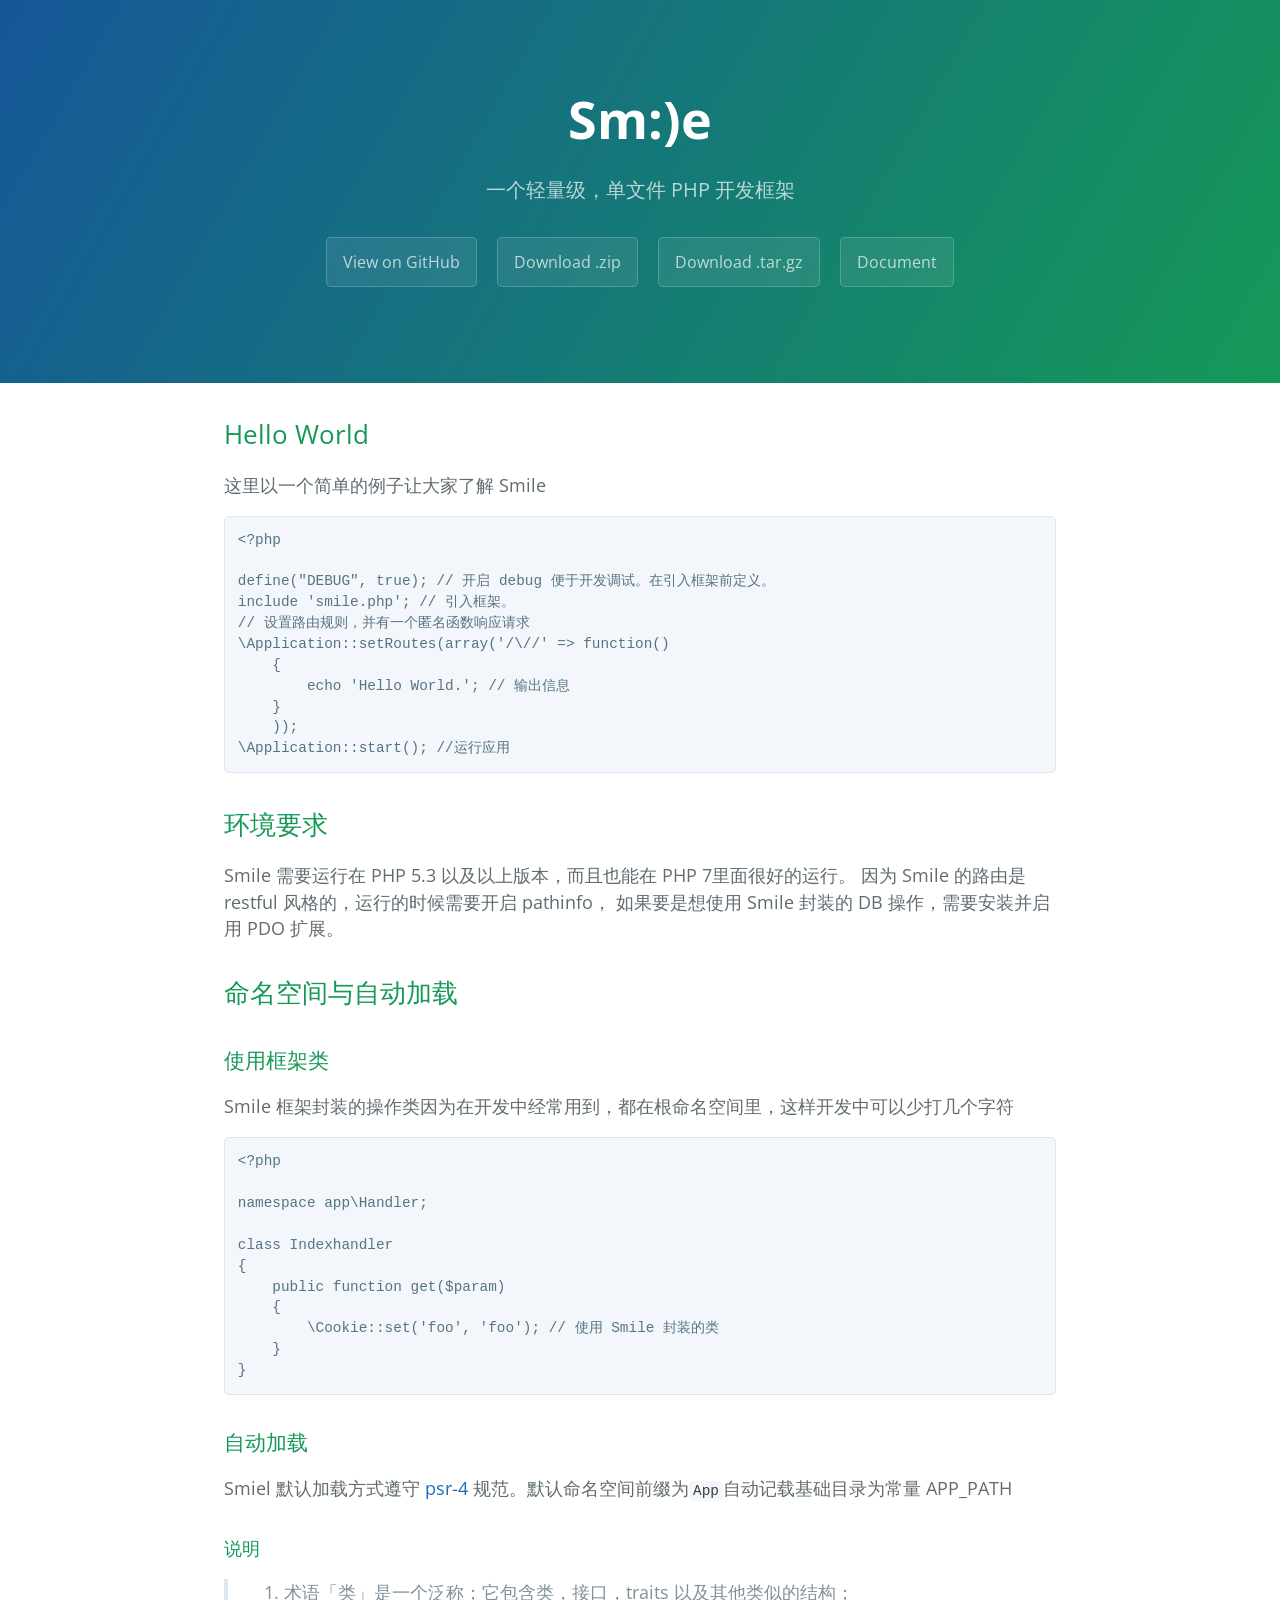
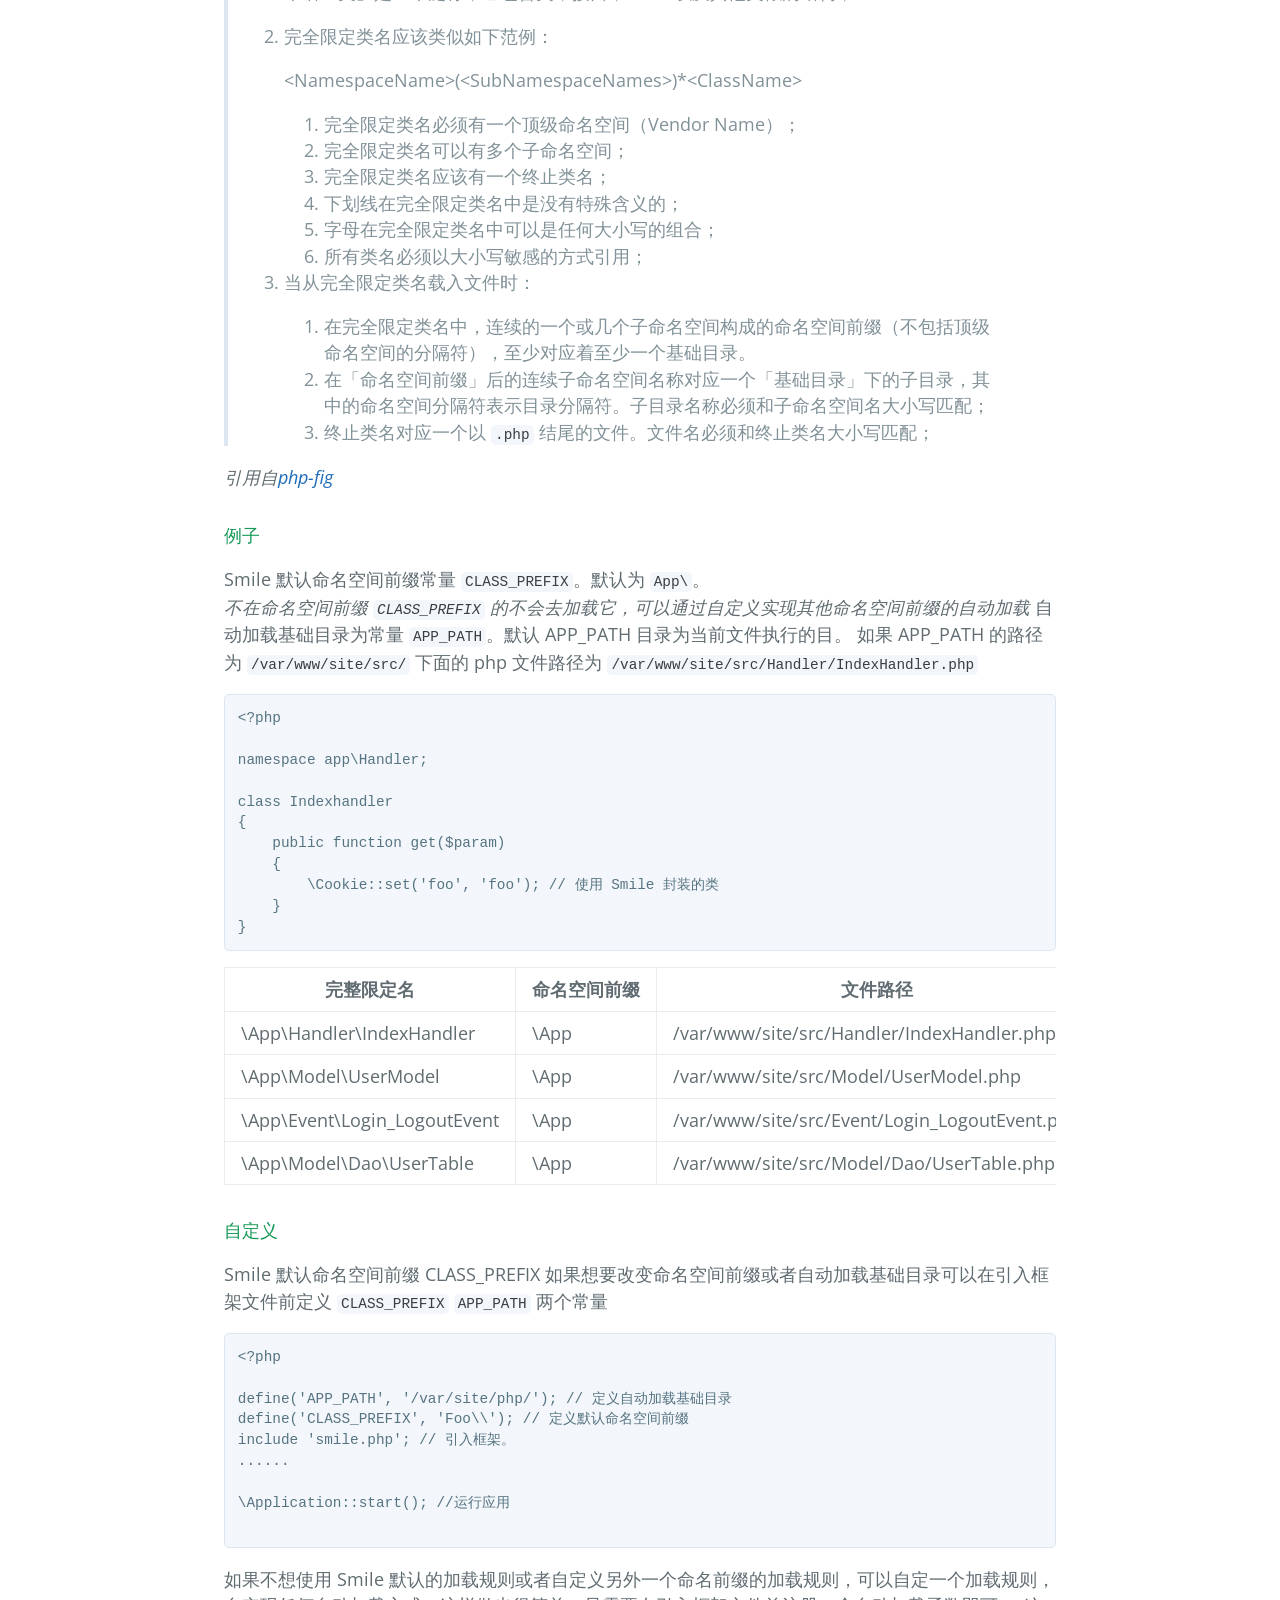
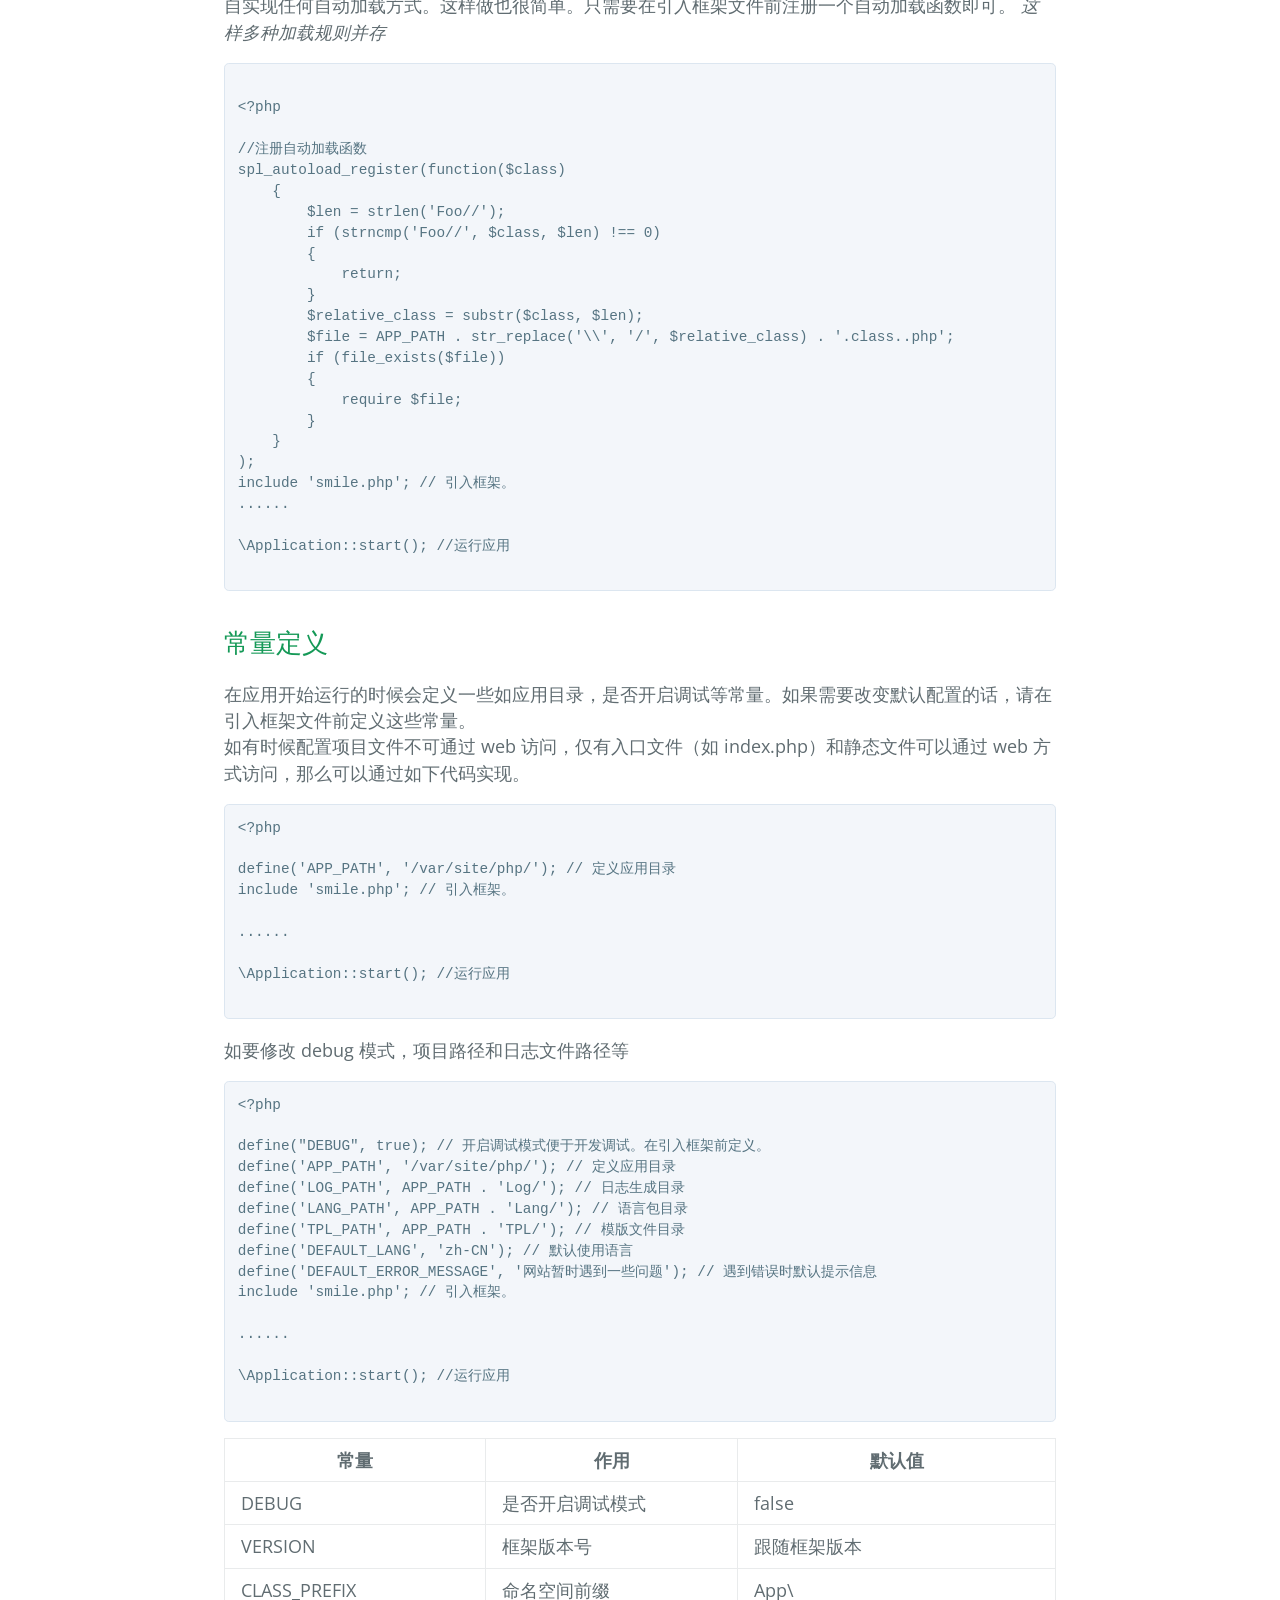
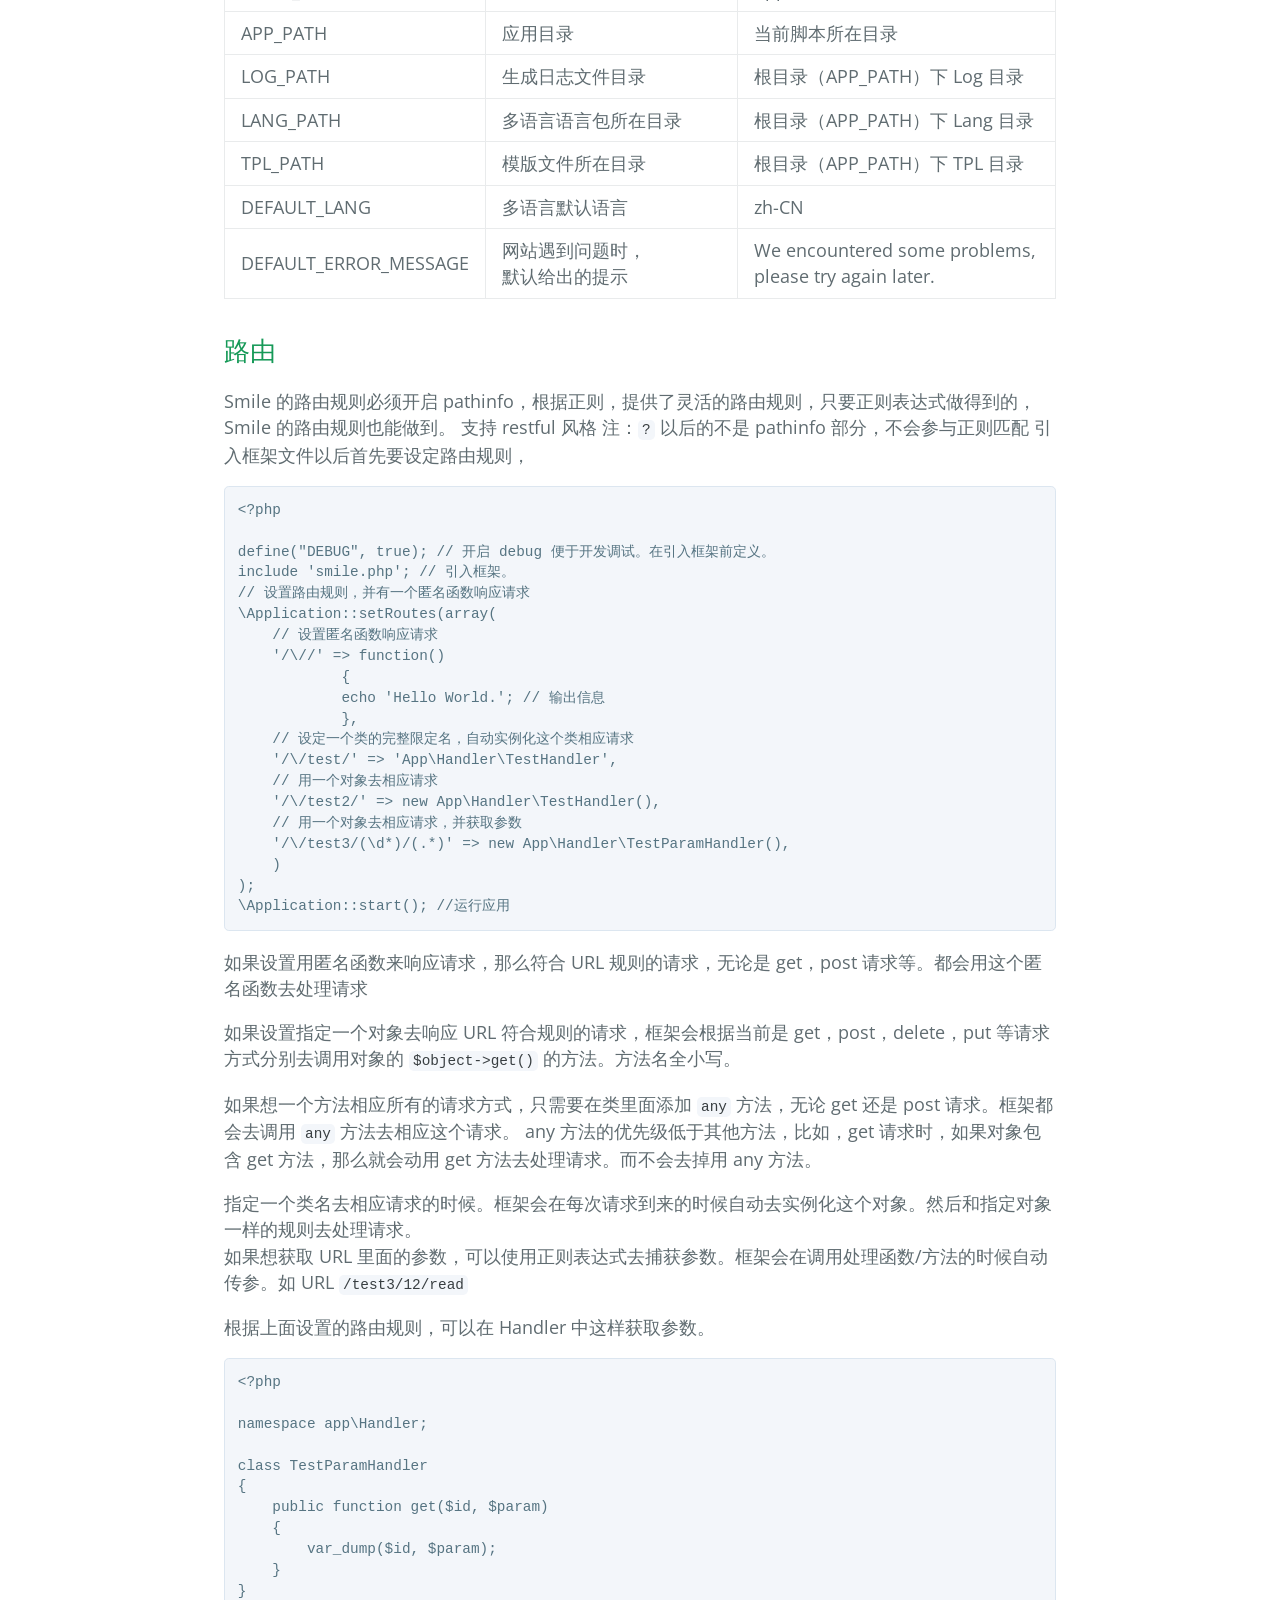
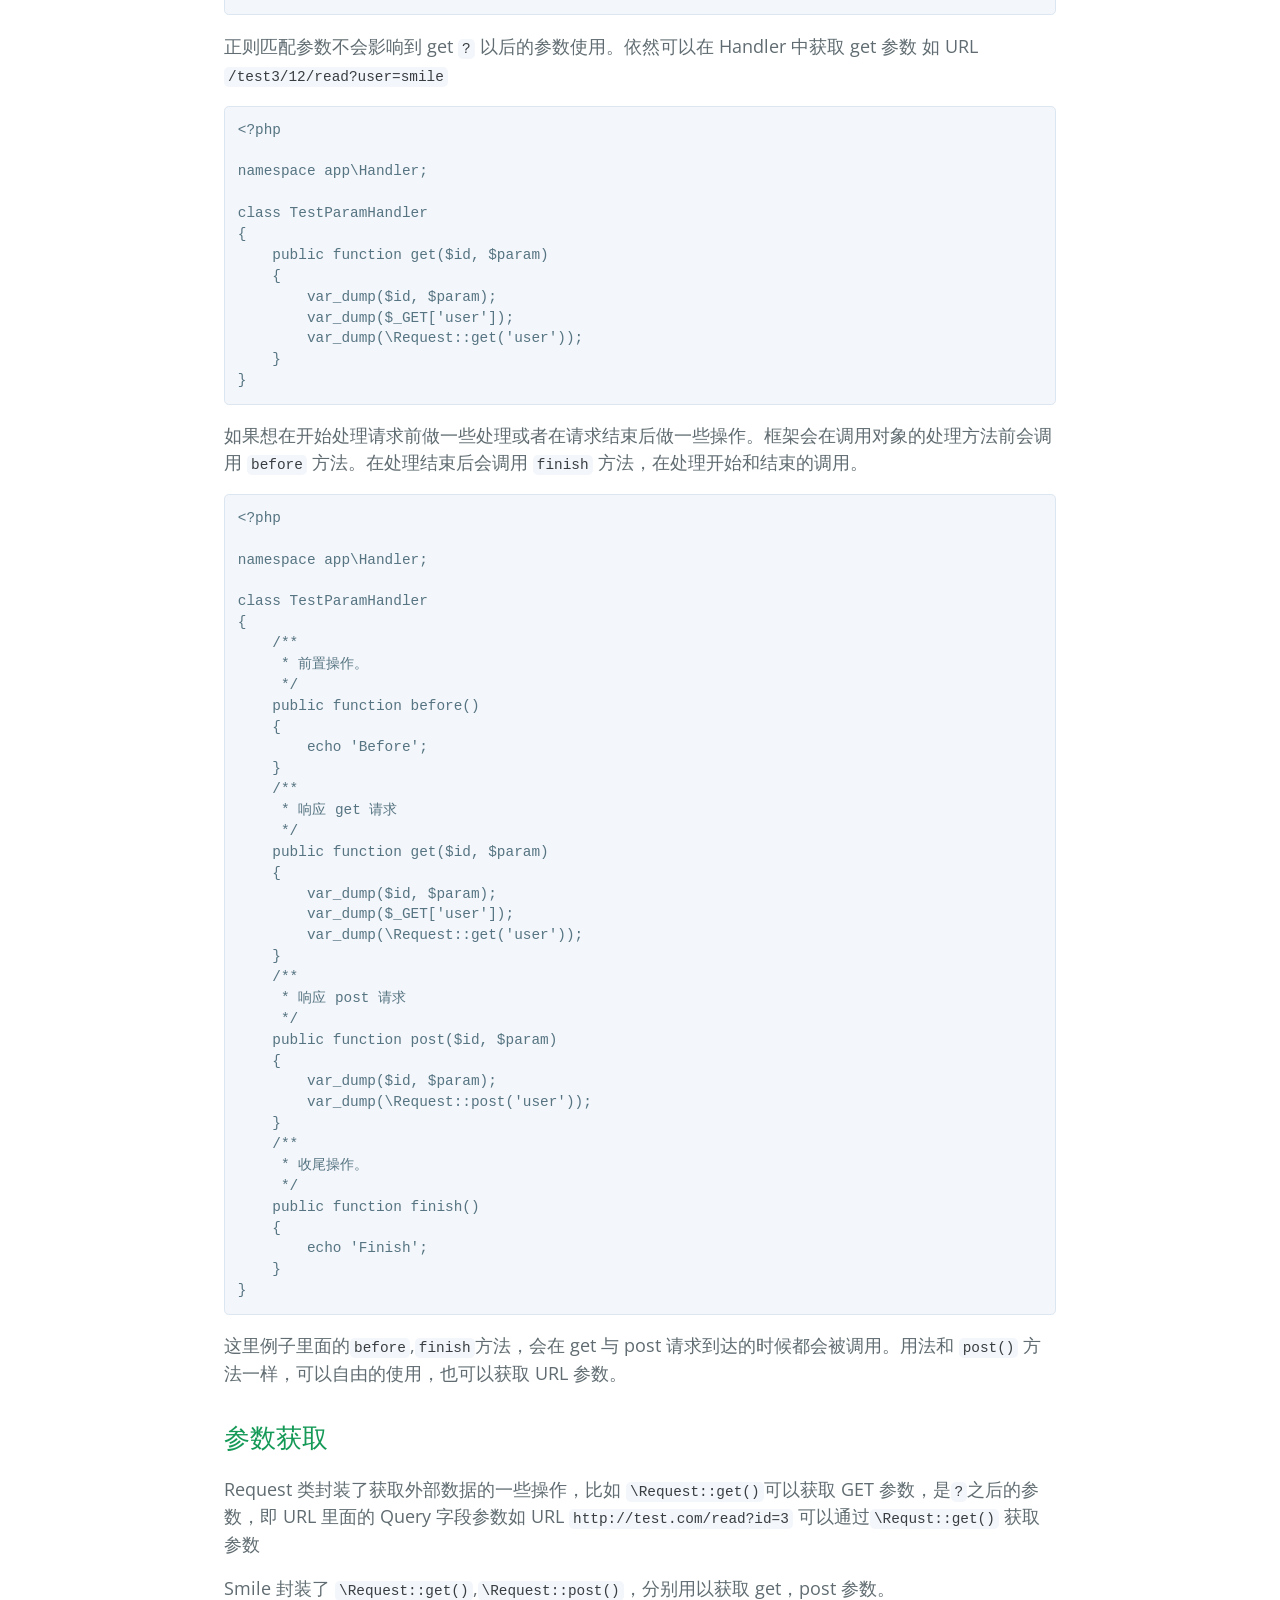
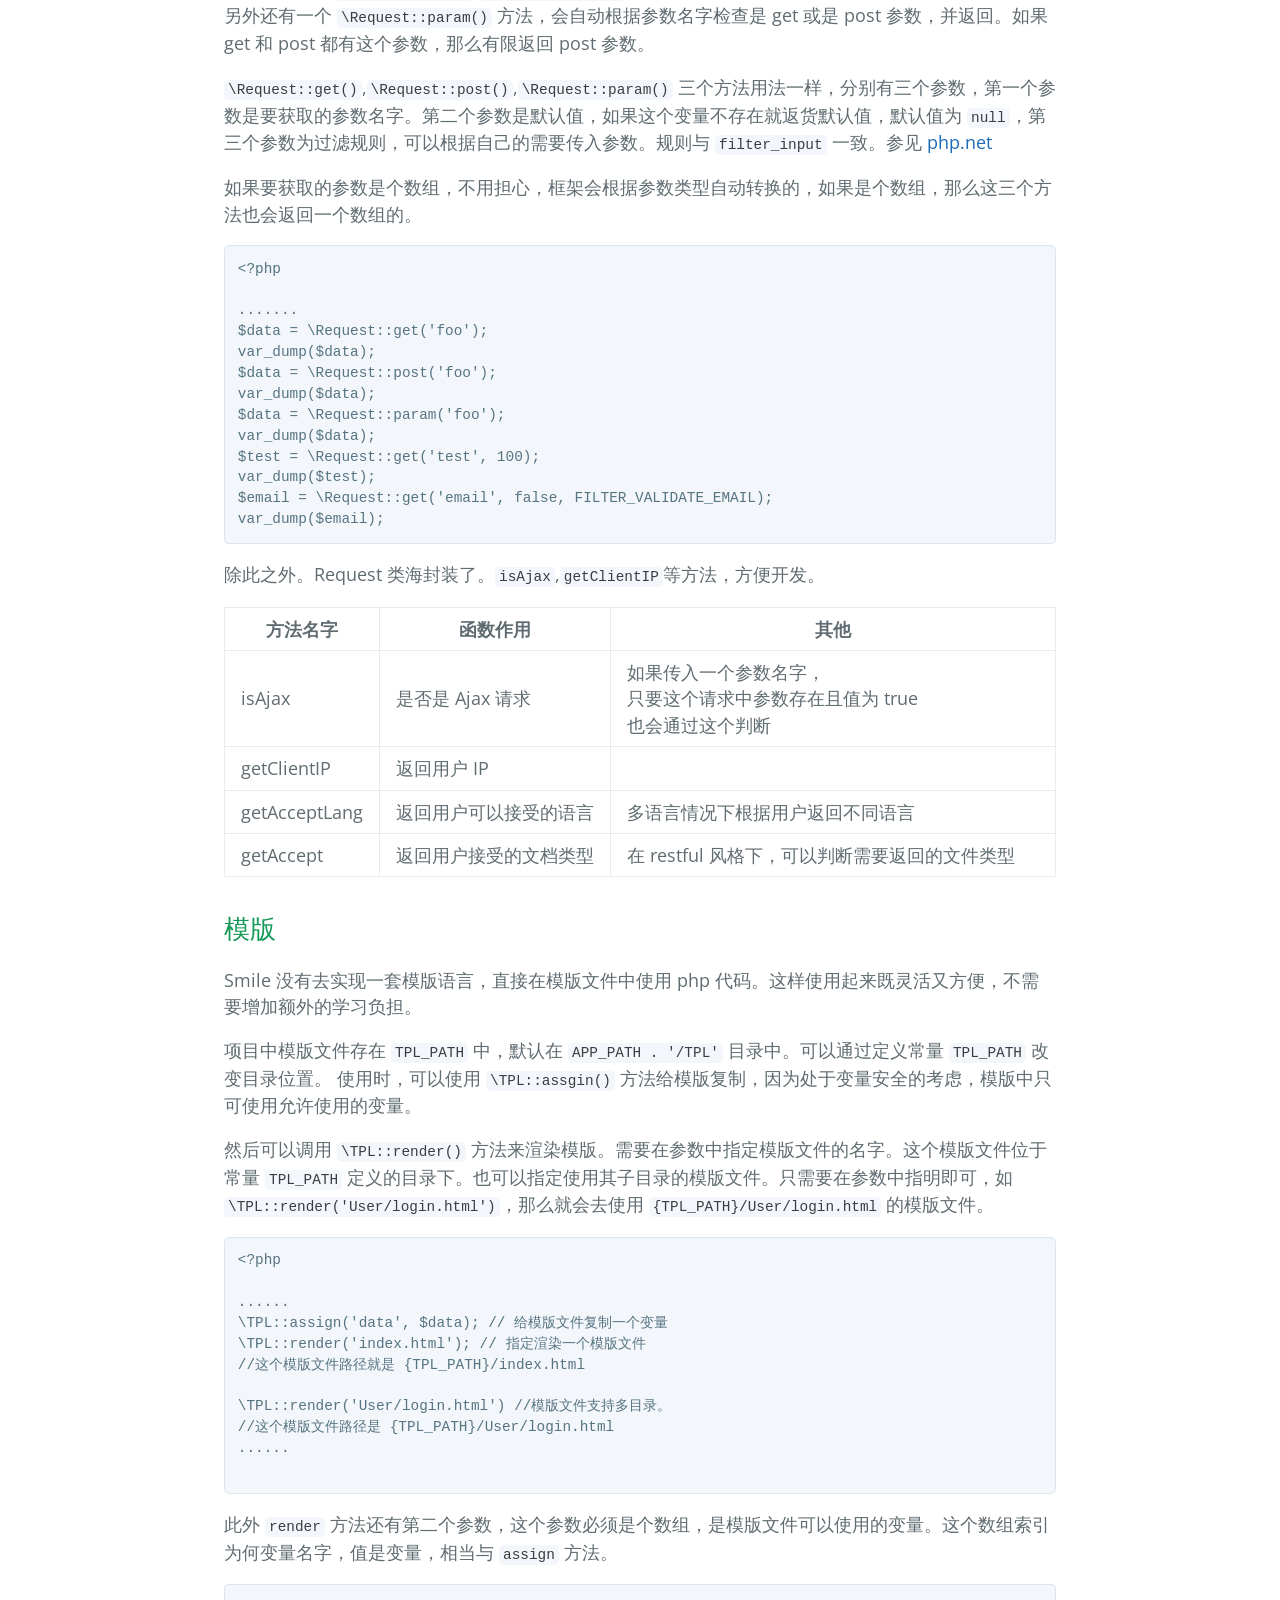
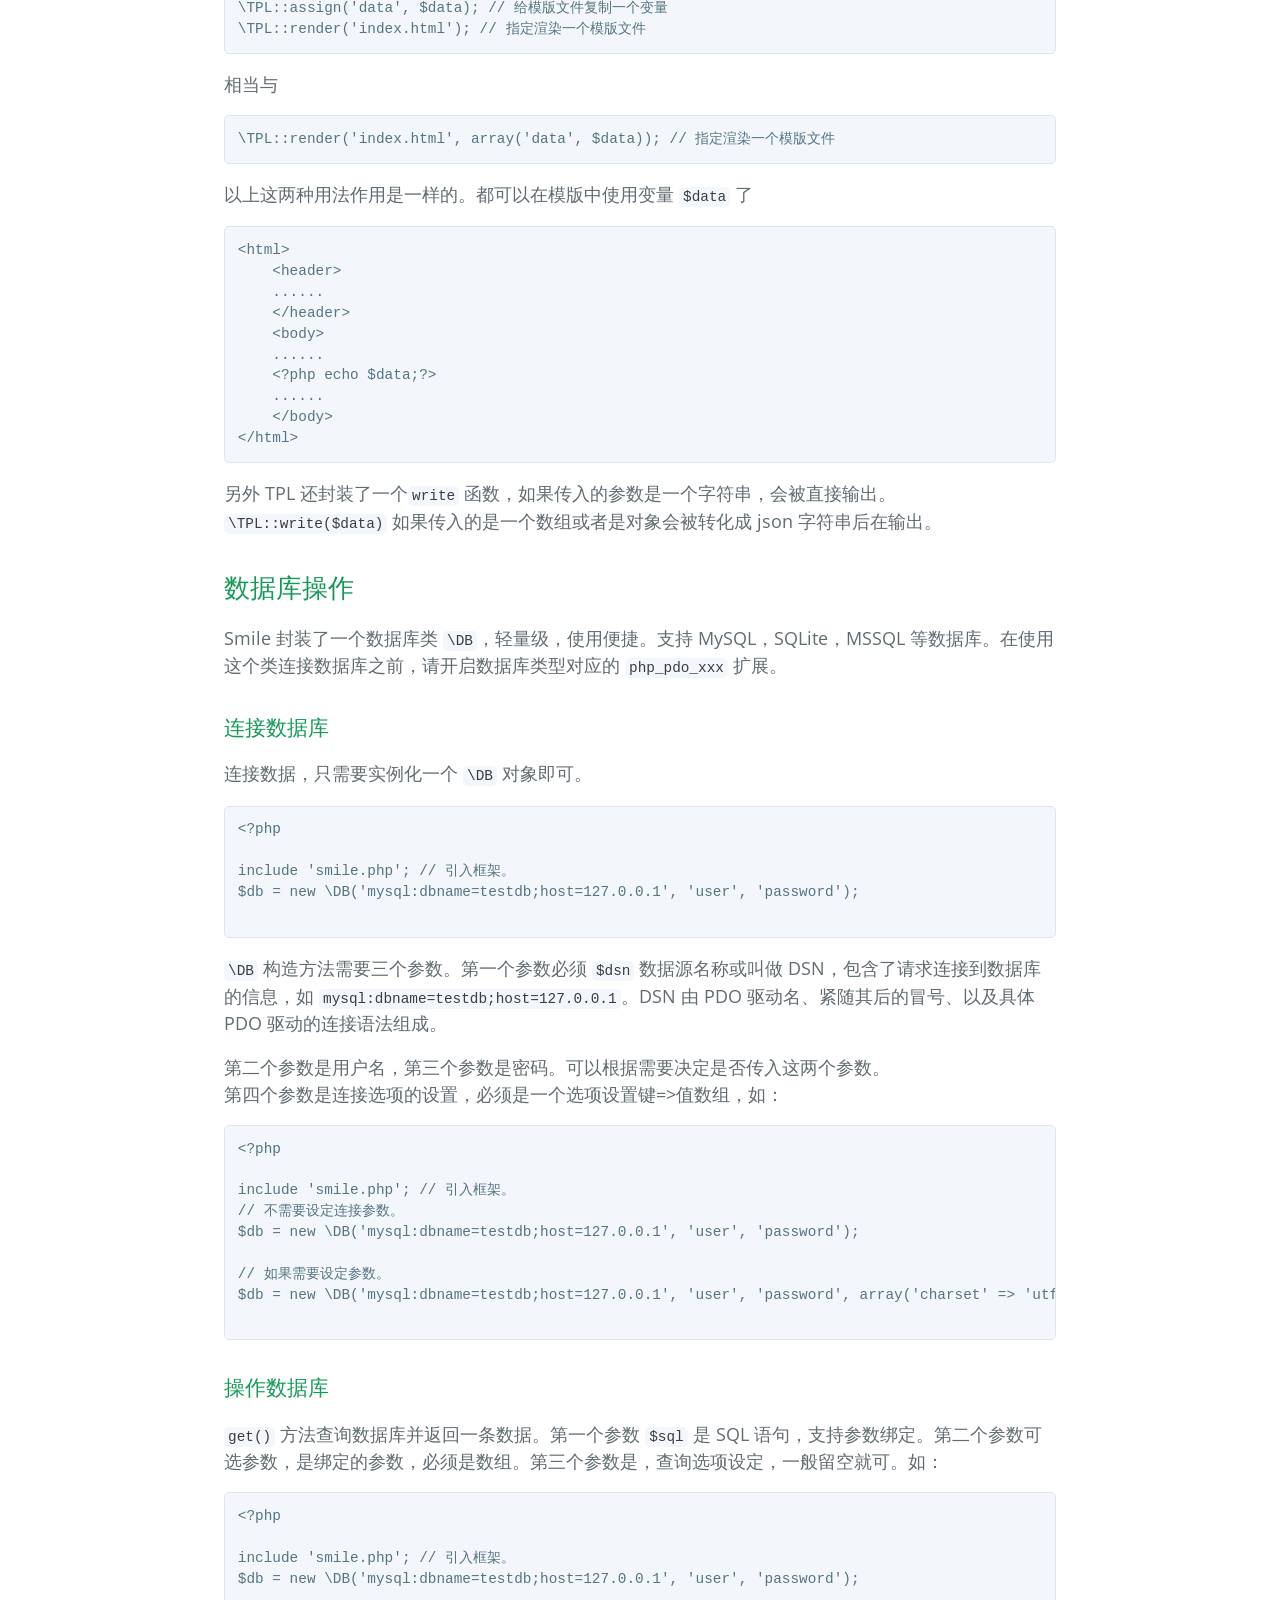
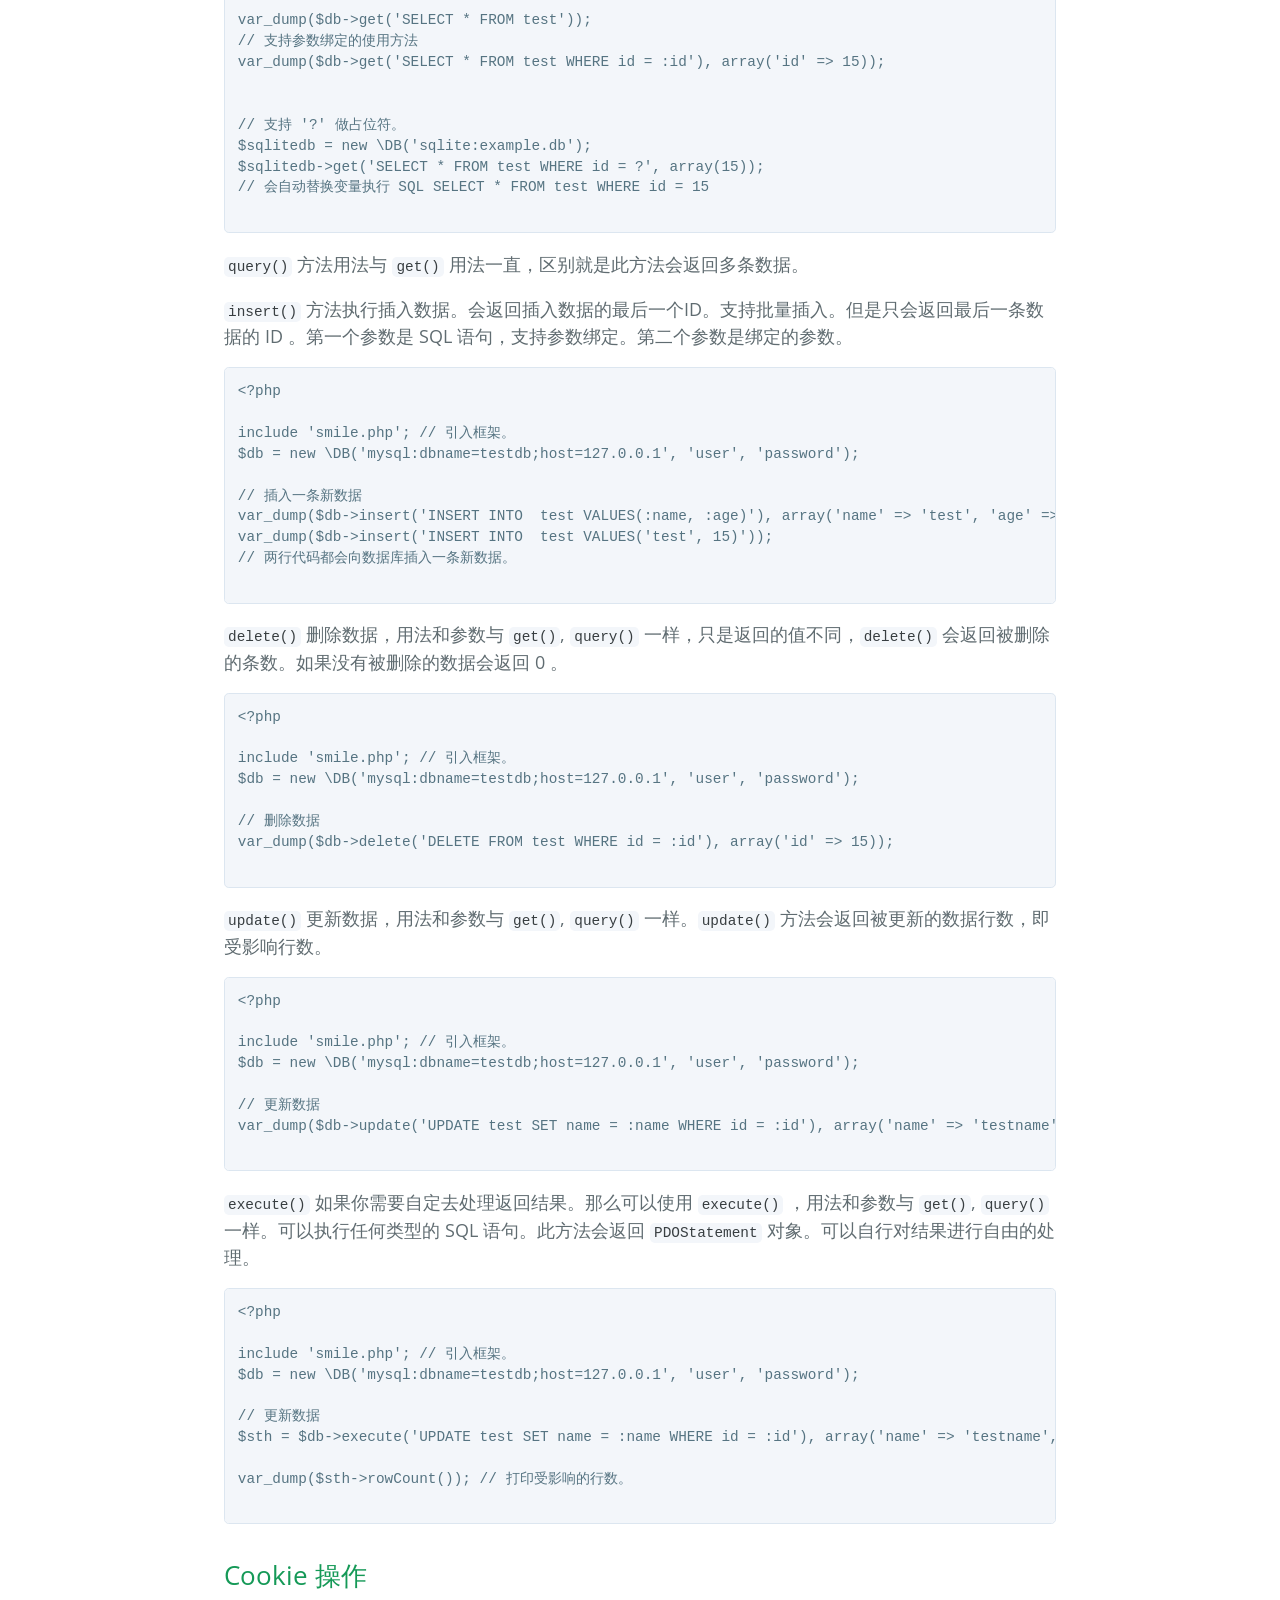
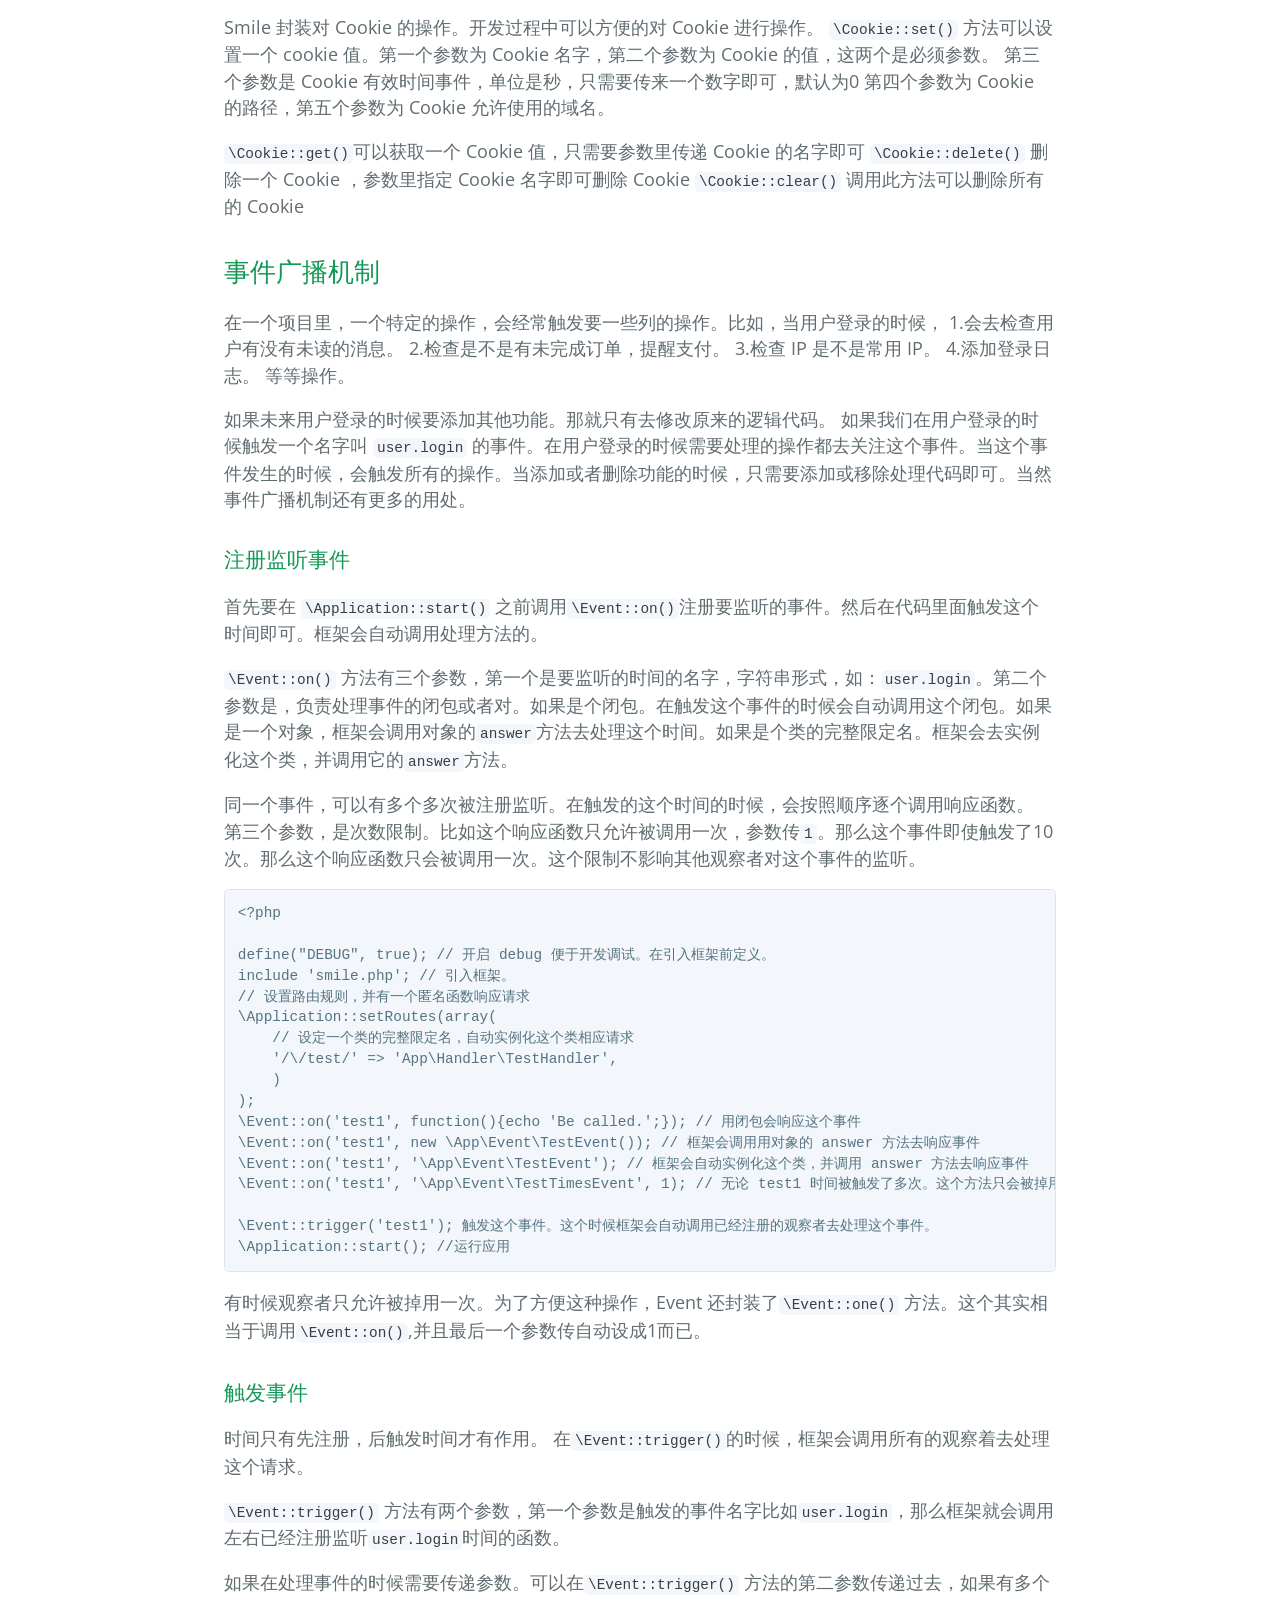
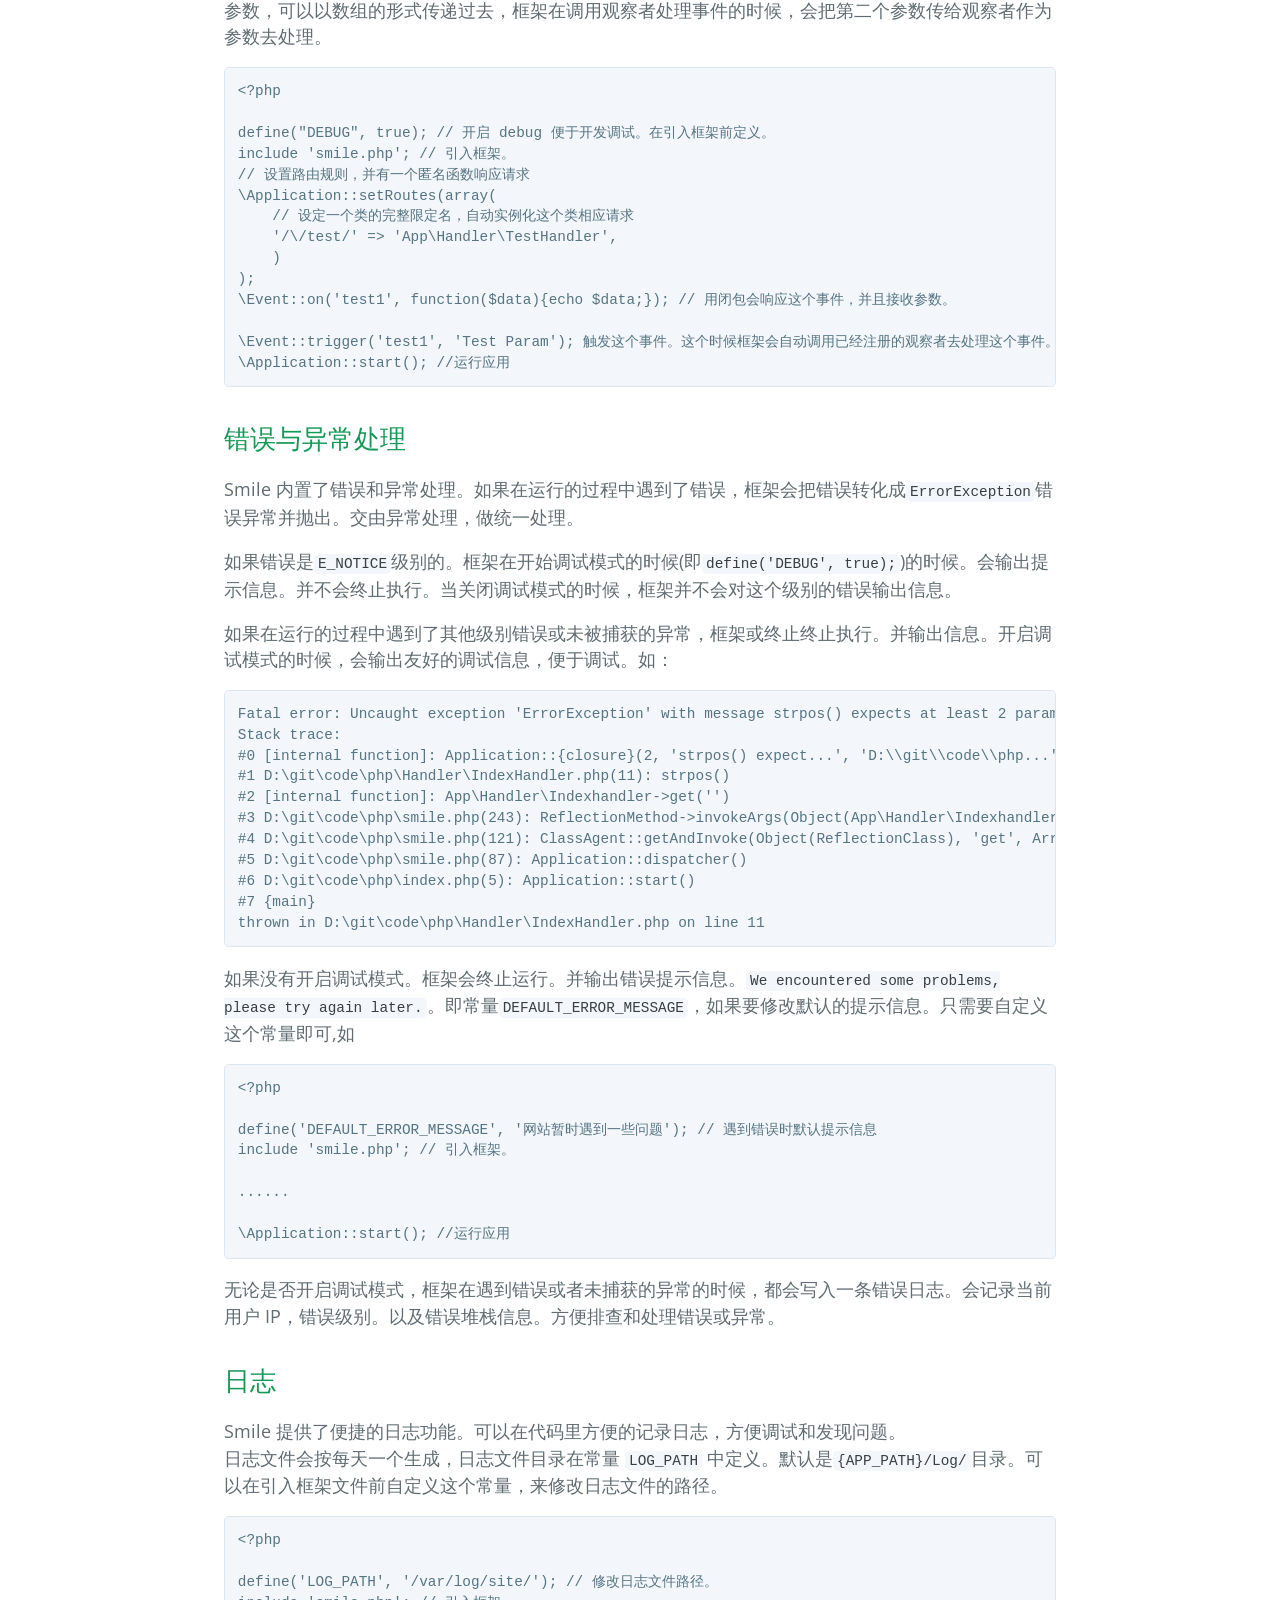
==== doc.html @ 6afcc53a "Update doc.html" ====
<!DOCTYPE html>
<html lang="zh">
  <head>
    <meta charset="UTF-8">
    <title>Smile 帮助手册</title>
    <meta name="viewport" content="width=device-width, initial-scale=1">
    <link rel="stylesheet" type="text/css" href="stylesheets/normalize.css" media="screen">
    <link href='https://fonts.googleapis.com/css?family=Open+Sans:400,700' rel='stylesheet' type='text/css'>
    <link rel="stylesheet" type="text/css" href="stylesheets/stylesheet.css" media="screen">
    <link rel="stylesheet" type="text/css" href="stylesheets/github-light.css" media="screen">
  </head>
  <body>
    <section class="page-header">
      <h1 class="project-name">Sm:)e</h1>
      <h2 class="project-tagline">一个轻量级，单文件 PHP 开发框架</h2>
      <a href="https://github.com/laomafeima/smile" class="btn" target="_blank">View on GitHub</a>
      <a href="https://github.com/laomafeima/smile/zipball/master" class="btn">Download .zip</a>
      <a href="https://github.com/laomafeima/smile/tarball/master" class="btn">Download .tar.gz</a>
      <a href="doc.html" class="btn">Document</a>
    </section>

    <section class="main-content">
<h2>
<a id="hello-world" class="anchor" href="#hello-world" aria-hidden="true"><span class="octicon octicon-link"></span></a>Hello World</h2>

<p>这里以一个简单的例子让大家了解 Smile</p>

<pre><code>&lt;?php

define("DEBUG", true); // 开启 debug 便于开发调试。在引入框架前定义。
include 'smile.php'; // 引入框架。
// 设置路由规则，并有一个匿名函数响应请求
\Application::setRoutes(array('/\//' =&gt; function()
    {
        echo 'Hello World.'; // 输出信息
    }
    ));
\Application::start(); //运行应用
</code></pre>

<h2>
<a id="环境要求" class="anchor" href="#%E7%8E%AF%E5%A2%83%E8%A6%81%E6%B1%82" aria-hidden="true"><span class="octicon octicon-link"></span></a>环境要求</h2>

<p>Smile 需要运行在 PHP 5.3 以及以上版本，而且也能在 PHP 7里面很好的运行。
因为 Smile 的路由是 restful 风格的，运行的时候需要开启 pathinfo，
如果要是想使用 Smile 封装的 DB 操作，需要安装并启用 PDO 扩展。</p>

<h2>
<a id="命名空间与自动加载" class="anchor" href="#%E5%91%BD%E5%90%8D%E7%A9%BA%E9%97%B4%E4%B8%8E%E8%87%AA%E5%8A%A8%E5%8A%A0%E8%BD%BD" aria-hidden="true"><span class="octicon octicon-link"></span></a>命名空间与自动加载</h2>

<h3>
<a id="使用框架类" class="anchor" href="#%E4%BD%BF%E7%94%A8%E6%A1%86%E6%9E%B6%E7%B1%BB" aria-hidden="true"><span class="octicon octicon-link"></span></a>使用框架类</h3>

<p>Smile 框架封装的操作类因为在开发中经常用到，都在根命名空间里，这样开发中可以少打几个字符</p>

<pre><code>&lt;?php

namespace app\Handler;

class Indexhandler
{
    public function get($param)
    {
        \Cookie::set('foo', 'foo'); // 使用 Smile 封装的类
    }
}
</code></pre>

<h3>
<a id="自动加载" class="anchor" href="#%E8%87%AA%E5%8A%A8%E5%8A%A0%E8%BD%BD" aria-hidden="true"><span class="octicon octicon-link"></span></a>自动加载</h3>

<p>Smiel 默认加载方式遵守 <a href="http://www.php-fig.org/psr/psr-4/">psr-4</a> 规范。默认命名空间前缀为<code>App</code>自动记载基础目录为常量 APP_PATH   </p>

<h4>
<a id="说明" class="anchor" href="#%E8%AF%B4%E6%98%8E" aria-hidden="true"><span class="octicon octicon-link"></span></a>说明</h4>

<blockquote>
<ol>
<li><p>术语「类」是一个泛称；它包含类，接口，traits 以及其他类似的结构；</p></li>
<li>
<p>完全限定类名应该类似如下范例：</p>

<p>&lt;NamespaceName&gt;(&lt;SubNamespaceNames&gt;)*&lt;ClassName&gt;</p>

<ol>
<li>完全限定类名必须有一个顶级命名空间（Vendor Name）；</li>
<li>完全限定类名可以有多个子命名空间；</li>
<li>完全限定类名应该有一个终止类名；</li>
<li>下划线在完全限定类名中是没有特殊含义的；</li>
<li>字母在完全限定类名中可以是任何大小写的组合；</li>
<li>所有类名必须以大小写敏感的方式引用；</li>
</ol>
</li>
<li>
<p>当从完全限定类名载入文件时：</p>

<ol>
<li>在完全限定类名中，连续的一个或几个子命名空间构成的命名空间前缀（不包括顶级命名空间的分隔符），至少对应着至少一个基础目录。</li>
<li>在「命名空间前缀」后的连续子命名空间名称对应一个「基础目录」下的子目录，其中的命名空间分隔符表示目录分隔符。子目录名称必须和子命名空间名大小写匹配；</li>
<li>终止类名对应一个以 <code>.php</code> 结尾的文件。文件名必须和终止类名大小写匹配；</li>
</ol>
</li>
</ol>
</blockquote>

<p><em>引用自<a href="https://github.com/php-fig/fig-standards/blob/master/accepted/zh_CN/PSR-4-autoloader.md#2-%E8%AF%B4%E6%98%8Especification" target="_blank">php-fig</a></em></p>

<h4>
<a id="例子" class="anchor" href="#%E4%BE%8B%E5%AD%90" aria-hidden="true"><span class="octicon octicon-link"></span></a>例子</h4>

<p>Smile 默认命名空间前缀常量 <code>CLASS_PREFIX</code>。默认为 <code>App\</code>。<br>
<em>不在命名空间前缀 <code>CLASS_PREFIX</code> 的不会去加载它，可以通过自定义实现其他命名空间前缀的自动加载</em>
自动加载基础目录为常量 <code>APP_PATH</code>。默认 APP_PATH 目录为当前文件执行的目。
如果 APP_PATH 的路径为 <code>/var/www/site/src/</code> 
下面的 php 文件路径为 <code>/var/www/site/src/Handler/IndexHandler.php</code></p>

<pre><code>&lt;?php

namespace app\Handler;

class Indexhandler
{
    public function get($param)
    {
        \Cookie::set('foo', 'foo'); // 使用 Smile 封装的类
    }
}
</code></pre>

<table>
<thead>
<tr>
<th>完整限定名</th>
<th>命名空间前缀</th>
<th>文件路径</th>
</tr>
</thead>
<tbody>
<tr>
<td>\App\Handler\IndexHandler</td>
<td>\App</td>
<td>/var/www/site/src/Handler/IndexHandler.php</td>
</tr>
<tr>
<td>\App\Model\UserModel</td>
<td>\App</td>
<td>/var/www/site/src/Model/UserModel.php</td>
</tr>
<tr>
<td>\App\Event\Login_LogoutEvent</td>
<td>\App</td>
<td>/var/www/site/src/Event/Login_LogoutEvent.php</td>
</tr>
<tr>
<td>\App\Model\Dao\UserTable</td>
<td>\App</td>
<td>/var/www/site/src/Model/Dao/UserTable.php</td>
</tr>
</tbody>
</table>

<h4>
<a id="自定义" class="anchor" href="#%E8%87%AA%E5%AE%9A%E4%B9%89" aria-hidden="true"><span class="octicon octicon-link"></span></a>自定义</h4>

<p>Smile 默认命名空间前缀 CLASS_PREFIX
如果想要改变命名空间前缀或者自动加载基础目录可以在引入框架文件前定义 <code>CLASS_PREFIX</code> <code>APP_PATH</code> 两个常量</p>

<pre><code>&lt;?php

define('APP_PATH', '/var/site/php/'); // 定义自动加载基础目录
define('CLASS_PREFIX', 'Foo\\'); // 定义默认命名空间前缀
include 'smile.php'; // 引入框架。
......

\Application::start(); //运行应用

</code></pre>

<p>如果不想使用 Smile 默认的加载规则或者自定义另外一个命名前缀的加载规则，可以自定一个加载规则，自实现任何自动加载方式。这样做也很简单。只需要在引入框架文件前注册一个自动加载函数即可。
<em>这样多种加载规则并存</em></p>

<pre><code>
&lt;?php

//注册自动加载函数
spl_autoload_register(function($class)
    {
        $len = strlen('Foo//');
        if (strncmp('Foo//', $class, $len) !== 0)
        {
            return;
        }
        $relative_class = substr($class, $len);
        $file = APP_PATH . str_replace('\\', '/', $relative_class) . '.class..php';
        if (file_exists($file))
        {
            require $file;
        }   
    }
);
include 'smile.php'; // 引入框架。
......

\Application::start(); //运行应用

</code></pre>

<h2>
<a id="常量定义" class="anchor" href="#%E5%B8%B8%E9%87%8F%E5%AE%9A%E4%B9%89" aria-hidden="true"><span class="octicon octicon-link"></span></a>常量定义</h2>

<p>在应用开始运行的时候会定义一些如应用目录，是否开启调试等常量。如果需要改变默认配置的话，请在引入框架文件前定义这些常量。<br>
如有时候配置项目文件不可通过 web 访问，仅有入口文件（如 index.php）和静态文件可以通过 web 方式访问，那么可以通过如下代码实现。  </p>

<pre><code>&lt;?php

define('APP_PATH', '/var/site/php/'); // 定义应用目录
include 'smile.php'; // 引入框架。

......

\Application::start(); //运行应用

</code></pre>

<p>如要修改 debug 模式，项目路径和日志文件路径等</p>

<pre><code>&lt;?php

define("DEBUG", true); // 开启调试模式便于开发调试。在引入框架前定义。
define('APP_PATH', '/var/site/php/'); // 定义应用目录
define('LOG_PATH', APP_PATH . 'Log/'); // 日志生成目录
define('LANG_PATH', APP_PATH . 'Lang/'); // 语言包目录
define('TPL_PATH', APP_PATH . 'TPL/'); // 模版文件目录
define('DEFAULT_LANG', 'zh-CN'); // 默认使用语言
define('DEFAULT_ERROR_MESSAGE', '网站暂时遇到一些问题'); // 遇到错误时默认提示信息
include 'smile.php'; // 引入框架。

......

\Application::start(); //运行应用

</code></pre>

<table>
<thead>
<tr>
<th>常量</th>
<th>作用</th>
<th>默认值</th>
</tr>
</thead>
<tbody>
<tr>
<td>DEBUG</td>
<td>是否开启调试模式</td>
<td>false</td>
</tr>
<tr>
<td>VERSION</td>
<td>框架版本号</td>
<td>跟随框架版本</td>
</tr>
<tr>
<td>CLASS_PREFIX</td>
<td>命名空间前缀</td>
<td>App\</td>
</tr>
<tr>
<td>APP_PATH</td>
<td>应用目录</td>
<td>当前脚本所在目录</td>
</tr>
<tr>
<td>LOG_PATH</td>
<td>生成日志文件目录</td>
<td>根目录（APP_PATH）下 Log 目录</td>
</tr>
<tr>
<td>LANG_PATH</td>
<td>多语言语言包所在目录</td>
<td>根目录（APP_PATH）下 Lang 目录</td>
</tr>
<tr>
<td>TPL_PATH</td>
<td>模版文件所在目录</td>
<td>根目录（APP_PATH）下 TPL 目录</td>
</tr>
<tr>
<td>DEFAULT_LANG</td>
<td>多语言默认语言</td>
<td>zh-CN</td>
</tr>
<tr>
<td>DEFAULT_ERROR_MESSAGE</td>
<td>网站遇到问题时，默认给出的提示</td>
<td>We encountered some problems, please try again later.</td>
</tr>
</tbody>
</table>

<h2>
<a id="路由" class="anchor" href="#%E8%B7%AF%E7%94%B1" aria-hidden="true"><span class="octicon octicon-link"></span></a>路由</h2>

<p>Smile 的路由规则必须开启 pathinfo，根据正则，提供了灵活的路由规则，只要正则表达式做得到的，Smile 的路由规则也能做到。
支持 restful 风格
注：<code>?</code> 以后的不是 pathinfo 部分，不会参与正则匹配
引入框架文件以后首先要设定路由规则，</p>

<pre><code>&lt;?php

define("DEBUG", true); // 开启 debug 便于开发调试。在引入框架前定义。
include 'smile.php'; // 引入框架。
// 设置路由规则，并有一个匿名函数响应请求
\Application::setRoutes(array(
    // 设置匿名函数响应请求
    '/\//' =&gt; function()
            {
            echo 'Hello World.'; // 输出信息
            },
    // 设定一个类的完整限定名，自动实例化这个类相应请求
    '/\/test/' =&gt; 'App\Handler\TestHandler',
    // 用一个对象去相应请求
    '/\/test2/' =&gt; new App\Handler\TestHandler(),
    // 用一个对象去相应请求，并获取参数
    '/\/test3/(\d*)/(.*)' =&gt; new App\Handler\TestParamHandler(),
    )
);
\Application::start(); //运行应用
</code></pre>

<p>如果设置用匿名函数来响应请求，那么符合 URL 规则的请求，无论是 get，post 请求等。都会用这个匿名函数去处理请求  </p>

<p>如果设置指定一个对象去响应 URL 符合规则的请求，框架会根据当前是 get，post，delete，put 等请求方式分别去调用对象的 <code>$object-&gt;get()</code> 的方法。方法名全小写。  </p>

<p>如果想一个方法相应所有的请求方式，只需要在类里面添加 <code>any</code> 方法，无论 get 还是 post 请求。框架都会去调用 <code>any</code> 方法去相应这个请求。 any 方法的优先级低于其他方法，比如，get 请求时，如果对象包含 get 方法，那么就会动用 get 方法去处理请求。而不会去掉用 any 方法。  </p>

<p>指定一个类名去相应请求的时候。框架会在每次请求到来的时候自动去实例化这个对象。然后和指定对象一样的规则去处理请求。<br>
如果想获取 URL 里面的参数，可以使用正则表达式去捕获参数。框架会在调用处理函数/方法的时候自动传参。如 URL <code>/test3/12/read</code>  </p>

<p>根据上面设置的路由规则，可以在 Handler 中这样获取参数。  </p>

<pre><code>&lt;?php

namespace app\Handler;

class TestParamHandler
{
    public function get($id, $param)
    {
        var_dump($id, $param);
    }
}
</code></pre>

<p>正则匹配参数不会影响到 get <code>?</code> 以后的参数使用。依然可以在 Handler 中获取 get 参数 如 URL <code>/test3/12/read?user=smile</code></p>

<pre><code>&lt;?php

namespace app\Handler;

class TestParamHandler
{
    public function get($id, $param)
    {
        var_dump($id, $param);
        var_dump($_GET['user']);
        var_dump(\Request::get('user'));
    }
}
</code></pre>

<p>如果想在开始处理请求前做一些处理或者在请求结束后做一些操作。框架会在调用对象的处理方法前会调用 <code>before</code> 方法。在处理结束后会调用 <code>finish</code> 方法，在处理开始和结束的调用。</p>

<pre><code>&lt;?php

namespace app\Handler;

class TestParamHandler
{
    /**
     * 前置操作。
     */ 
    public function before()
    {
        echo 'Before';
    }
    /**
     * 响应 get 请求
     */ 
    public function get($id, $param)
    {
        var_dump($id, $param);
        var_dump($_GET['user']);
        var_dump(\Request::get('user'));
    }
    /**
     * 响应 post 请求
     */ 
    public function post($id, $param)
    {
        var_dump($id, $param);
        var_dump(\Request::post('user'));
    }
    /**
     * 收尾操作。
     */ 
    public function finish()
    {
        echo 'Finish';
    }
}
</code></pre>

<p>这里例子里面的<code>before</code>,<code>finish</code>方法，会在 get 与 post 请求到达的时候都会被调用。用法和 <code>post()</code> 方法一样，可以自由的使用，也可以获取 URL 参数。</p>

<h2>
<a id="参数获取" class="anchor" href="#%E5%8F%82%E6%95%B0%E8%8E%B7%E5%8F%96" aria-hidden="true"><span class="octicon octicon-link"></span></a>参数获取</h2>

<p>Request 类封装了获取外部数据的一些操作，比如 <code>\Request::get()</code>可以获取 GET 参数，是<code>?</code>之后的参数，即 URL 里面的 Query 字段参数如 URL <code>http://test.com/read?id=3</code>  可以通过<code>\Requst::get()</code> 获取参数  </p>

<p>Smile 封装了 <code>\Request::get()</code>,<code>\Request::post()</code>，分别用以获取 get，post 参数。<br>
另外还有一个 <code>\Request::param()</code> 方法，会自动根据参数名字检查是 get 或是 post 参数，并返回。如果 get 和 post 都有这个参数，那么有限返回 post 参数。  </p>

<p><code>\Request::get()</code>,<code>\Request::post()</code>,<code>\Request::param()</code> 三个方法用法一样，分别有三个参数，第一个参数是要获取的参数名字。第二个参数是默认值，如果这个变量不存在就返货默认值，默认值为 <code>null</code>，第三个参数为过滤规则，可以根据自己的需要传入参数。规则与 <code>filter_input</code> 一致。参见 <a href="http://php.net/manual/zh/filter.constants.php">php.net</a>  </p>

<p>如果要获取的参数是个数组，不用担心，框架会根据参数类型自动转换的，如果是个数组，那么这三个方法也会返回一个数组的。  </p>

<pre><code>&lt;?php

.......
$data = \Request::get('foo');
var_dump($data);
$data = \Request::post('foo');
var_dump($data);
$data = \Request::param('foo');
var_dump($data);
$test = \Request::get('test', 100);
var_dump($test);
$email = \Request::get('email', false, FILTER_VALIDATE_EMAIL);
var_dump($email);
</code></pre>

<p>除此之外。Request 类海封装了。<code>isAjax</code>,<code>getClientIP</code>等方法，方便开发。</p>

<table>
<thead>
<tr>
<th>方法名字</th>
<th>函数作用</th>
<th>其他</th>
</tr>
</thead>
<tbody>
<tr>
<td>isAjax</td>
<td>是否是 Ajax 请求</td>
<td>如果传入一个参数名字，只要这个请求中参数存在且值为 true 也会通过这个判断</td>
</tr>
<tr>
<td>getClientIP</td>
<td>返回用户 IP</td>
<td></td>
</tr>
<tr>
<td>getAcceptLang</td>
<td>返回用户可以接受的语言</td>
<td>多语言情况下根据用户返回不同语言</td>
</tr>
<tr>
<td>getAccept</td>
<td>返回用户接受的文档类型</td>
<td>在 restful 风格下，可以判断需要返回的文件类型</td>
</tr>
</tbody>
</table>

<h2>
<a id="模版" class="anchor" href="#%E6%A8%A1%E7%89%88" aria-hidden="true"><span class="octicon octicon-link"></span></a>模版</h2>

<p>Smile 没有去实现一套模版语言，直接在模版文件中使用 php 代码。这样使用起来既灵活又方便，不需要增加额外的学习负担。</p>

<p>项目中模版文件存在 <code>TPL_PATH</code> 中，默认在 <code>APP_PATH . '/TPL'</code> 目录中。可以通过定义常量 <code>TPL_PATH</code> 改变目录位置。
使用时，可以使用 <code>\TPL::assgin()</code> 方法给模版复制，因为处于变量安全的考虑，模版中只可使用允许使用的变量。</p>

<p>然后可以调用 <code>\TPL::render()</code> 方法来渲染模版。需要在参数中指定模版文件的名字。这个模版文件位于常量 <code>TPL_PATH</code> 定义的目录下。也可以指定使用其子目录的模版文件。只需要在参数中指明即可，如 <code>\TPL::render('User/login.html')</code>，那么就会去使用 <code>{TPL_PATH}/User/login.html</code> 的模版文件。</p>

<pre><code>&lt;?php

......
\TPL::assign('data', $data); // 给模版文件复制一个变量
\TPL::render('index.html'); // 指定渲染一个模版文件
//这个模版文件路径就是 {TPL_PATH}/index.html

\TPL::render('User/login.html') //模版文件支持多目录。
//这个模版文件路径是 {TPL_PATH}/User/login.html 
......

</code></pre>

<p>此外 <code>render</code> 方法还有第二个参数，这个参数必须是个数组，是模版文件可以使用的变量。这个数组索引为何变量名字，值是变量，相当与 <code>assign</code> 方法。</p>

<pre><code>\TPL::assign('data', $data); // 给模版文件复制一个变量
\TPL::render('index.html'); // 指定渲染一个模版文件
</code></pre>

<p>相当与</p>

<pre><code>\TPL::render('index.html', array('data', $data)); // 指定渲染一个模版文件
</code></pre>

<p>以上这两种用法作用是一样的。都可以在模版中使用变量 <code>$data</code> 了</p>

<pre><code>&lt;html&gt;
    &lt;header&gt;
    ......
    &lt;/header&gt;
    &lt;body&gt;
    ......
    &lt;?php echo $data;?&gt;
    ......
    &lt;/body&gt;
&lt;/html&gt;
</code></pre>

<p>另外 TPL 还封装了一个<code>write</code> 函数，如果传入的参数是一个字符串，会被直接输出。<code>\TPL::write($data)</code> 如果传入的是一个数组或者是对象会被转化成 json 字符串后在输出。  </p>

<h2>
<a id="数据库操作" class="anchor" href="#%E6%95%B0%E6%8D%AE%E5%BA%93%E6%93%8D%E4%BD%9C" aria-hidden="true"><span class="octicon octicon-link"></span></a>数据库操作</h2>

<p>Smile 封装了一个数据库类 <code>\DB</code>，轻量级，使用便捷。支持 MySQL，SQLite，MSSQL 等数据库。在使用这个类连接数据库之前，请开启数据库类型对应的 <code>php_pdo_xxx</code> 扩展。</p>

<h3>
<a id="连接数据库" class="anchor" href="#%E8%BF%9E%E6%8E%A5%E6%95%B0%E6%8D%AE%E5%BA%93" aria-hidden="true"><span class="octicon octicon-link"></span></a>连接数据库</h3>

<p>连接数据，只需要实例化一个 <code>\DB</code> 对象即可。</p>

<pre><code>&lt;?php

include 'smile.php'; // 引入框架。
$db = new \DB('mysql:dbname=testdb;host=127.0.0.1', 'user', 'password');

</code></pre>

<p><code>\DB</code> 构造方法需要三个参数。第一个参数必须 <code>$dsn</code> 数据源名称或叫做 DSN，包含了请求连接到数据库的信息，如 <code>mysql:dbname=testdb;host=127.0.0.1</code>。DSN 由 PDO 驱动名、紧随其后的冒号、以及具体 PDO 驱动的连接语法组成。  </p>

<p>第二个参数是用户名，第三个参数是密码。可以根据需要决定是否传入这两个参数。<br>
第四个参数是连接选项的设置，必须是一个选项设置键=&gt;值数组，如：</p>

<pre><code>&lt;?php

include 'smile.php'; // 引入框架。
// 不需要设定连接参数。
$db = new \DB('mysql:dbname=testdb;host=127.0.0.1', 'user', 'password');

// 如果需要设定参数。
$db = new \DB('mysql:dbname=testdb;host=127.0.0.1', 'user', 'password', array('charset' =&gt; 'utf-8'));

</code></pre>

<h3>
<a id="操作数据库" class="anchor" href="#%E6%93%8D%E4%BD%9C%E6%95%B0%E6%8D%AE%E5%BA%93" aria-hidden="true"><span class="octicon octicon-link"></span></a>操作数据库</h3>

<p><code>get()</code> 方法查询数据库并返回一条数据。第一个参数 <code>$sql</code> 是 SQL 语句，支持参数绑定。第二个参数可选参数，是绑定的参数，必须是数组。第三个参数是，查询选项设定，一般留空就可。如：</p>

<pre><code>&lt;?php

include 'smile.php'; // 引入框架。
$db = new \DB('mysql:dbname=testdb;host=127.0.0.1', 'user', 'password');

var_dump($db-&gt;get('SELECT * FROM test'));
// 支持参数绑定的使用方法
var_dump($db-&gt;get('SELECT * FROM test WHERE id = :id'), array('id' =&gt; 15));


// 支持 '?' 做占位符。
$sqlitedb = new \DB('sqlite:example.db');
$sqlitedb-&gt;get('SELECT * FROM test WHERE id = ?', array(15));
// 会自动替换变量执行 SQL SELECT * FROM test WHERE id = 15

</code></pre>

<p><code>query()</code> 方法用法与 <code>get()</code> 用法一直，区别就是此方法会返回多条数据。</p>

<p><code>insert()</code> 方法执行插入数据。会返回插入数据的最后一个ID。支持批量插入。但是只会返回最后一条数据的 ID 。第一个参数是 SQL 语句，支持参数绑定。第二个参数是绑定的参数。</p>

<pre><code>&lt;?php

include 'smile.php'; // 引入框架。
$db = new \DB('mysql:dbname=testdb;host=127.0.0.1', 'user', 'password');

// 插入一条新数据
var_dump($db-&gt;insert('INSERT INTO  test VALUES(:name, :age)'), array('name' =&gt; 'test', 'age' =&gt; 15));
var_dump($db-&gt;insert('INSERT INTO  test VALUES('test', 15)'));
// 两行代码都会向数据库插入一条新数据。

</code></pre>

<p><code>delete()</code> 删除数据，用法和参数与 <code>get()</code>, <code>query()</code> 一样，只是返回的值不同，<code>delete()</code> 会返回被删除的条数。如果没有被删除的数据会返回 0 。</p>

<pre><code>&lt;?php

include 'smile.php'; // 引入框架。
$db = new \DB('mysql:dbname=testdb;host=127.0.0.1', 'user', 'password');

// 删除数据
var_dump($db-&gt;delete('DELETE FROM test WHERE id = :id'), array('id' =&gt; 15));

</code></pre>

<p><code>update()</code> 更新数据，用法和参数与 <code>get()</code>, <code>query()</code> 一样。<code>update()</code> 方法会返回被更新的数据行数，即受影响行数。</p>

<pre><code>&lt;?php

include 'smile.php'; // 引入框架。
$db = new \DB('mysql:dbname=testdb;host=127.0.0.1', 'user', 'password');

// 更新数据
var_dump($db-&gt;update('UPDATE test SET name = :name WHERE id = :id'), array('name' =&gt; 'testname', 'id' =&gt; 15));

</code></pre>

<p><code>execute()</code> 如果你需要自定去处理返回结果。那么可以使用 <code>execute()</code> ，用法和参数与 <code>get()</code>, <code>query()</code> 一样。可以执行任何类型的 SQL 语句。此方法会返回 <code>PDOStatement</code> 对象。可以自行对结果进行自由的处理。</p>

<pre><code>&lt;?php

include 'smile.php'; // 引入框架。
$db = new \DB('mysql:dbname=testdb;host=127.0.0.1', 'user', 'password');

// 更新数据
$sth = $db-&gt;execute('UPDATE test SET name = :name WHERE id = :id'), array('name' =&gt; 'testname', 'id' =&gt; 15);

var_dump($sth-&gt;rowCount()); // 打印受影响的行数。

</code></pre>

<h2>
<a id="cookie-操作" class="anchor" href="#cookie-%E6%93%8D%E4%BD%9C" aria-hidden="true"><span class="octicon octicon-link"></span></a>Cookie 操作</h2>

<p>Smile 封装对 Cookie 的操作。开发过程中可以方便的对 Cookie 进行操作。
<code>\Cookie::set()</code> 方法可以设置一个 cookie 值。第一个参数为 Cookie 名字，第二个参数为 Cookie 的值，这两个是必须参数。
第三个参数是 Cookie 有效时间事件，单位是秒，只需要传来一个数字即可，默认为0
第四个参数为 Cookie 的路径，第五个参数为 Cookie 允许使用的域名。  </p>

<p><code>\Cookie::get()</code>可以获取一个 Cookie 值，只需要参数里传递 Cookie 的名字即可
<code>\Cookie::delete()</code> 删除一个 Cookie ，参数里指定 Cookie 名字即可删除 Cookie
<code>\Cookie::clear()</code> 调用此方法可以删除所有的 Cookie</p>

<h2>
<a id="事件广播机制" class="anchor" href="#%E4%BA%8B%E4%BB%B6%E5%B9%BF%E6%92%AD%E6%9C%BA%E5%88%B6" aria-hidden="true"><span class="octicon octicon-link"></span></a>事件广播机制</h2>

<p>在一个项目里，一个特定的操作，会经常触发要一些列的操作。比如，当用户登录的时候，
1.会去检查用户有没有未读的消息。
2.检查是不是有未完成订单，提醒支付。
3.检查 IP 是不是常用 IP。
4.添加登录日志。
等等操作。</p>

<p>如果未来用户登录的时候要添加其他功能。那就只有去修改原来的逻辑代码。
如果我们在用户登录的时候触发一个名字叫 <code>user.login</code> 的事件。在用户登录的时候需要处理的操作都去关注这个事件。当这个事件发生的时候，会触发所有的操作。当添加或者删除功能的时候，只需要添加或移除处理代码即可。当然事件广播机制还有更多的用处。</p>

<h3>
<a id="注册监听事件" class="anchor" href="#%E6%B3%A8%E5%86%8C%E7%9B%91%E5%90%AC%E4%BA%8B%E4%BB%B6" aria-hidden="true"><span class="octicon octicon-link"></span></a>注册监听事件</h3>

<p>首先要在 <code>\Application::start()</code> 之前调用<code>\Event::on()</code>注册要监听的事件。然后在代码里面触发这个时间即可。框架会自动调用处理方法的。</p>

<p><code>\Event::on()</code> 方法有三个参数，第一个是要监听的时间的名字，字符串形式，如：<code>user.login</code>。第二个参数是，负责处理事件的闭包或者对。如果是个闭包。在触发这个事件的时候会自动调用这个闭包。如果是一个对象，框架会调用对象的<code>answer</code>方法去处理这个时间。如果是个类的完整限定名。框架会去实例化这个类，并调用它的<code>answer</code>方法。  </p>

<p>同一个事件，可以有多个多次被注册监听。在触发的这个时间的时候，会按照顺序逐个调用响应函数。
第三个参数，是次数限制。比如这个响应函数只允许被调用一次，参数传<code>1</code>。那么这个事件即使触发了10次。那么这个响应函数只会被调用一次。这个限制不影响其他观察者对这个事件的监听。</p>

<pre><code>&lt;?php

define("DEBUG", true); // 开启 debug 便于开发调试。在引入框架前定义。
include 'smile.php'; // 引入框架。
// 设置路由规则，并有一个匿名函数响应请求
\Application::setRoutes(array(
    // 设定一个类的完整限定名，自动实例化这个类相应请求
    '/\/test/' =&gt; 'App\Handler\TestHandler',
    )
);
\Event::on('test1', function(){echo 'Be called.';}); // 用闭包会响应这个事件
\Event::on('test1', new \App\Event\TestEvent()); // 框架会调用用对象的 answer 方法去响应事件
\Event::on('test1', '\App\Event\TestEvent'); // 框架会自动实例化这个类，并调用 answer 方法去响应事件
\Event::on('test1', '\App\Event\TestTimesEvent', 1); // 无论 test1 时间被触发了多次。这个方法只会被掉用一次。并不影响上面三个观察者的调用。仍会被多次调用。

\Event::trigger('test1'); 触发这个事件。这个时候框架会自动调用已经注册的观察者去处理这个事件。
\Application::start(); //运行应用
</code></pre>

<p>有时候观察者只允许被掉用一次。为了方便这种操作，Event 还封装了<code>\Event::one()</code> 方法。这个其实相当于调用<code>\Event::on()</code>,并且最后一个参数传自动设成1而已。</p>

<h3>
<a id="触发事件" class="anchor" href="#%E8%A7%A6%E5%8F%91%E4%BA%8B%E4%BB%B6" aria-hidden="true"><span class="octicon octicon-link"></span></a>触发事件</h3>

<p>时间只有先注册，后触发时间才有作用。
在<code>\Event::trigger()</code>的时候，框架会调用所有的观察着去处理这个请求。  </p>

<p><code>\Event::trigger()</code> 方法有两个参数，第一个参数是触发的事件名字比如<code>user.login</code>，那么框架就会调用左右已经注册监听<code>user.login</code>时间的函数。  </p>

<p>如果在处理事件的时候需要传递参数。可以在<code>\Event::trigger()</code> 方法的第二参数传递过去，如果有多个参数，可以以数组的形式传递过去，框架在调用观察者处理事件的时候，会把第二个参数传给观察者作为参数去处理。</p>

<pre><code>&lt;?php

define("DEBUG", true); // 开启 debug 便于开发调试。在引入框架前定义。
include 'smile.php'; // 引入框架。
// 设置路由规则，并有一个匿名函数响应请求
\Application::setRoutes(array(
    // 设定一个类的完整限定名，自动实例化这个类相应请求
    '/\/test/' =&gt; 'App\Handler\TestHandler',
    )
);
\Event::on('test1', function($data){echo $data;}); // 用闭包会响应这个事件，并且接收参数。

\Event::trigger('test1', 'Test Param'); 触发这个事件。这个时候框架会自动调用已经注册的观察者去处理这个事件。并把参数传奇过去。
\Application::start(); //运行应用
</code></pre>

<h2>
<a id="错误与异常处理" class="anchor" href="#%E9%94%99%E8%AF%AF%E4%B8%8E%E5%BC%82%E5%B8%B8%E5%A4%84%E7%90%86" aria-hidden="true"><span class="octicon octicon-link"></span></a>错误与异常处理</h2>

<p>Smile 内置了错误和异常处理。如果在运行的过程中遇到了错误，框架会把错误转化成<code>ErrorException</code>错误异常并抛出。交由异常处理，做统一处理。  </p>

<p>如果错误是<code>E_NOTICE</code>级别的。框架在开始调试模式的时候(即<code>define('DEBUG', true);</code>)的时候。会输出提示信息。并不会终止执行。当关闭调试模式的时候，框架并不会对这个级别的错误输出信息。</p>

<p>如果在运行的过程中遇到了其他级别错误或未被捕获的异常，框架或终止终止执行。并输出信息。开启调试模式的时候，会输出友好的调试信息，便于调试。如：</p>

<pre><code>Fatal error: Uncaught exception 'ErrorException' with message strpos() expects at least 2 parameters, 0 given
Stack trace:
#0 [internal function]: Application::{closure}(2, 'strpos() expect...', 'D:\\git\\code\\php...', 11, Array)
#1 D:\git\code\php\Handler\IndexHandler.php(11): strpos()
#2 [internal function]: App\Handler\Indexhandler-&gt;get('')
#3 D:\git\code\php\smile.php(243): ReflectionMethod-&gt;invokeArgs(Object(App\Handler\Indexhandler), Array)
#4 D:\git\code\php\smile.php(121): ClassAgent::getAndInvoke(Object(ReflectionClass), 'get', Array, 'any')
#5 D:\git\code\php\smile.php(87): Application::dispatcher()
#6 D:\git\code\php\index.php(5): Application::start()
#7 {main}
thrown in D:\git\code\php\Handler\IndexHandler.php on line 11
</code></pre>

<p>如果没有开启调试模式。框架会终止运行。并输出错误提示信息。<code>We encountered some problems, please try again later.</code>。即常量<code>DEFAULT_ERROR_MESSAGE</code>，如果要修改默认的提示信息。只需要自定义这个常量即可,如</p>

<pre><code>&lt;?php

define('DEFAULT_ERROR_MESSAGE', '网站暂时遇到一些问题'); // 遇到错误时默认提示信息
include 'smile.php'; // 引入框架。

......

\Application::start(); //运行应用
</code></pre>

<p>无论是否开启调试模式，框架在遇到错误或者未捕获的异常的时候，都会写入一条错误日志。会记录当前用户 IP，错误级别。以及错误堆栈信息。方便排查和处理错误或异常。</p>

<h2>
<a id="日志" class="anchor" href="#%E6%97%A5%E5%BF%97" aria-hidden="true"><span class="octicon octicon-link"></span></a>日志</h2>

<p>Smile 提供了便捷的日志功能。可以在代码里方便的记录日志，方便调试和发现问题。<br>
日志文件会按每天一个生成，日志文件目录在常量 <code>LOG_PATH</code> 中定义。默认是<code>{APP_PATH}/Log/</code>目录。可以在引入框架文件前自定义这个常量，来修改日志文件的路径。</p>

<pre><code>&lt;?php

define('LOG_PATH', '/var/log/site/'); // 修改日志文件路径。
include 'smile.php'; // 引入框架。

......

\Application::start(); //运行应用

</code></pre>

<h3>
<a id="日志使用" class="anchor" href="#%E6%97%A5%E5%BF%97%E4%BD%BF%E7%94%A8" aria-hidden="true"><span class="octicon octicon-link"></span></a>日志使用</h3>

<p>Smile 的日志默认分为 <code>ERROR</code>,<code>WARNING</code>,<code>NOTICE</code>,<code>INFO</code>,<code>DEBUG</code> 五种日志级别，方便对日志进行筛选和分类。其中 <code>DEBUG</code> 级别的日志只有在调试模式下才会被写入到文件。<br>
为了方便调用的，框架已经封装了，这五种级别操作。<code>\Log::error()</code> 对应 <code>ERROR</code> 级别错误，<code>\Log::info()</code> 对应<code>INFO</code> 级别错误。</p>

<pre><code>&lt;?php

define('DEBUG', true); // 开启调试模式。
include 'smile.php'; // 引入框架。
\Log::error('Error Logs'); // 记录一条 error 级别的错误
\Log::warning('Warning Logs'); // 记录一条 warning 级别的错误
\Log::notice('Notice Logs'); // 记录一条 notice 级别的错误
\Log::info('Info Logs'); // 记录一条 info 级别的错误
\Log::debug('Debug Logs'); // 记录一条 debug 级别的错误

</code></pre>

<p>如果以上五中日志级别不能满足使用，框架有封装<code>\Log::write()</code> 方法，这个方法有两个参数，第一个参数是日志的内容。第二个参数是日志的分类或者级别标识。<code>\Log::error()</code>方法其实就是<code>\Log::write($msg, 'ERROE')</code>这样去实现的。要添加一个日志级别，在第二个参数里添加即可。</p>

<pre><code>&lt;?php

define('DEBUG', true); // 开启调试模式。
include 'smile.php'; // 引入框架。
\Log::error('Error Logs'); // 记录一条 error 级别的错误
\Log::write('Error Logs', 'ERROE'); // 和\Log::error('Error Logs');的作用是一样的。
\Log::write('Error Logs', ''); // 和\Log::error('Error Logs');的作用是一样的。
\Log::write('Admin login','Admin'); // 添加一个新的日志，日志类型为 Admin

</code></pre>

<h3>
<a id="日志内容" class="anchor" href="#%E6%97%A5%E5%BF%97%E5%86%85%E5%AE%B9" aria-hidden="true"><span class="octicon octicon-link"></span></a>日志内容</h3>

<p>日志会按天生成一个文件，会自动在当天的日志文件里追歼日志。每条日志是一行。格式类似  </p>

<pre><code>[2015-12-09 09:46:01][127.0.0.1][DEBUG] debug message
[2015-12-09 09:46:51][127.0.0.1][ERROR] error message
</code></pre>

<p>日志的每一条都是由<code>[写入时间][客户端 IP ][日志级别或分类] 日志内容</code> 四个元素组成。可以按照这个规则去解析或者批处理日志文件。</p>

<h2>
<a id="多语言" class="anchor" href="#%E5%A4%9A%E8%AF%AD%E8%A8%80" aria-hidden="true"><span class="octicon octicon-link"></span></a>多语言</h2>

<p>如果你的产品是面向国际用户的。Smile 也提供了多语言的支持。当使用不同语言的用户访问的时候，框架会自动选择适合的语言给用用户。只需要你给对应的语言提供翻译包就可。<br>
在 http 协议中，每种语言都有自己的代号，表示自己是哪种语言。比如<code>zh-CN</code>代表中文，<code>en-US</code>代表英文。可以通过<code>Request::getAcceptLang()</code> 方法查看用户使用的语言。只需要在配置好多语言包，框架会自动帮你做这些工作。  </p>

<h3>
<a id="目录结构" class="anchor" href="#%E7%9B%AE%E5%BD%95%E7%BB%93%E6%9E%84" aria-hidden="true"><span class="octicon octicon-link"></span></a>目录结构</h3>

<p>语言包都在常量<code>LANG_PATH</code> 目录下，默认是<code>{APP_PATH}/Lang</code>目录。可以在引入框架文件前，定义<code>LANG_PATH</code> 这个常量来改变语言包的路径。<br>
语言包的名字必须和语言代码完全一致，大小写敏感。目录结构如</p>

<pre><code>── Lang/
    ├── zh-CN.php
    ├── zh-TW.php
    └── en-US.php
</code></pre>

<h3>
<a id="文件内容格式" class="anchor" href="#%E6%96%87%E4%BB%B6%E5%86%85%E5%AE%B9%E6%A0%BC%E5%BC%8F" aria-hidden="true"><span class="octicon octicon-link"></span></a>文件内容格式</h3>

<p>语言包文件内容必须是 return 一个数组给 include 如：</p>

<pre><code>&lt;?php
return array(
    'hello'=&gt;'你好'
);
</code></pre>

<p>这个数组索引 (key) 是个字符串，就是语言的标记。如：在 <code>zh-CN.php</code> 中 <code>'hello' =&gt; '你好'</code>。在 <code>en-US.php</code> 中可以是 <code>'hello'=&gt;'Hello'</code>，这样在输出的时候框架会自动选择语言包里 <code>hello</code> 标识对应的输出。
如果，要输出的内容不确定，需要根据情况发生变化。可以在设置的时候做好占位符。在输出的时候框架会用变量替换掉这个占位符如：</p>

<pre><code>&lt;?php
return array(
    'hello.man' =&gt; '你好，name'
);
</code></pre>

<p>在使用的时候这样调用</p>

<pre><code>&lt;?php

......
echo \Lang::get('hello.man', array('name' =&gt; '张三'));
......
</code></pre>

<p>这样打印出来的内容就是<code>你好，张三</code>。如果设置了占位符，在调用的时候没有给复制。那么就会直接输出占位符，如：<code>你好，name</code>。<br>
这个占位符可以是任何字符串标识，可以自行选择适当的字符串做占位符，可以充当默认输出。</p>

<h3>
<a id="使用多语言" class="anchor" href="#%E4%BD%BF%E7%94%A8%E5%A4%9A%E8%AF%AD%E8%A8%80" aria-hidden="true"><span class="octicon octicon-link"></span></a>使用多语言</h3>

<p>框架封装了两个方法<code>\Lang::get()</code>，<code>\Lang::say()</code>。第一个方法的作用是把翻译后的内容返回给调用者，并不会主动输出。<code>\Lang::say()</code> 不会返回信息给调用者。会把翻译后的内容直接输出。相当于<code>echo \Lang::get('hello.man')</code>；这样在开发过程中可以根据情况，使用两个方法。两个方法的调用和参数是一致的。  </p>

<p>两个方法都有两个参数。第一个参数是要调用的标识，即语言包数组里面的索引(key)，第二个参数是可选参数，如果想把索引对应的值提替换掉。只需要传第一个数组，且这个数组的索引就是要替换掉的关键字，数组的值是用来替换的字符。支持同时替换多个关键字。</p>

<pre><code>&lt;?php

......
echo \Lang::get('hello.man', array('name' =&gt; '张三', 'face' =&gt; '^_^'));
......
</code></pre>

<h2>
<a id="性能分析" class="anchor" href="#%E6%80%A7%E8%83%BD%E5%88%86%E6%9E%90" aria-hidden="true"><span class="octicon octicon-link"></span></a>性能分析</h2>

<p>在开启调试模式的时候，Smile 会把请求运行消耗时间和消耗的内存，写入 header 返回给客户端。<code>X-Time-Usage</code> 记录此次请求耗时，单位是秒。<code>X-Memory-Usage</code> 记录此次请求服务器消耗内存峰值。
Smile 没有把这些信息直接展示在页面里，这样对页面入侵太大。而且在 restful 风格下大多是数据的交互。把这些信息写在 header 里面，可以在各种场景下记录这个时间。也可以在用压力测试工具的时候方便的展示这些信息。</p>

      <footer class="site-footer">
      </footer>

    </section>

  
  </body>
</html>
---- stylesheets/stylesheet.css ----
* {
  box-sizing: border-box; }

body {
  padding: 0;
  margin: 0;
  font-family: "Open Sans", "Helvetica Neue", Helvetica, Arial, sans-serif;
  font-size: 16px;
  line-height: 1.5;
  color: #606c71; }

a {
  color: #1e6bb8;
  text-decoration: none; }
  a:hover {
    text-decoration: underline; }

.btn {
  display: inline-block;
  margin-bottom: 1rem;
  color: rgba(255, 255, 255, 0.7);
  background-color: rgba(255, 255, 255, 0.08);
  border-color: rgba(255, 255, 255, 0.2);
  border-style: solid;
  border-width: 1px;
  border-radius: 0.3rem;
  transition: color 0.2s, background-color 0.2s, border-color 0.2s; }
  .btn + .btn {
    margin-left: 1rem; }

.btn:hover {
  color: rgba(255, 255, 255, 0.8);
  text-decoration: none;
  background-color: rgba(255, 255, 255, 0.2);
  border-color: rgba(255, 255, 255, 0.3); }

@media screen and (min-width: 64em) {
  .btn {
    padding: 0.75rem 1rem; } }

@media screen and (min-width: 42em) and (max-width: 64em) {
  .btn {
    padding: 0.6rem 0.9rem;
    font-size: 0.9rem; } }

@media screen and (max-width: 42em) {
  .btn {
    display: block;
    width: 100%;
    padding: 0.75rem;
    font-size: 0.9rem; }
    .btn + .btn {
      margin-top: 1rem;
      margin-left: 0; } }

.page-header {
  color: #fff;
  text-align: center;
  background-color: #159957;
  background-image: linear-gradient(120deg, #155799, #159957); }

@media screen and (min-width: 64em) {
  .page-header {
    padding: 5rem 6rem; } }

@media screen and (min-width: 42em) and (max-width: 64em) {
  .page-header {
    padding: 3rem 4rem; } }

@media screen and (max-width: 42em) {
  .page-header {
    padding: 2rem 1rem; } }

.project-name {
  margin-top: 0;
  margin-bottom: 0.1rem; }

@media screen and (min-width: 64em) {
  .project-name {
    font-size: 3.25rem; } }

@media screen and (min-width: 42em) and (max-width: 64em) {
  .project-name {
    font-size: 2.25rem; } }

@media screen and (max-width: 42em) {
  .project-name {
    font-size: 1.75rem; } }

.project-tagline {
  margin-bottom: 2rem;
  font-weight: normal;
  opacity: 0.7; }

@media screen and (min-width: 64em) {
  .project-tagline {
    font-size: 1.25rem; } }

@media screen and (min-width: 42em) and (max-width: 64em) {
  .project-tagline {
    font-size: 1.15rem; } }

@media screen and (max-width: 42em) {
  .project-tagline {
    font-size: 1rem; } }

.main-content :first-child {
  margin-top: 0; }
.main-content img {
  max-width: 100%; }
.main-content h1, .main-content h2, .main-content h3, .main-content h4, .main-content h5, .main-content h6 {
  margin-top: 2rem;
  margin-bottom: 1rem;
  font-weight: normal;
  color: #159957; }
.main-content p {
  margin-bottom: 1em; }
.main-content code {
  padding: 2px 4px;
  font-family: Consolas, "Liberation Mono", Menlo, Courier, monospace;
  font-size: 0.9rem;
  color: #383e41;
  background-color: #f3f6fa;
  border-radius: 0.3rem; }
.main-content pre {
  padding: 0.8rem;
  margin-top: 0;
  margin-bottom: 1rem;
  font: 1rem Consolas, "Liberation Mono", Menlo, Courier, monospace;
  color: #567482;
  word-wrap: normal;
  background-color: #f3f6fa;
  border: solid 1px #dce6f0;
  border-radius: 0.3rem; }
  .main-content pre > code {
    padding: 0;
    margin: 0;
    font-size: 0.9rem;
    color: #567482;
    word-break: normal;
    white-space: pre;
    background: transparent;
    border: 0; }
.main-content .highlight {
  margin-bottom: 1rem; }
  .main-content .highlight pre {
    margin-bottom: 0;
    word-break: normal; }
.main-content .highlight pre, .main-content pre {
  padding: 0.8rem;
  overflow: auto;
  font-size: 0.9rem;
  line-height: 1.45;
  border-radius: 0.3rem; }
.main-content pre code, .main-content pre tt {
  display: inline;
  max-width: initial;
  padding: 0;
  margin: 0;
  overflow: initial;
  line-height: inherit;
  word-wrap: normal;
  background-color: transparent;
  border: 0; }
  .main-content pre code:before, .main-content pre code:after, .main-content pre tt:before, .main-content pre tt:after {
    content: normal; }
.main-content ul, .main-content ol {
  margin-top: 0; }
.main-content blockquote {
  padding: 0 1rem;
  margin-left: 0;
  color: #819198;
  border-left: 0.3rem solid #dce6f0; }
  .main-content blockquote > :first-child {
    margin-top: 0; }
  .main-content blockquote > :last-child {
    margin-bottom: 0; }
.main-content table {
  display: block;
  width: 100%;
  overflow: auto;
  word-break: normal;
  word-break: keep-all; }
  .main-content table th {
    font-weight: bold; }
  .main-content table th, .main-content table td {
    padding: 0.5rem 1rem;
    border: 1px solid #e9ebec; }
.main-content dl {
  padding: 0; }
  .main-content dl dt {
    padding: 0;
    margin-top: 1rem;
    font-size: 1rem;
    font-weight: bold; }
  .main-content dl dd {
    padding: 0;
    margin-bottom: 1rem; }
.main-content hr {
  height: 2px;
  padding: 0;
  margin: 1rem 0;
  background-color: #eff0f1;
  border: 0; }

@media screen and (min-width: 64em) {
  .main-content {
    max-width: 64rem;
    padding: 2rem 6rem;
    margin: 0 auto;
    font-size: 1.1rem; } }

@media screen and (min-width: 42em) and (max-width: 64em) {
  .main-content {
    padding: 2rem 4rem;
    font-size: 1.1rem; } }

@media screen and (max-width: 42em) {
  .main-content {
    padding: 2rem 1rem;
    font-size: 1rem; } }

.site-footer {
  padding-top: 2rem;
  margin-top: 2rem;
  border-top: solid 1px #eff0f1; }

.site-footer-owner {
  display: block;
  font-weight: bold; }

.site-footer-credits {
  color: #819198; }

@media screen and (min-width: 64em) {
  .site-footer {
    font-size: 1rem; } }

@media screen and (min-width: 42em) and (max-width: 64em) {
  .site-footer {
    font-size: 1rem; } }

@media screen and (max-width: 42em) {
  .site-footer {
    font-size: 0.9rem; } }
---- stylesheets/github-light.css ----
/*
   Copyright 2014 GitHub Inc.

   Licensed under the Apache License, Version 2.0 (the "License");
   you may not use this file except in compliance with the License.
   You may obtain a copy of the License at

       http://www.apache.org/licenses/LICENSE-2.0

   Unless required by applicable law or agreed to in writing, software
   distributed under the License is distributed on an "AS IS" BASIS,
   WITHOUT WARRANTIES OR CONDITIONS OF ANY KIND, either express or implied.
   See the License for the specific language governing permissions and
   limitations under the License.

*/

.pl-c /* comment */ {
  color: #969896;
}

.pl-c1      /* constant, markup.raw, meta.diff.header, meta.module-reference, meta.property-name, support, support.constant, support.variable, variable.other.constant */,
.pl-s .pl-v /* string variable */ {
  color: #0086b3;
}

.pl-e  /* entity */,
.pl-en /* entity.name */ {
  color: #795da3;
}

.pl-s .pl-s1 /* string source */,
.pl-smi      /* storage.modifier.import, storage.modifier.package, storage.type.java, variable.other, variable.parameter.function */ {
  color: #333;
}

.pl-ent /* entity.name.tag */ {
  color: #63a35c;
}

.pl-k /* keyword, storage, storage.type */ {
  color: #a71d5d;
}

.pl-pds              /* punctuation.definition.string, string.regexp.character-class */,
.pl-s                /* string */,
.pl-s .pl-pse .pl-s1 /* string punctuation.section.embedded source */,
.pl-sr               /* string.regexp */,
.pl-sr .pl-cce       /* string.regexp constant.character.escape */,
.pl-sr .pl-sra       /* string.regexp string.regexp.arbitrary-repitition */,
.pl-sr .pl-sre       /* string.regexp source.ruby.embedded */ {
  color: #183691;
}

.pl-v /* variable */ {
  color: #ed6a43;
}

.pl-id /* invalid.deprecated */ {
  color: #b52a1d;
}

.pl-ii /* invalid.illegal */ {
  background-color: #b52a1d;
  color: #f8f8f8;
}

.pl-sr .pl-cce /* string.regexp constant.character.escape */ {
  color: #63a35c;
  font-weight: bold;
}

.pl-ml /* markup.list */ {
  color: #693a17;
}

.pl-mh        /* markup.heading */,
.pl-mh .pl-en /* markup.heading entity.name */,
.pl-ms        /* meta.separator */ {
  color: #1d3e81;
  font-weight: bold;
}

.pl-mq /* markup.quote */ {
  color: #008080;
}

.pl-mi /* markup.italic */ {
  color: #333;
  font-style: italic;
}

.pl-mb /* markup.bold */ {
  color: #333;
  font-weight: bold;
}

.pl-md /* markup.deleted, meta.diff.header.from-file */ {
  background-color: #ffecec;
  color: #bd2c00;
}

.pl-mi1 /* markup.inserted, meta.diff.header.to-file */ {
  background-color: #eaffea;
  color: #55a532;
}

.pl-mdr /* meta.diff.range */ {
  color: #795da3;
  font-weight: bold;
}

.pl-mo /* meta.output */ {
  color: #1d3e81;
}
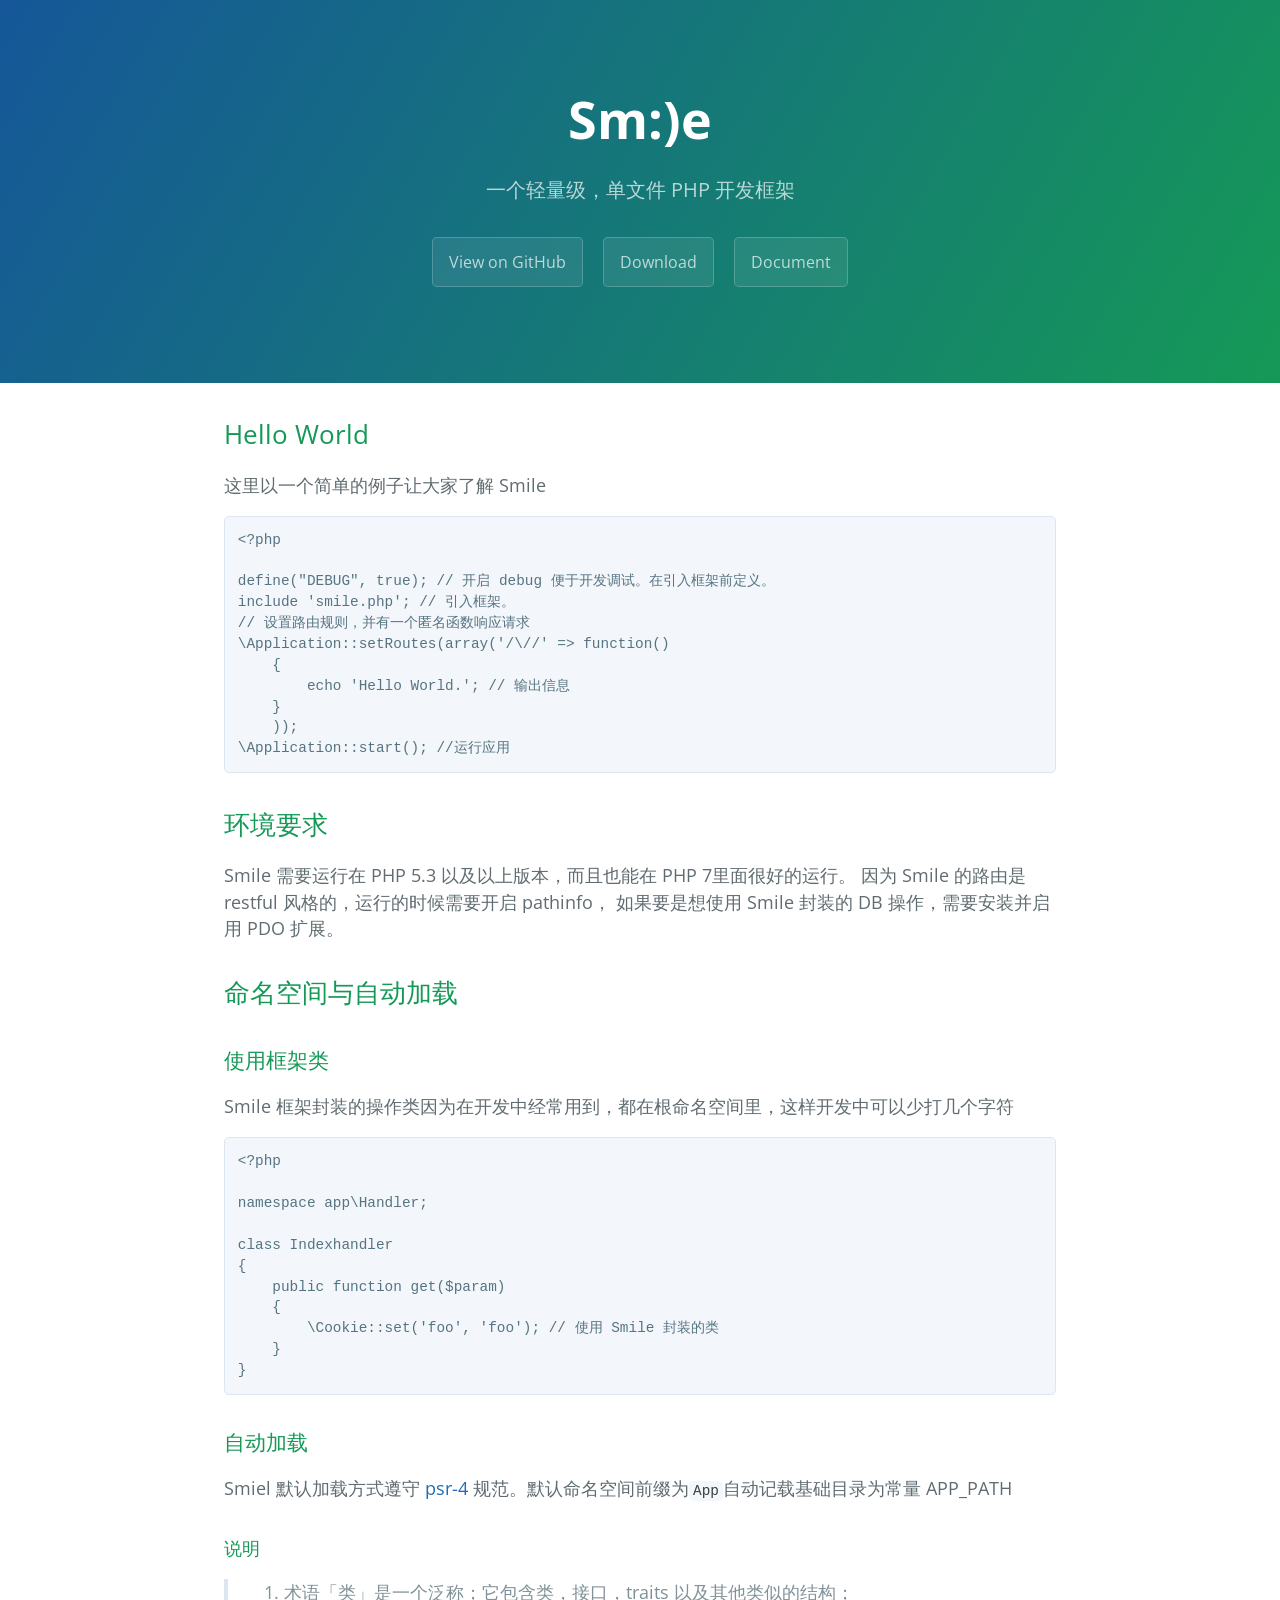
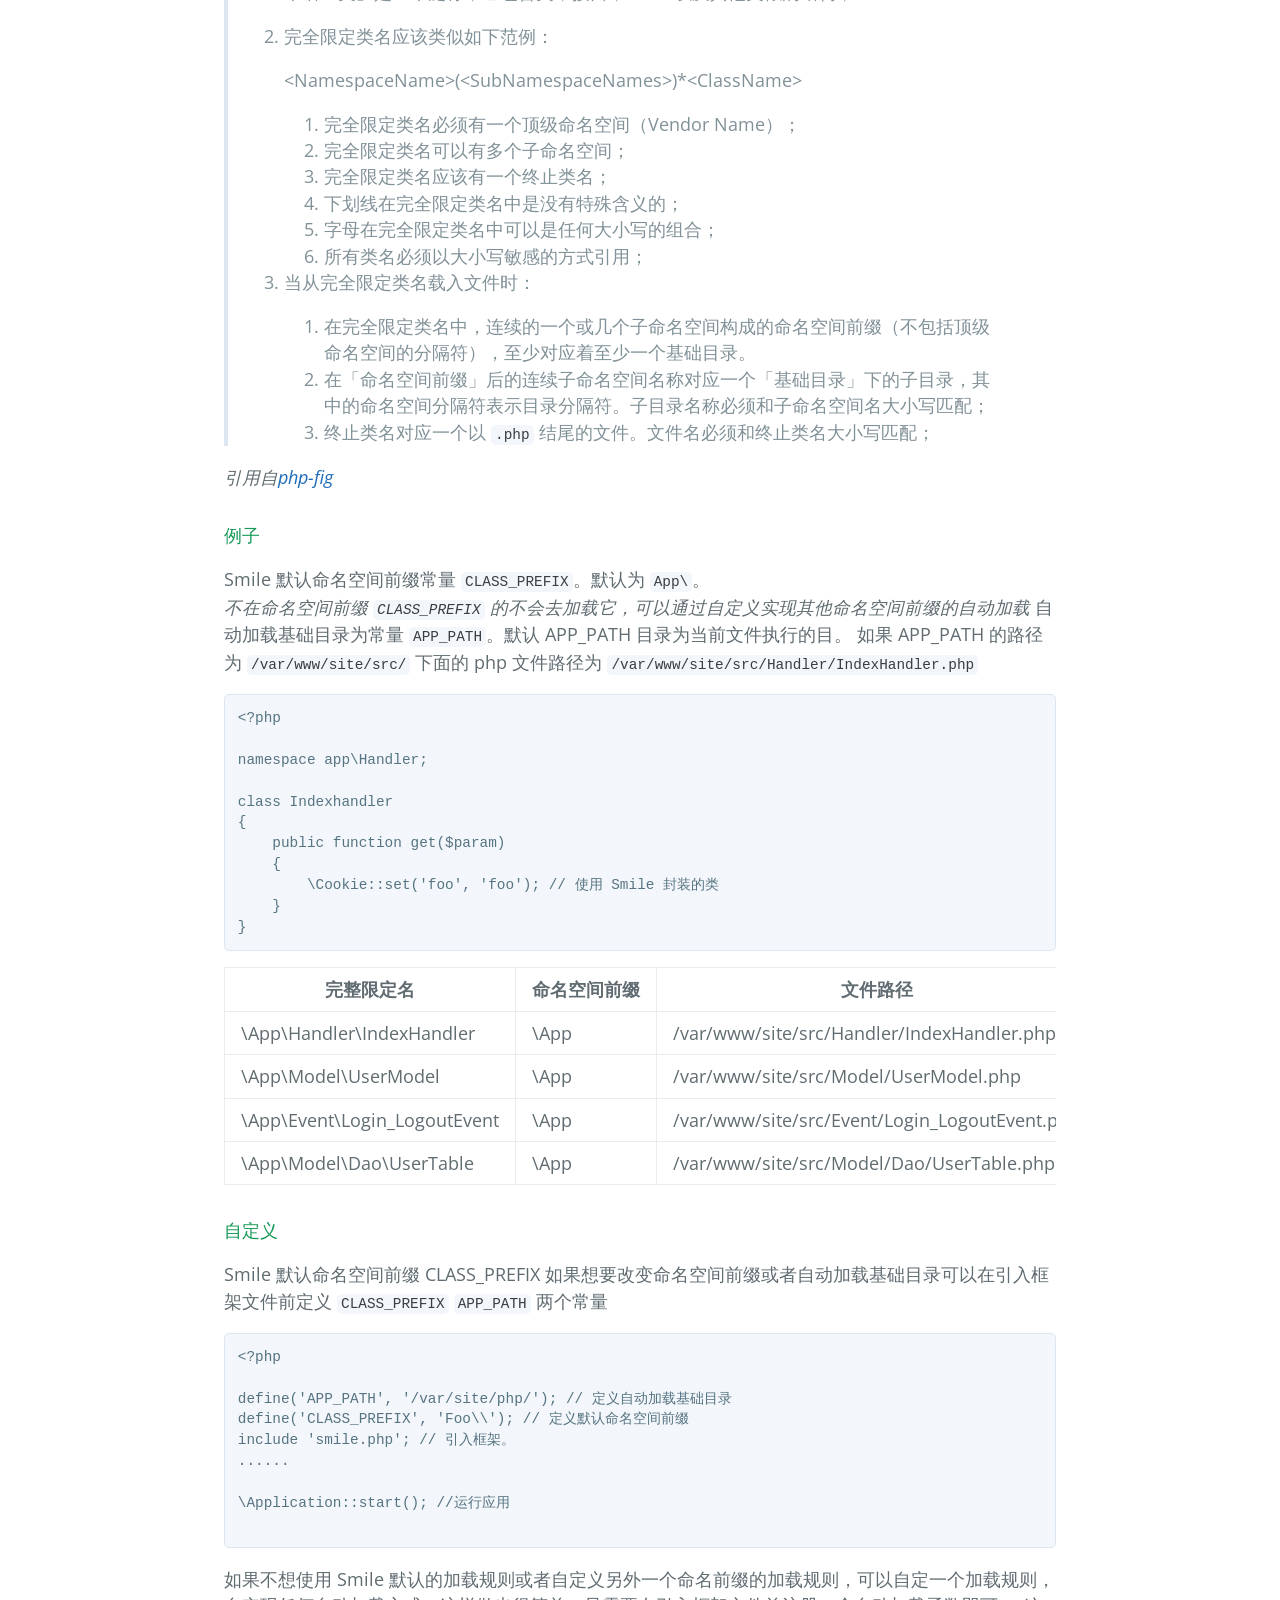
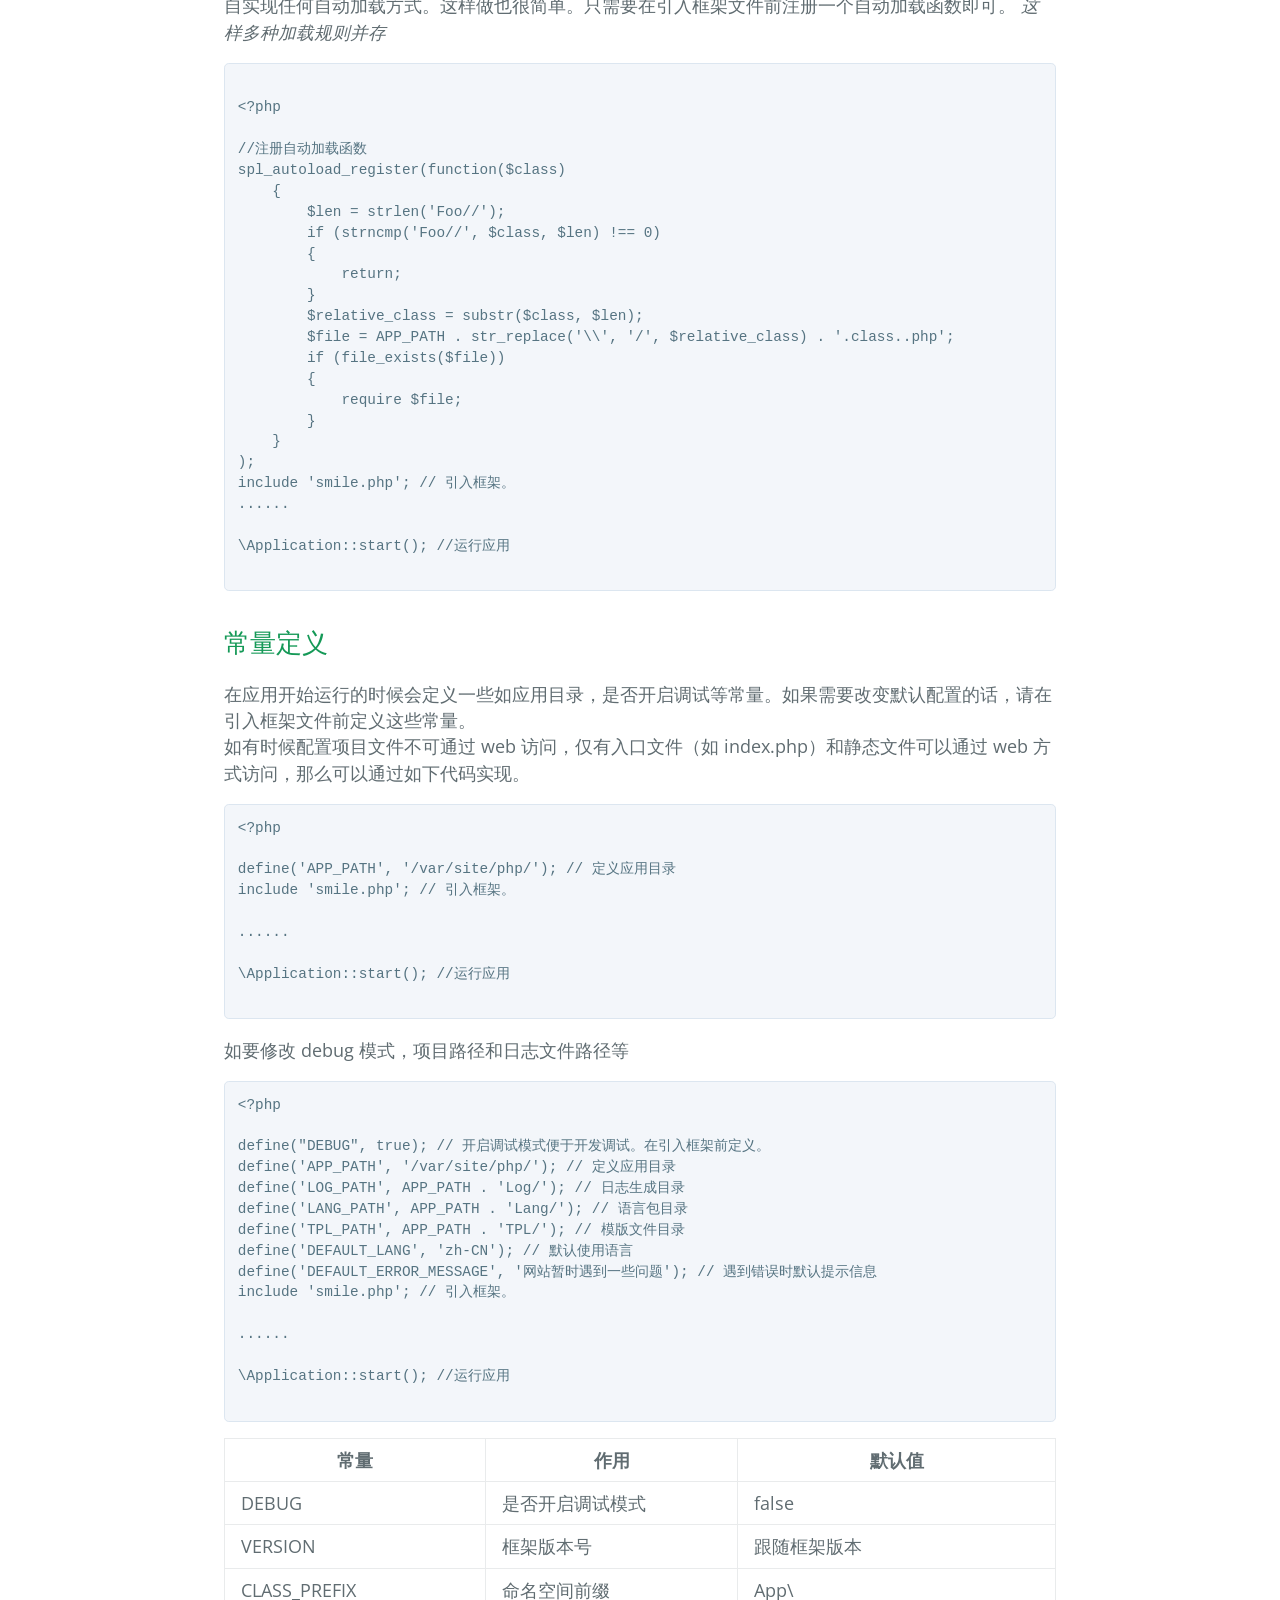
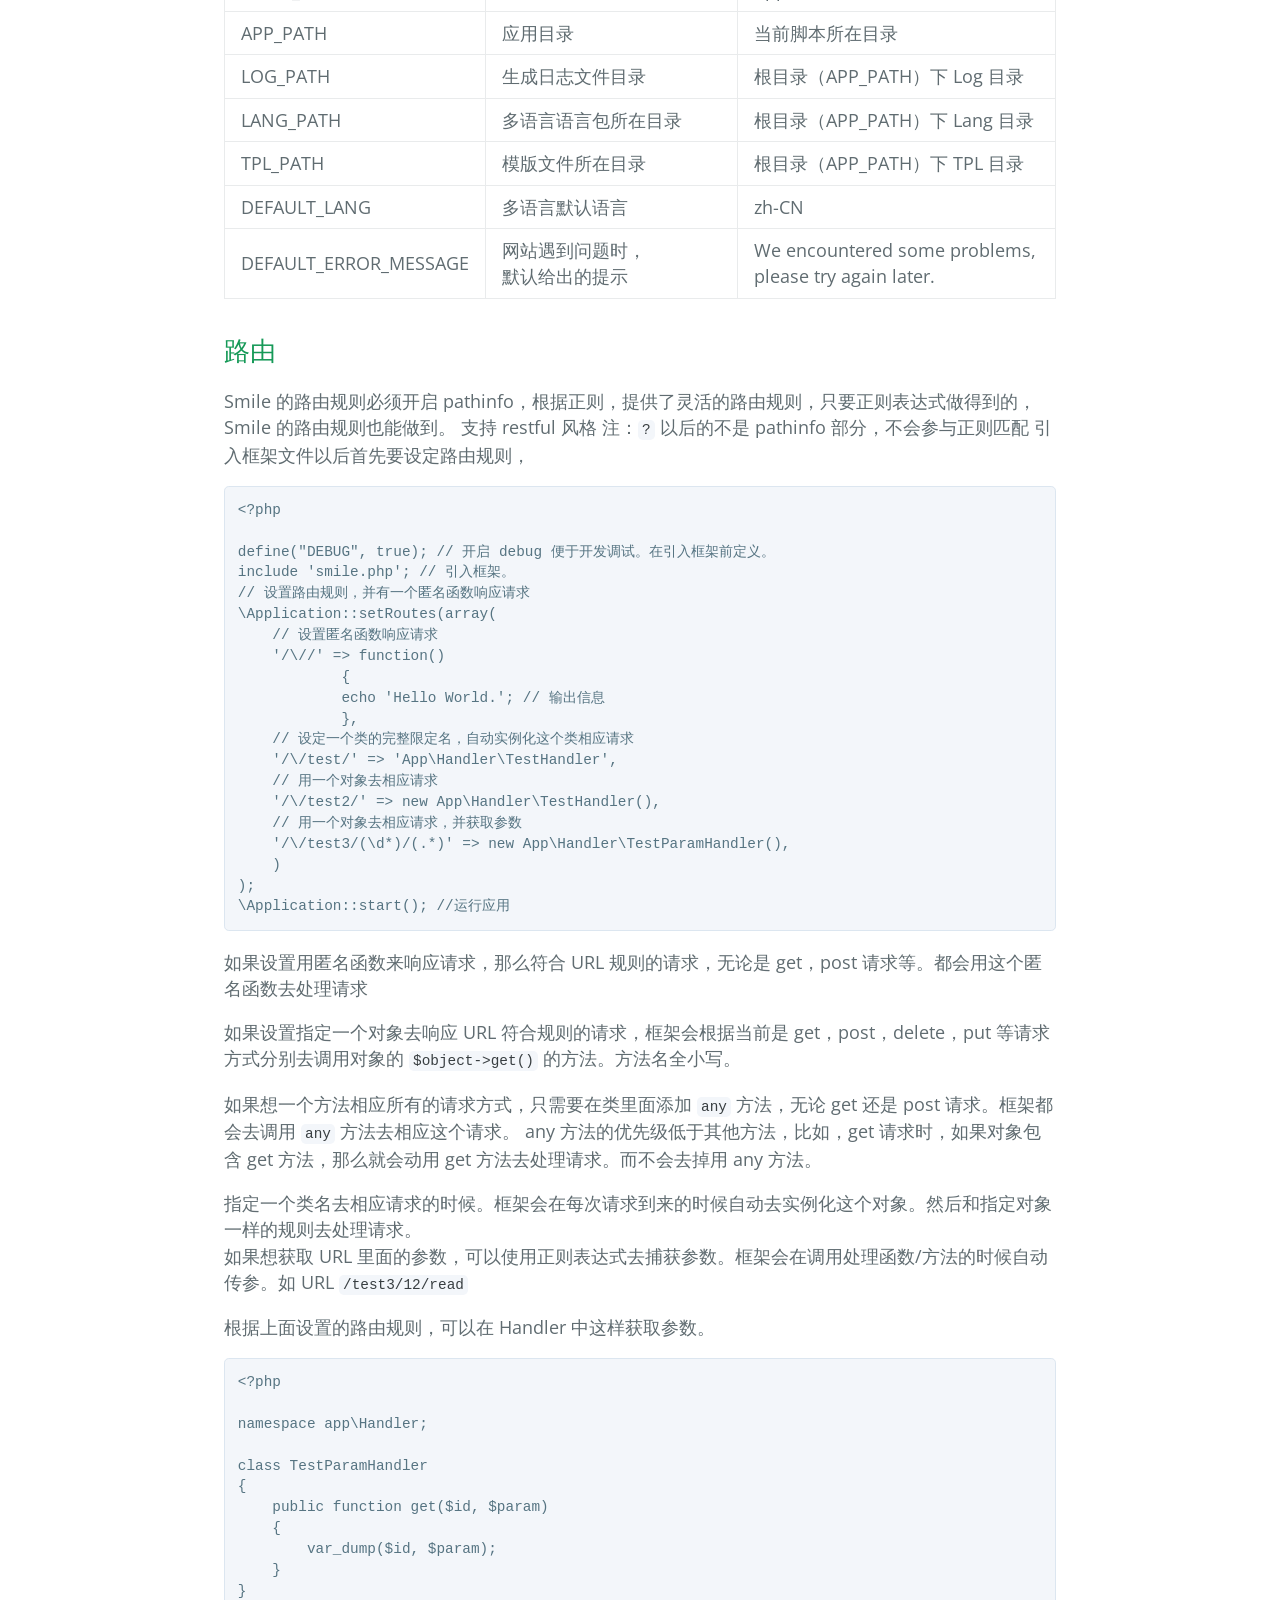
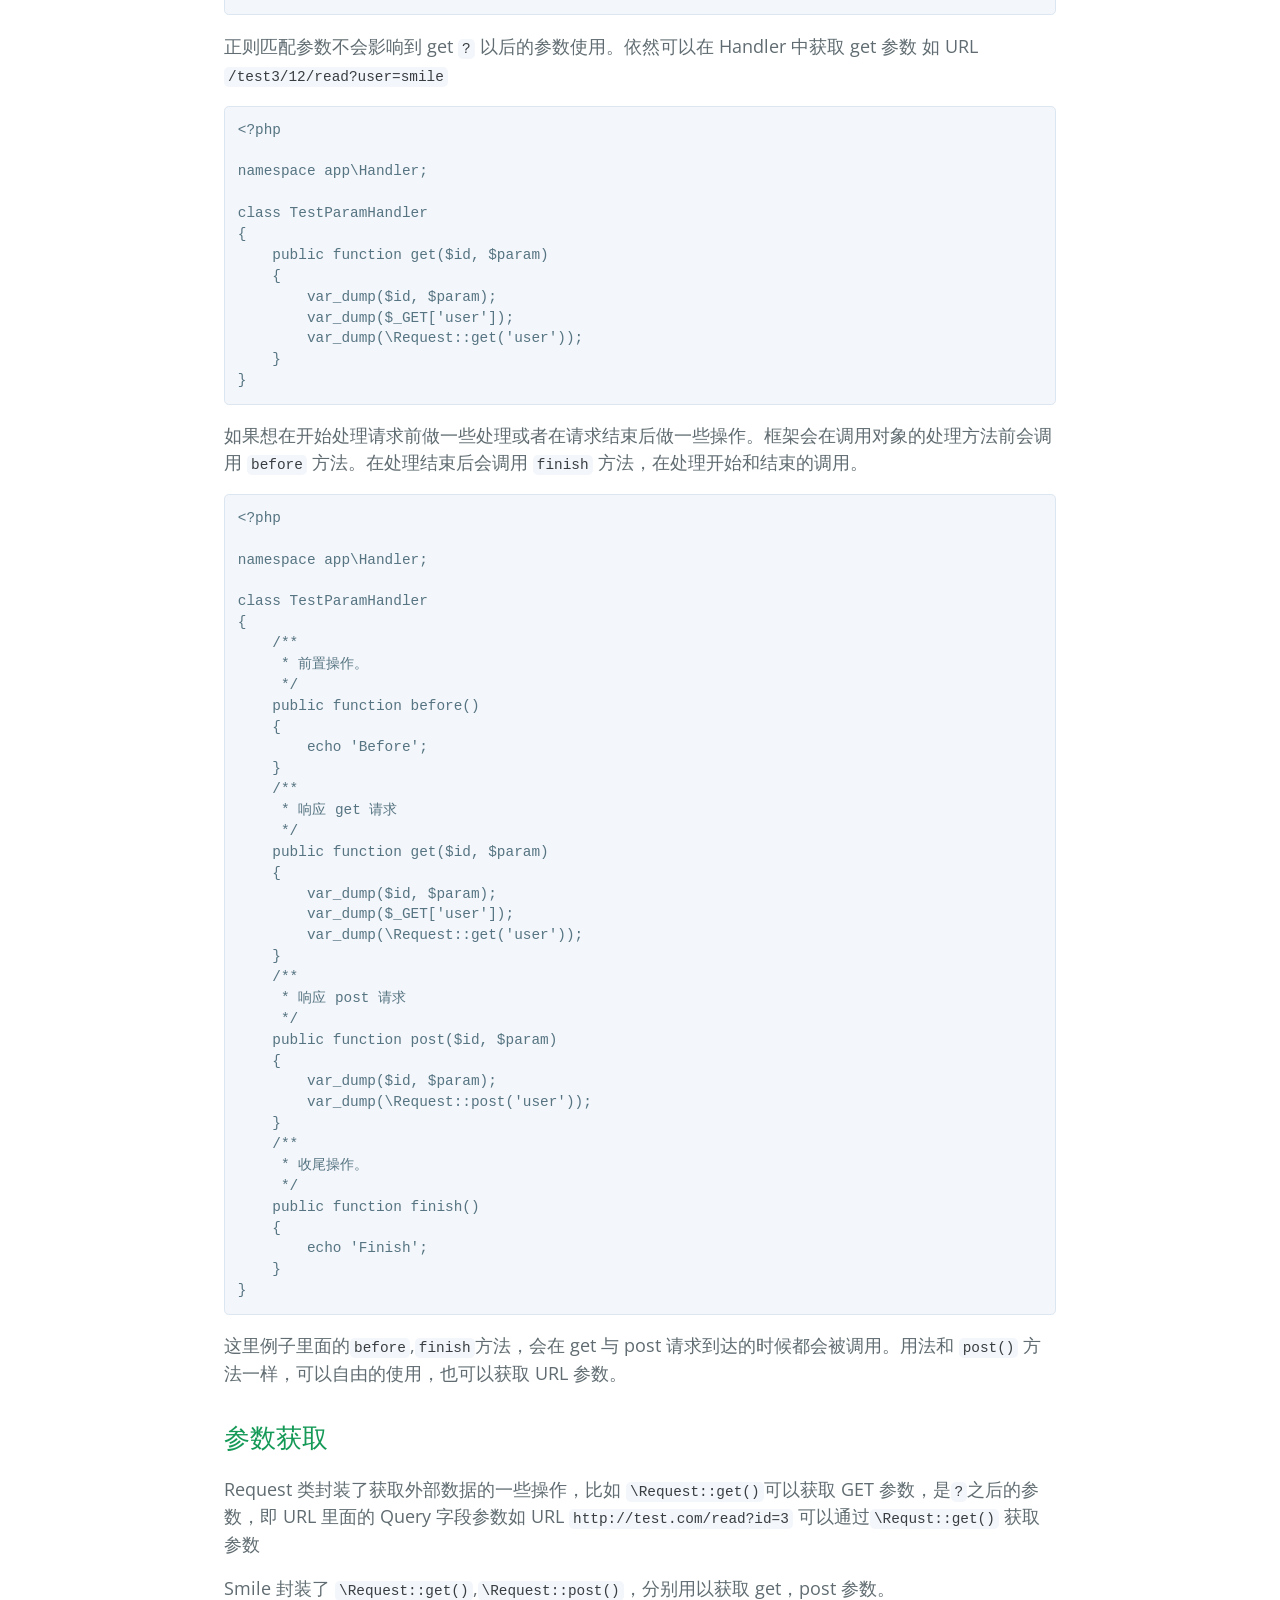
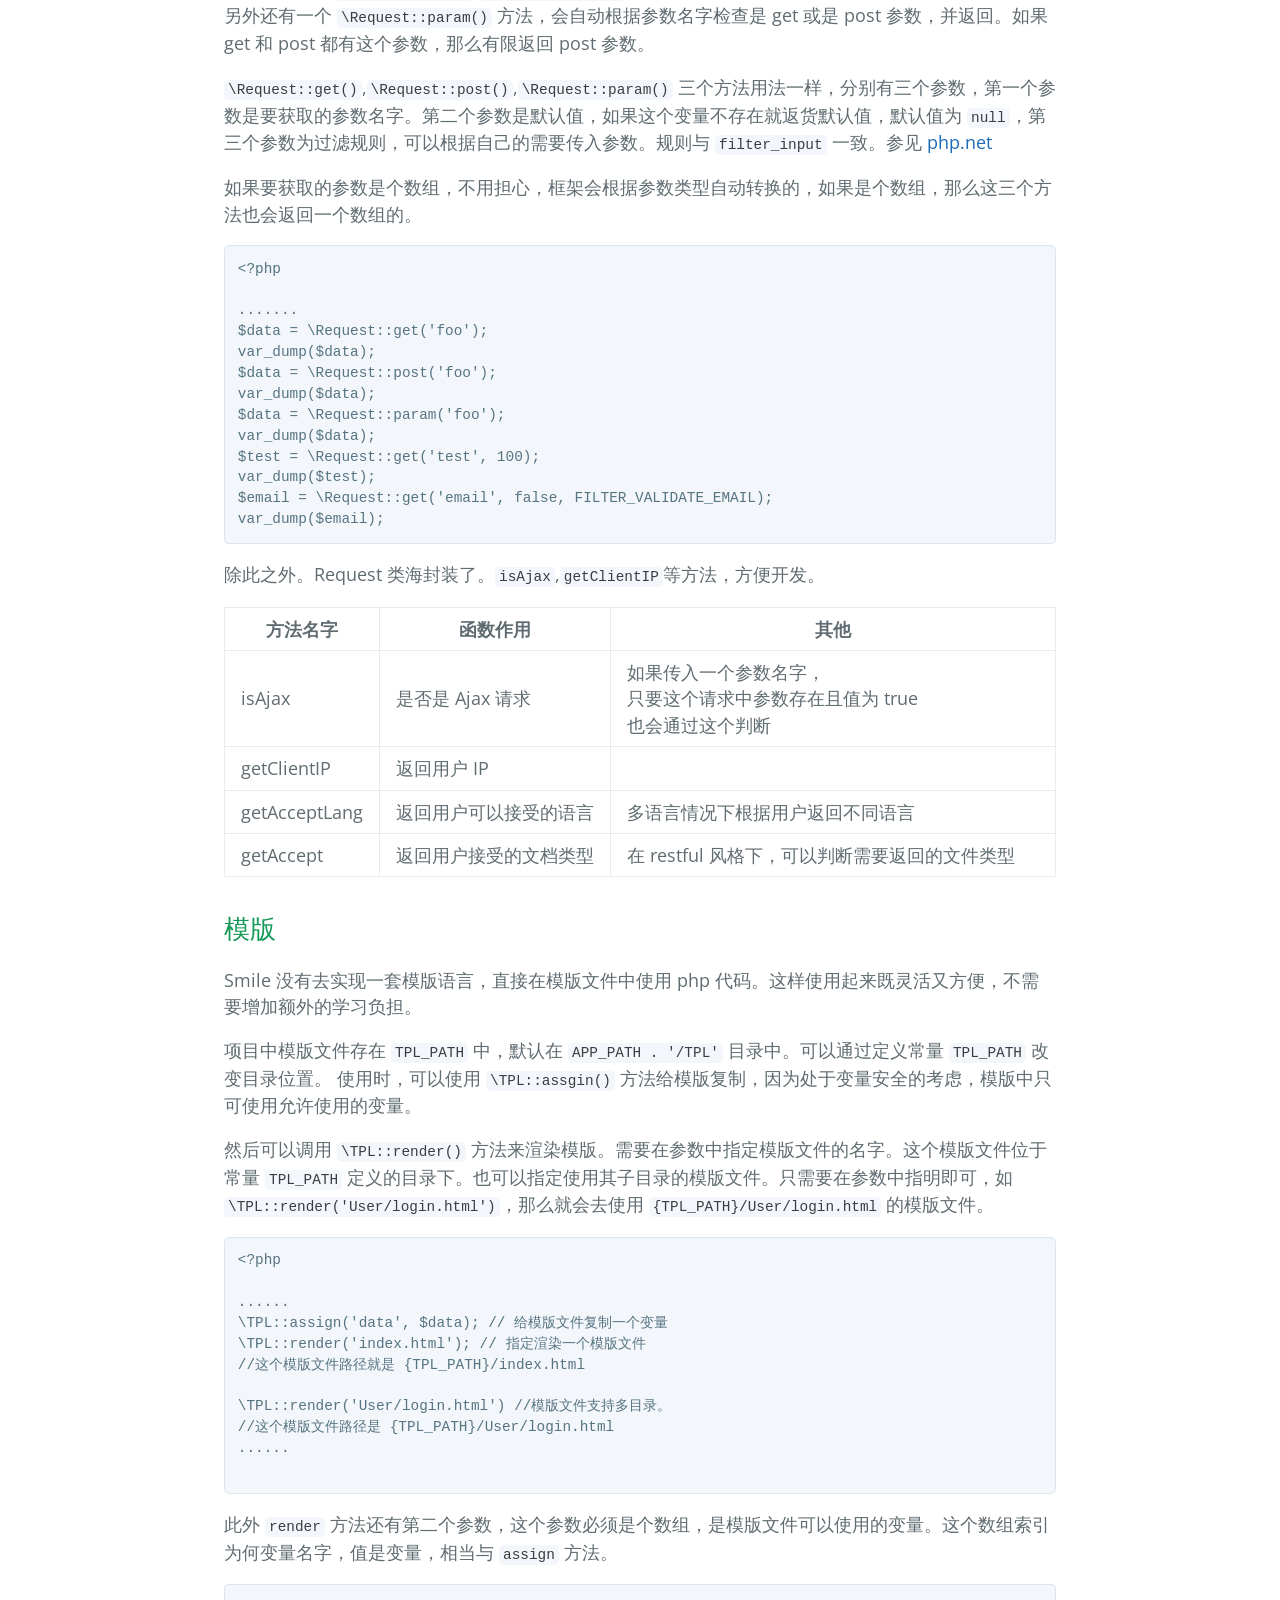
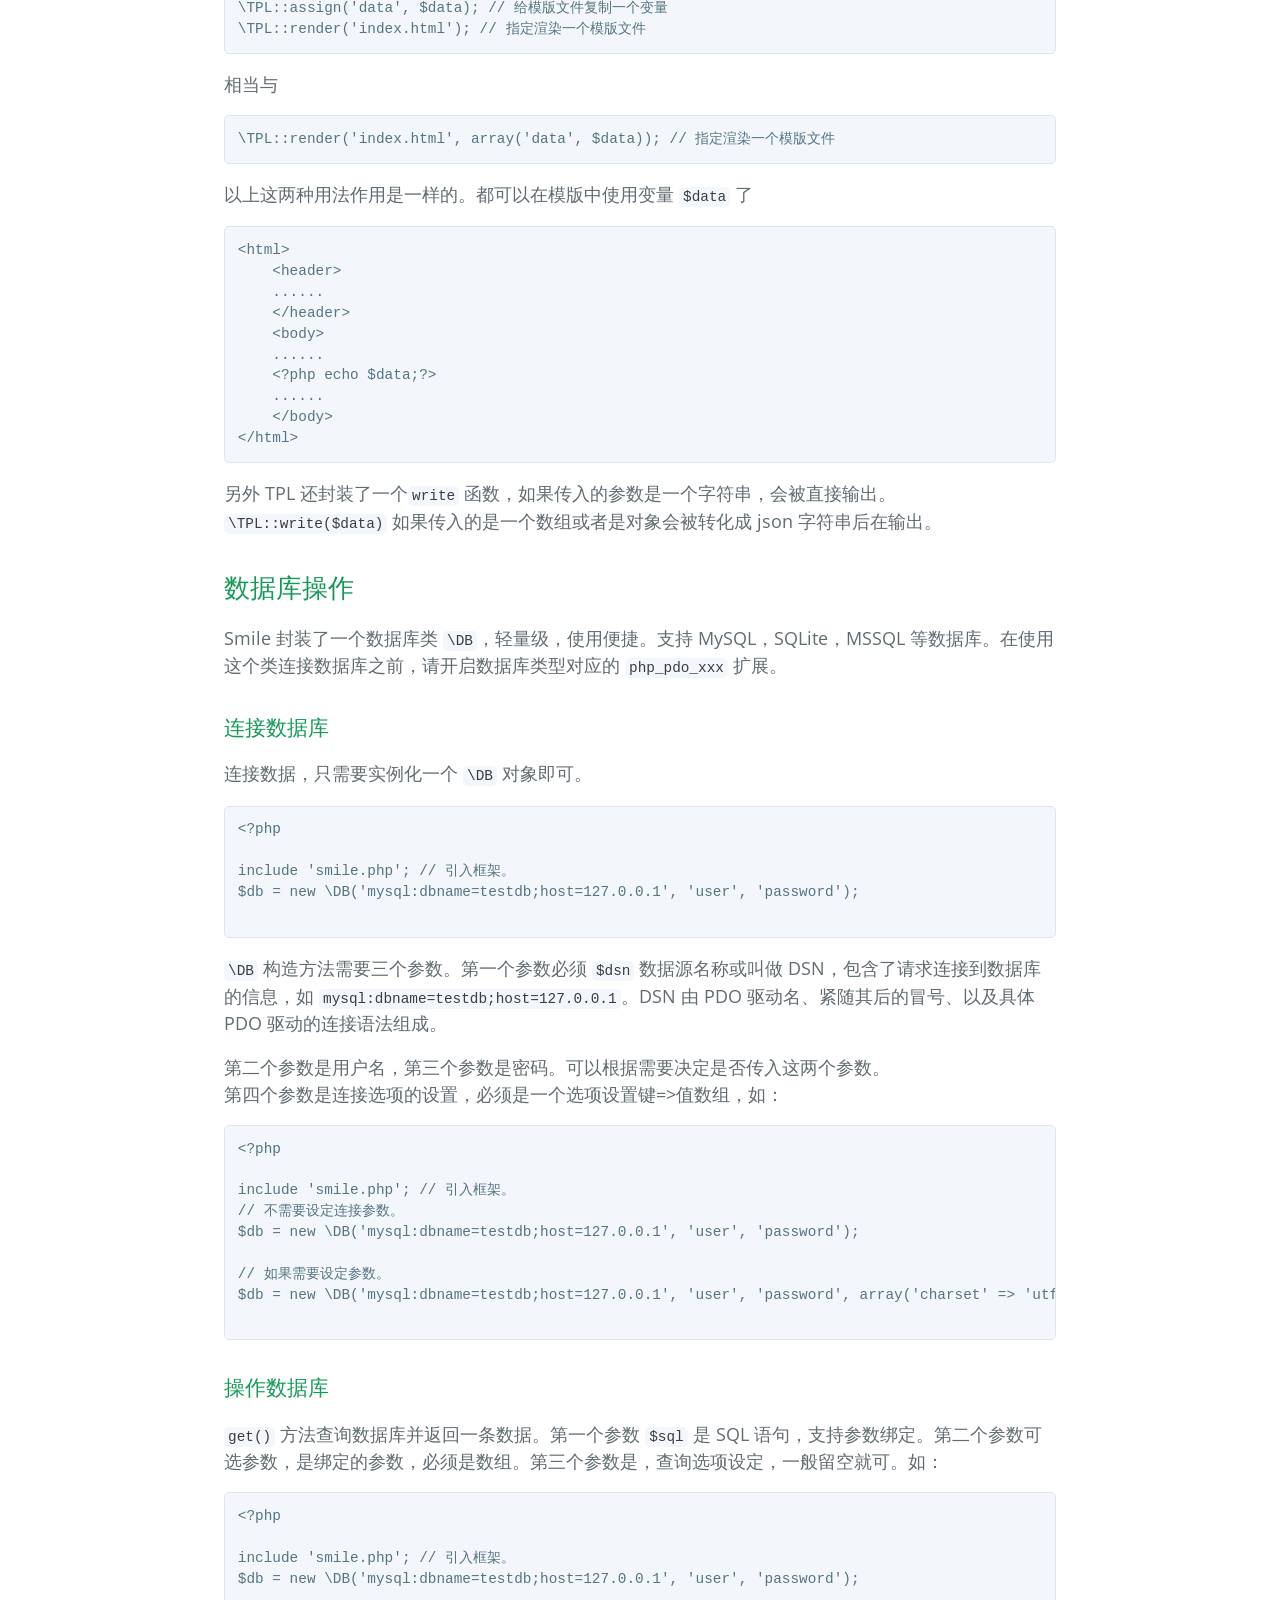
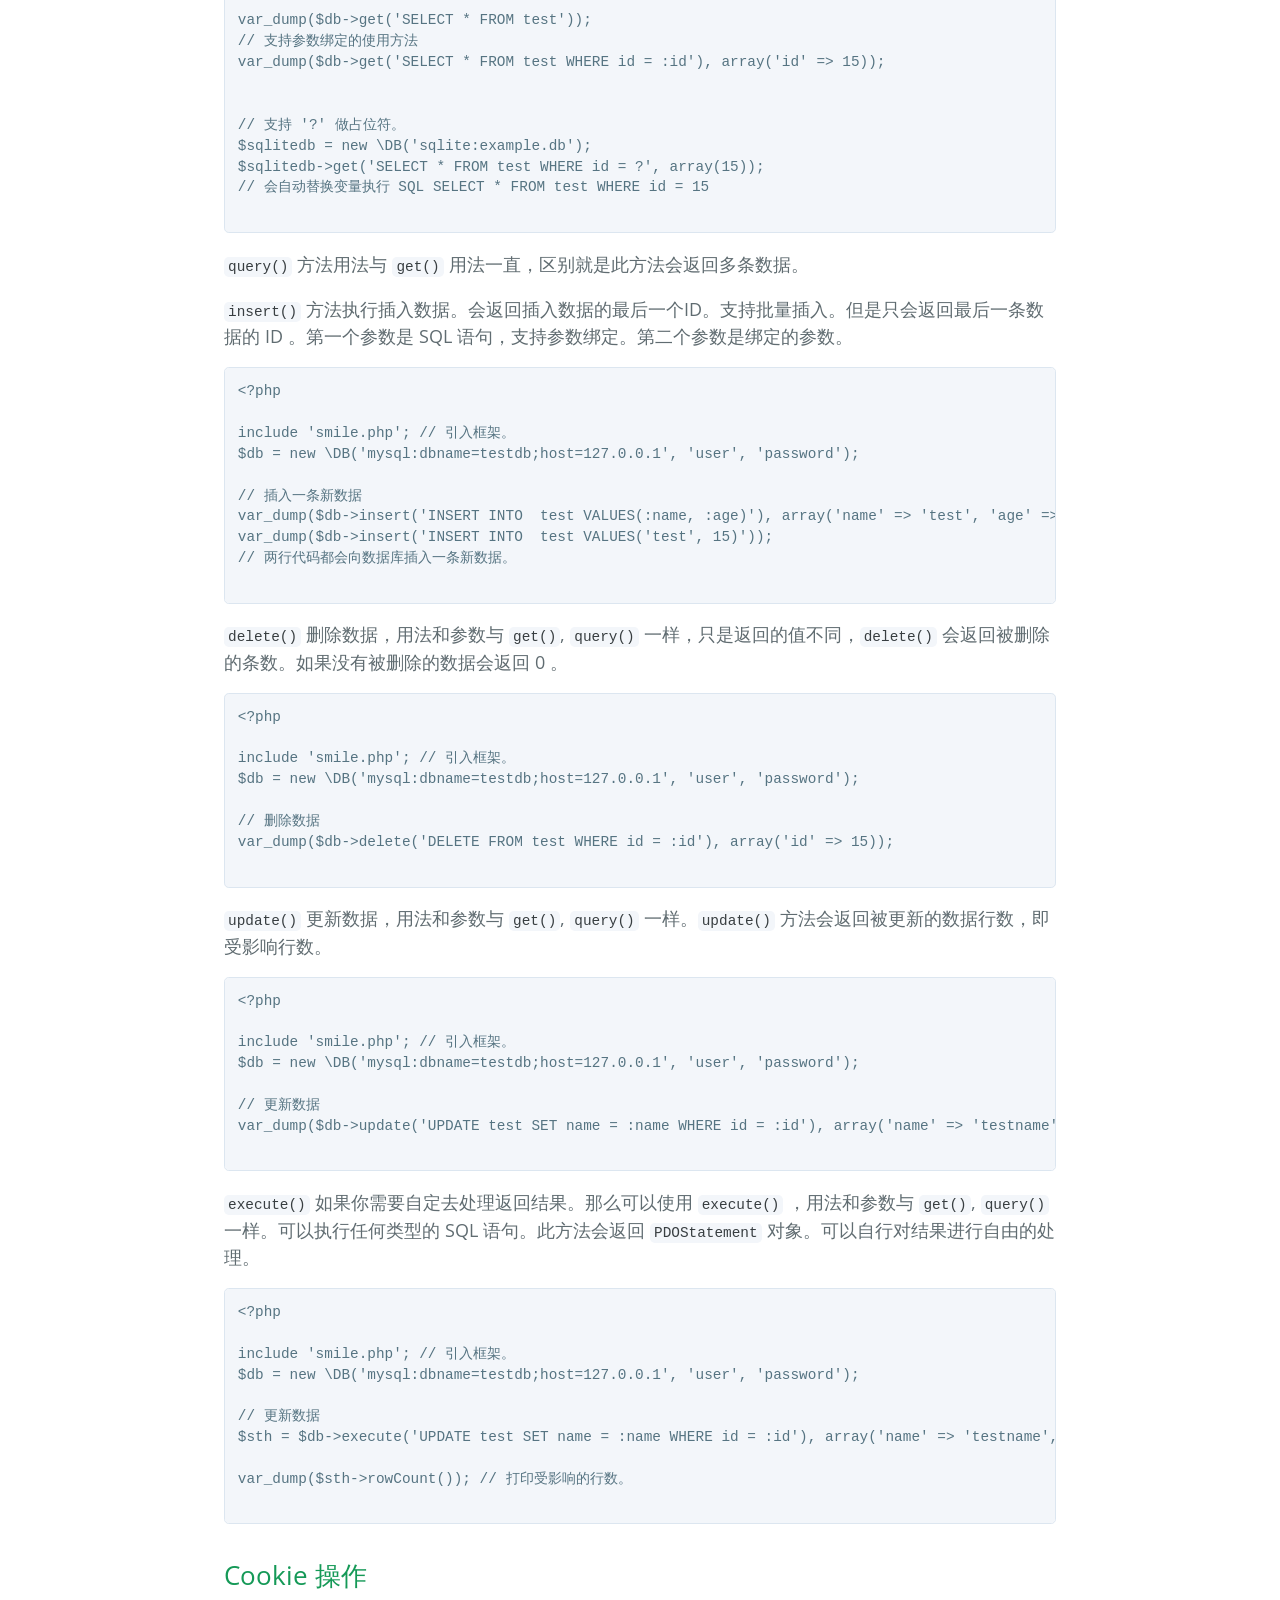
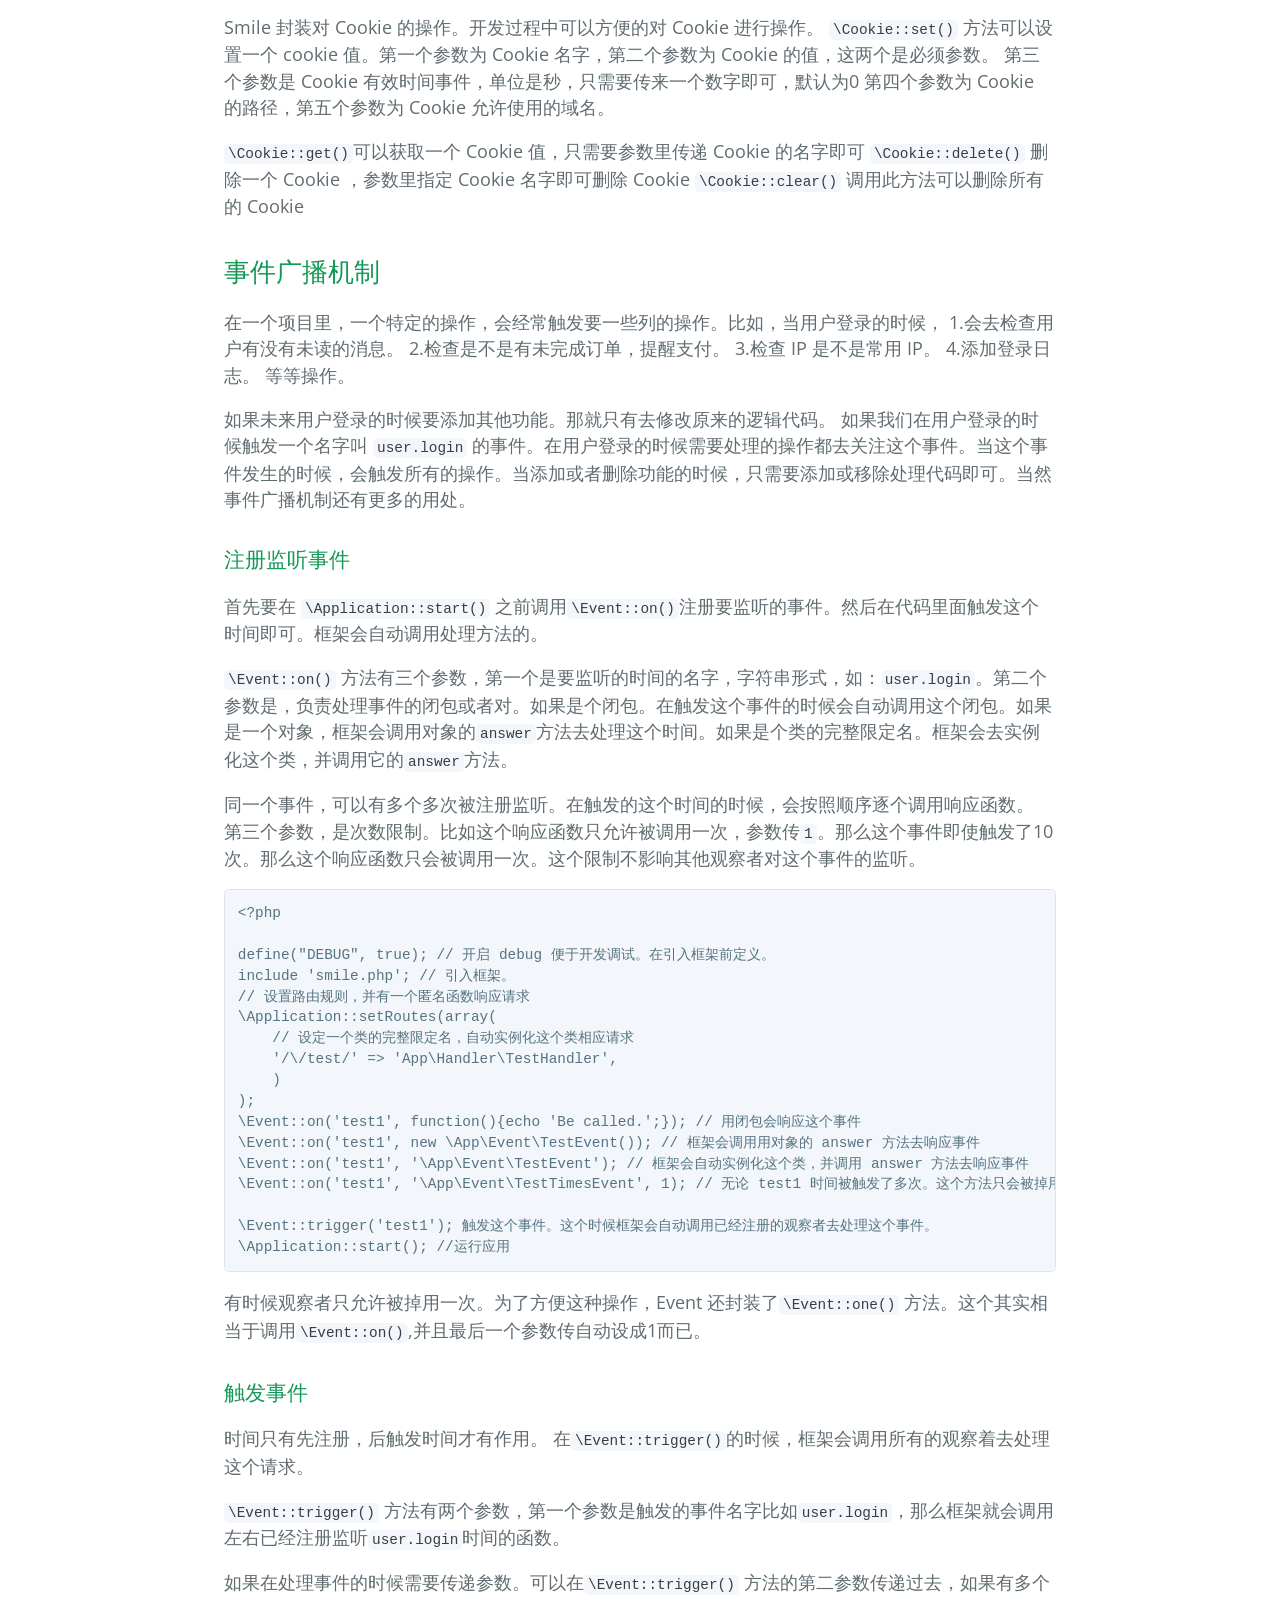
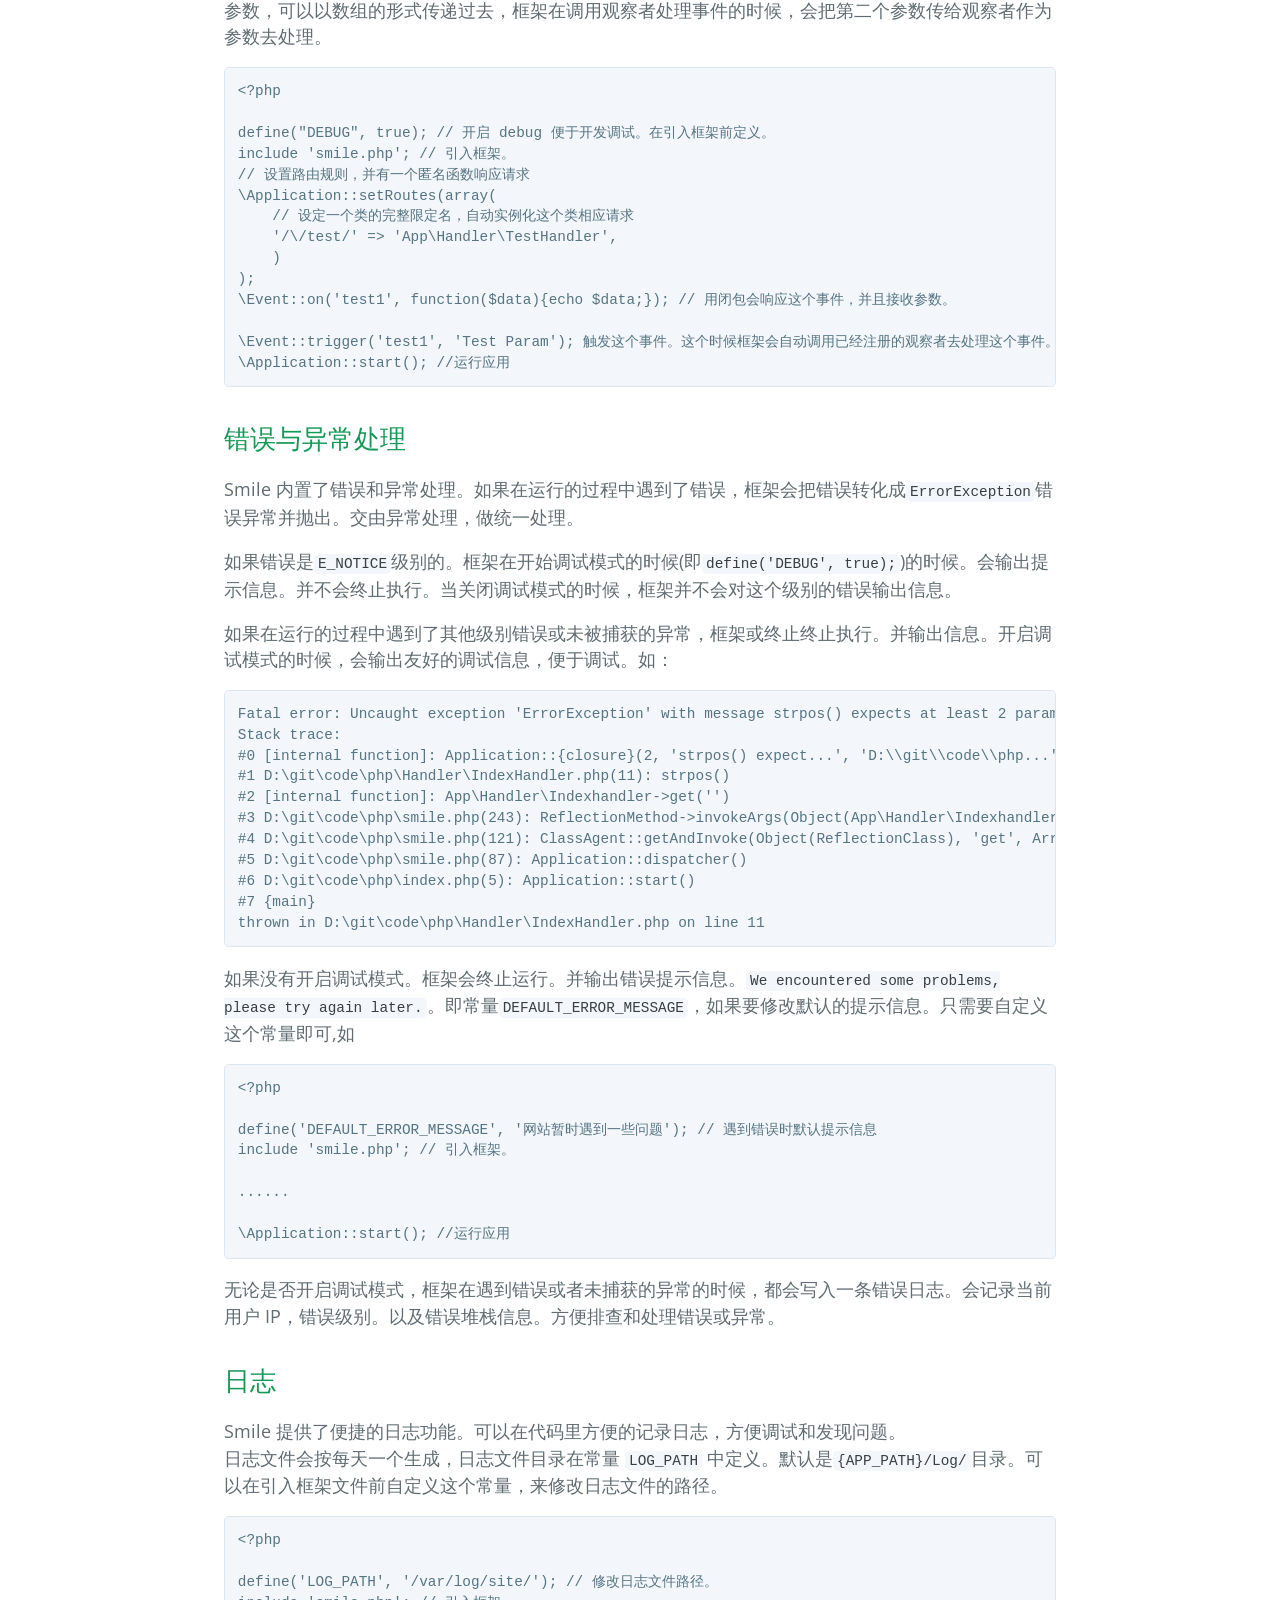
==== commit a0ecdddd: "Update doc.html" ====
--- a/doc.html
+++ b/doc.html
@@ -14,9 +14,8 @@
       <h1 class="project-name">Sm:)e</h1>
       <h2 class="project-tagline">一个轻量级，单文件 PHP 开发框架</h2>
       <a href="https://github.com/laomafeima/smile" class="btn" target="_blank">View on GitHub</a>
-      <a href="https://github.com/laomafeima/smile/zipball/master" class="btn">Download .zip</a>
-      <a href="https://github.com/laomafeima/smile/tarball/master" class="btn">Download .tar.gz</a>
-      <a href="doc.html" class="btn">Document</a>
+      <a href="https://github.com/laomafeima/smile/releases" class="btn" target="_blank">Download</a>
+      <a href="doc.html" class="btn" target="_blank">Document</a>
     </section>
 
     <section class="main-content">
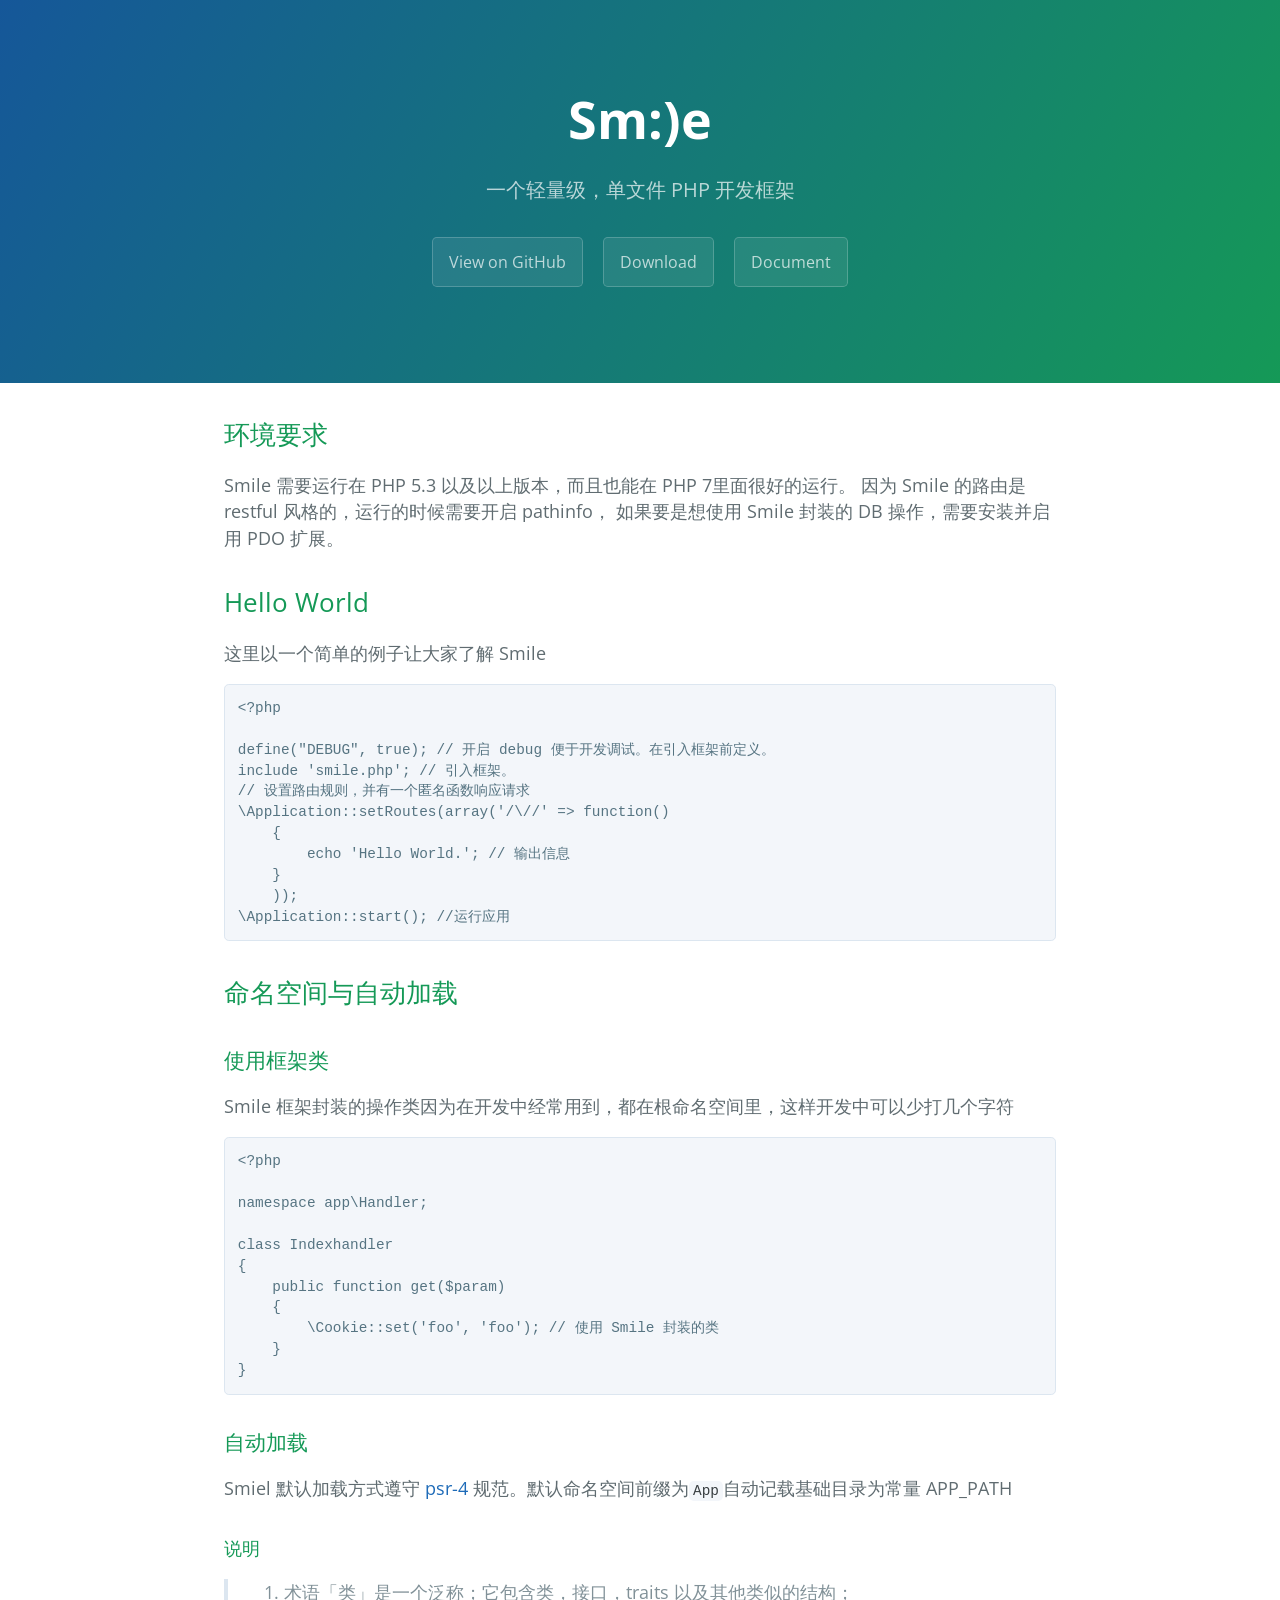
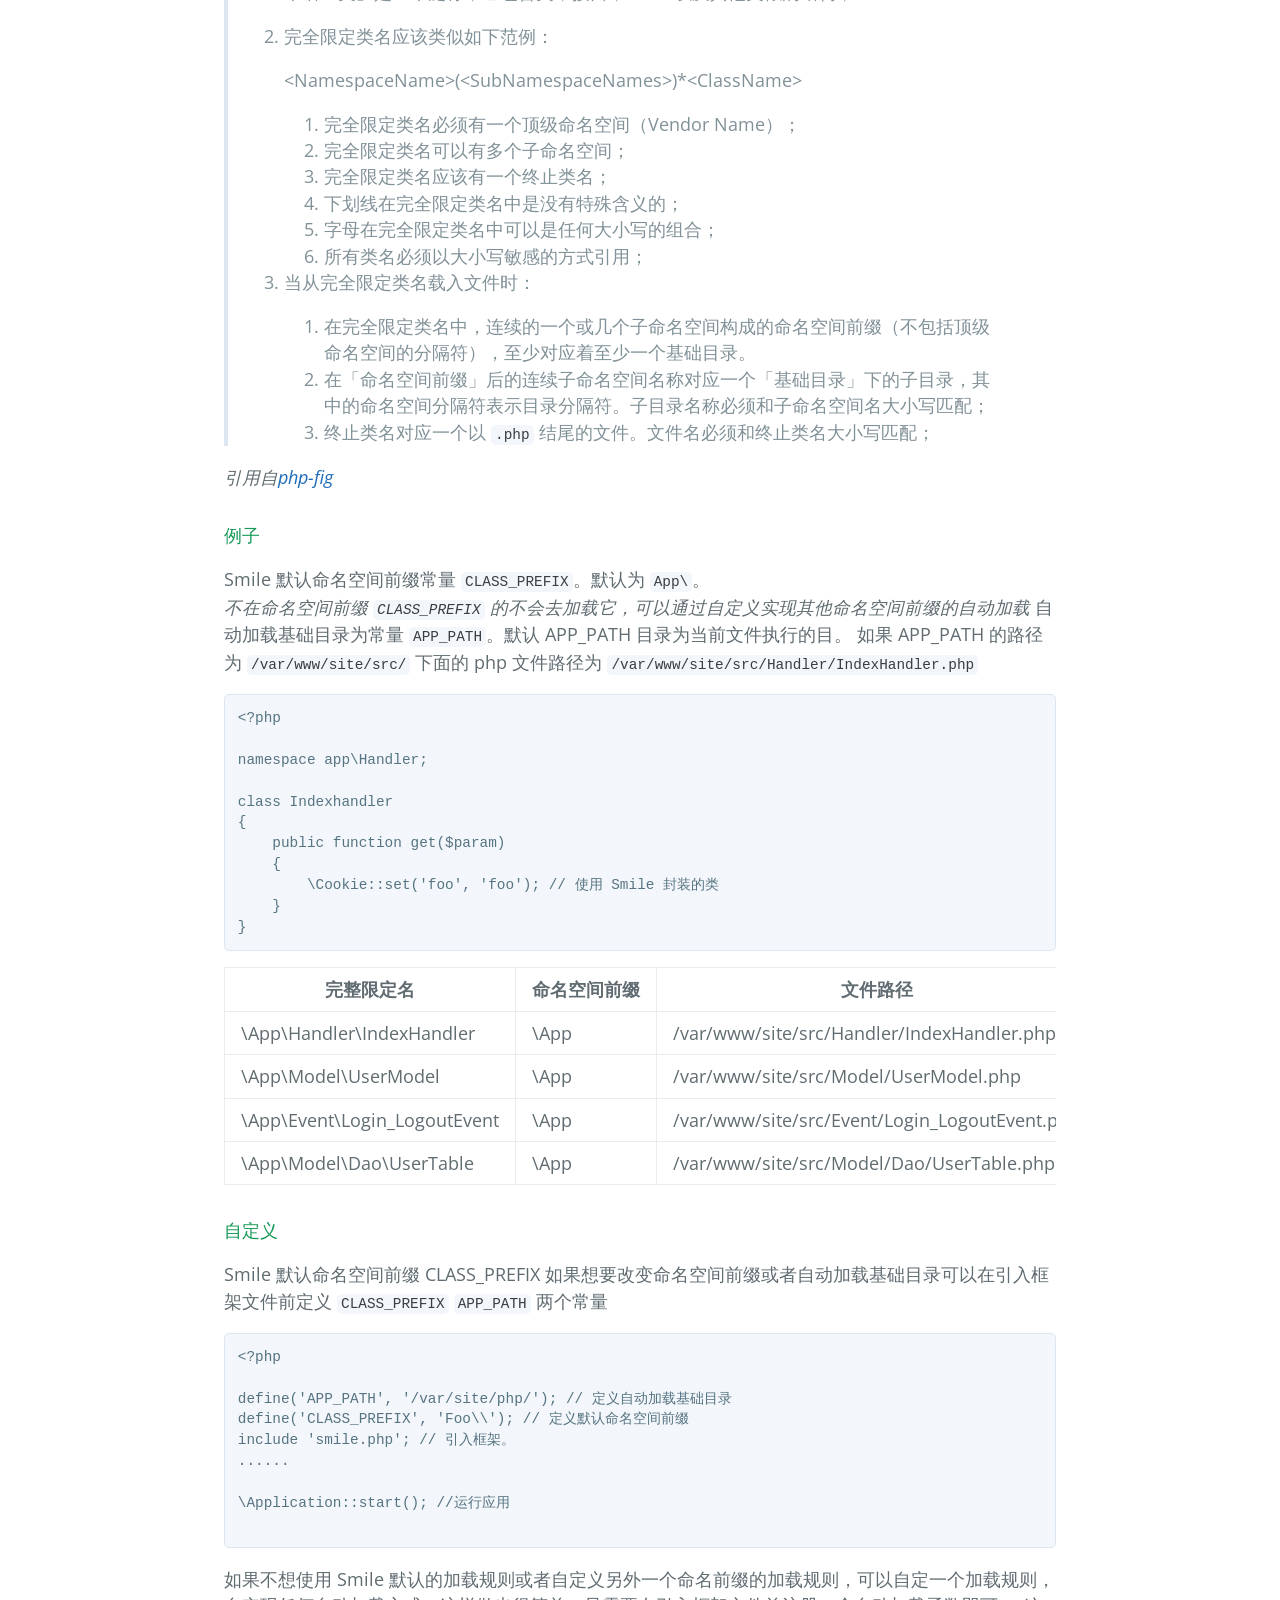
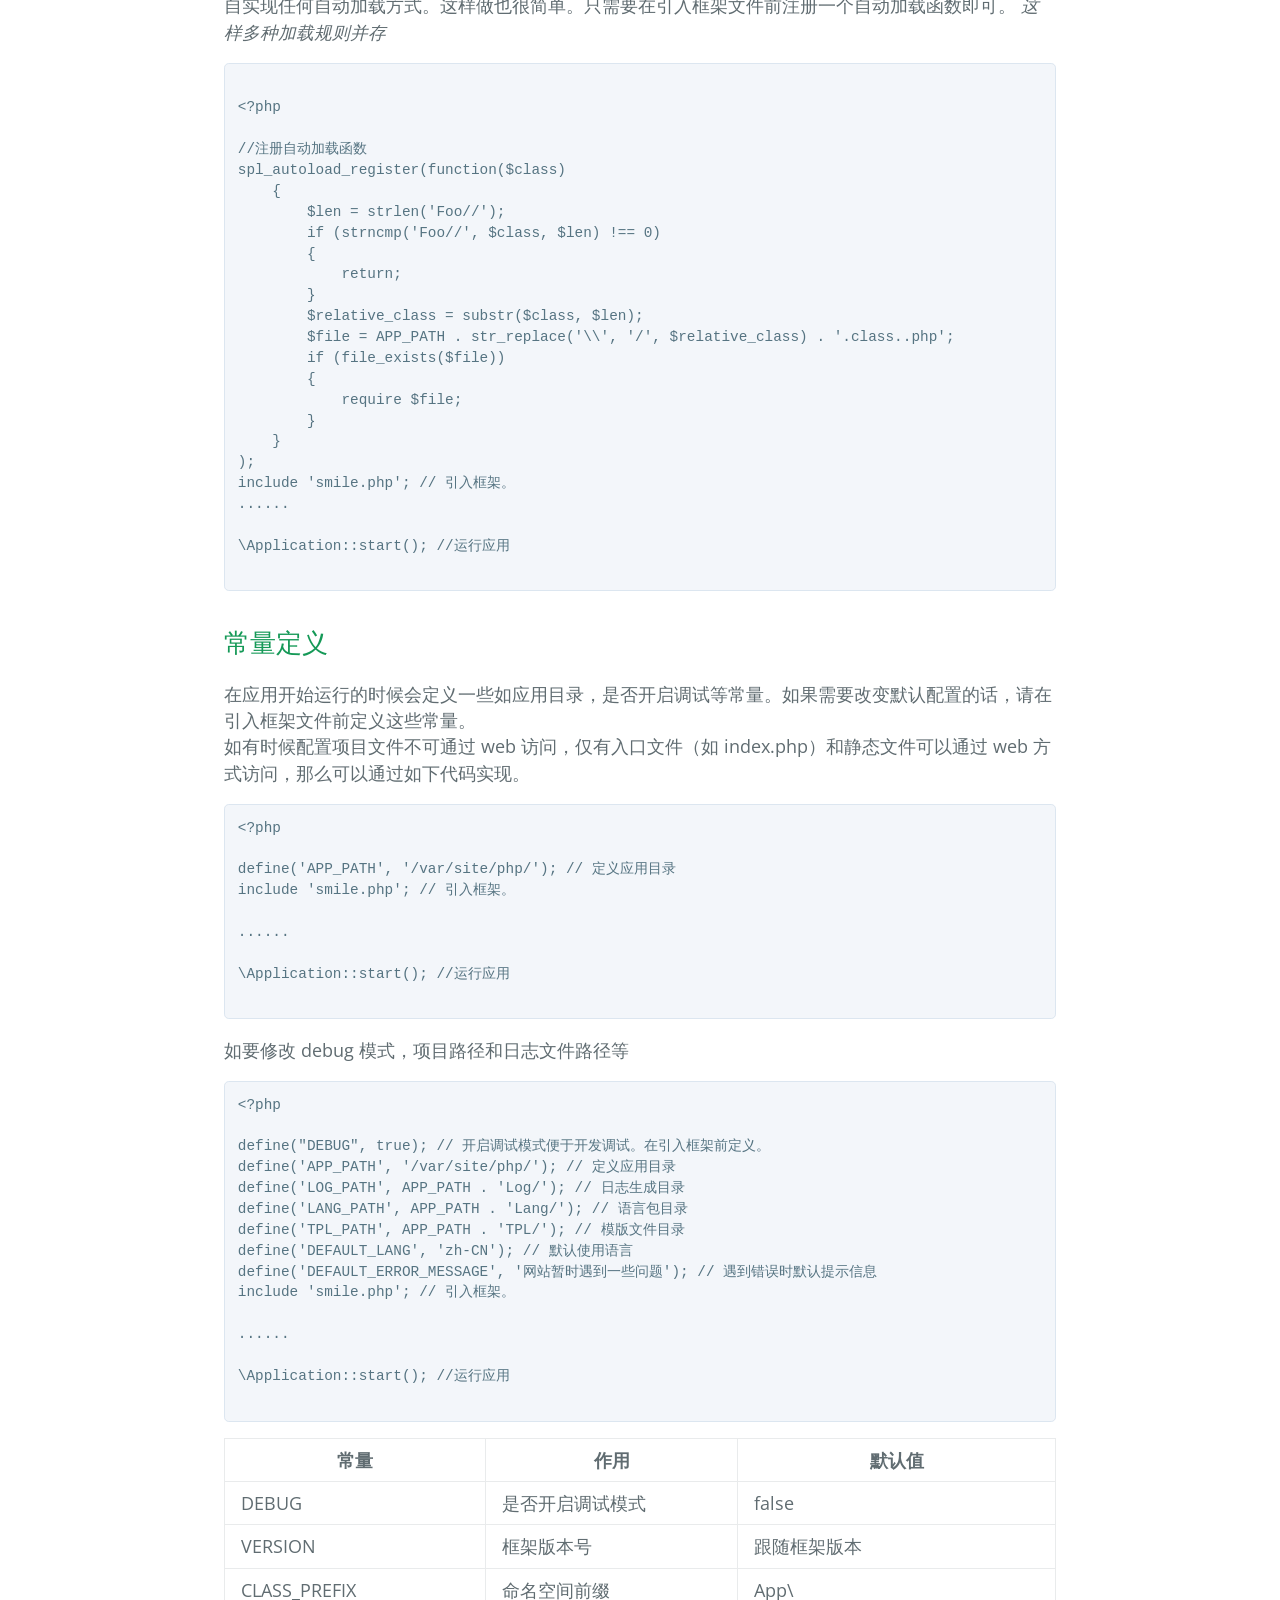
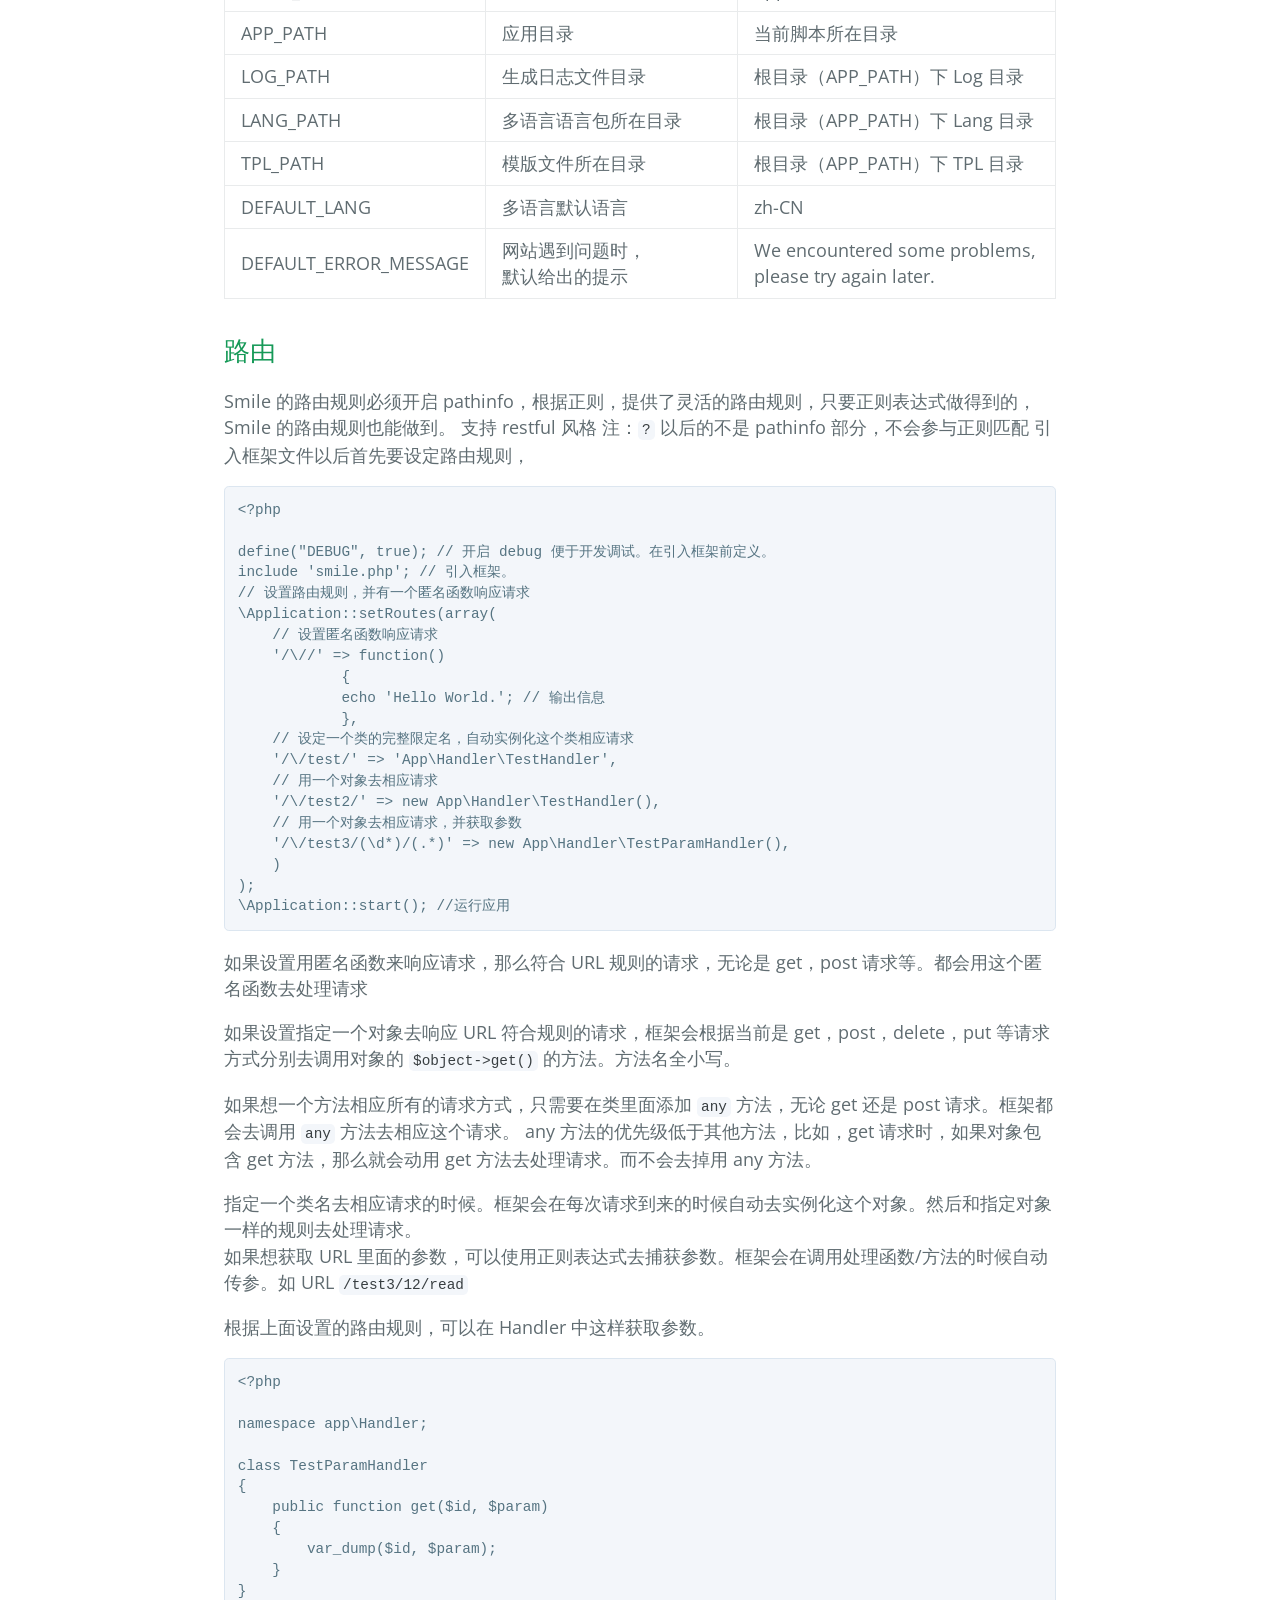
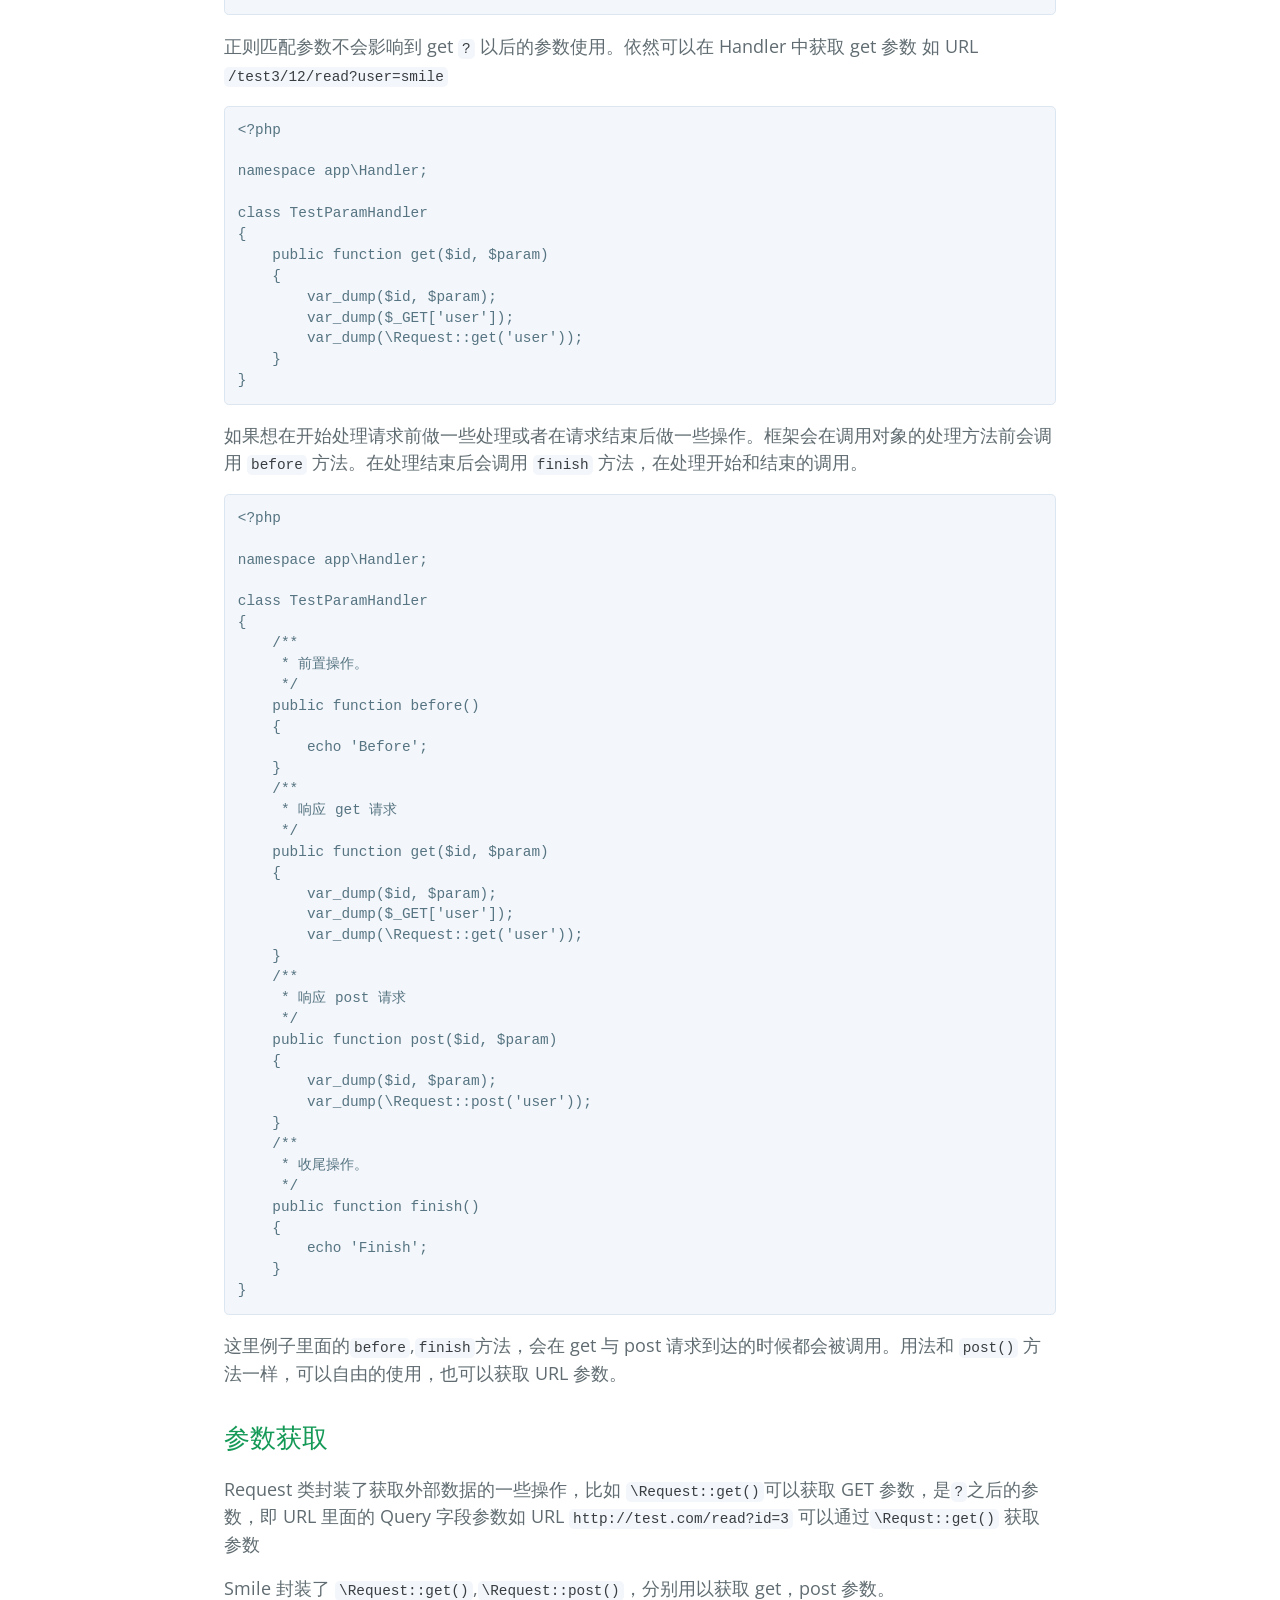
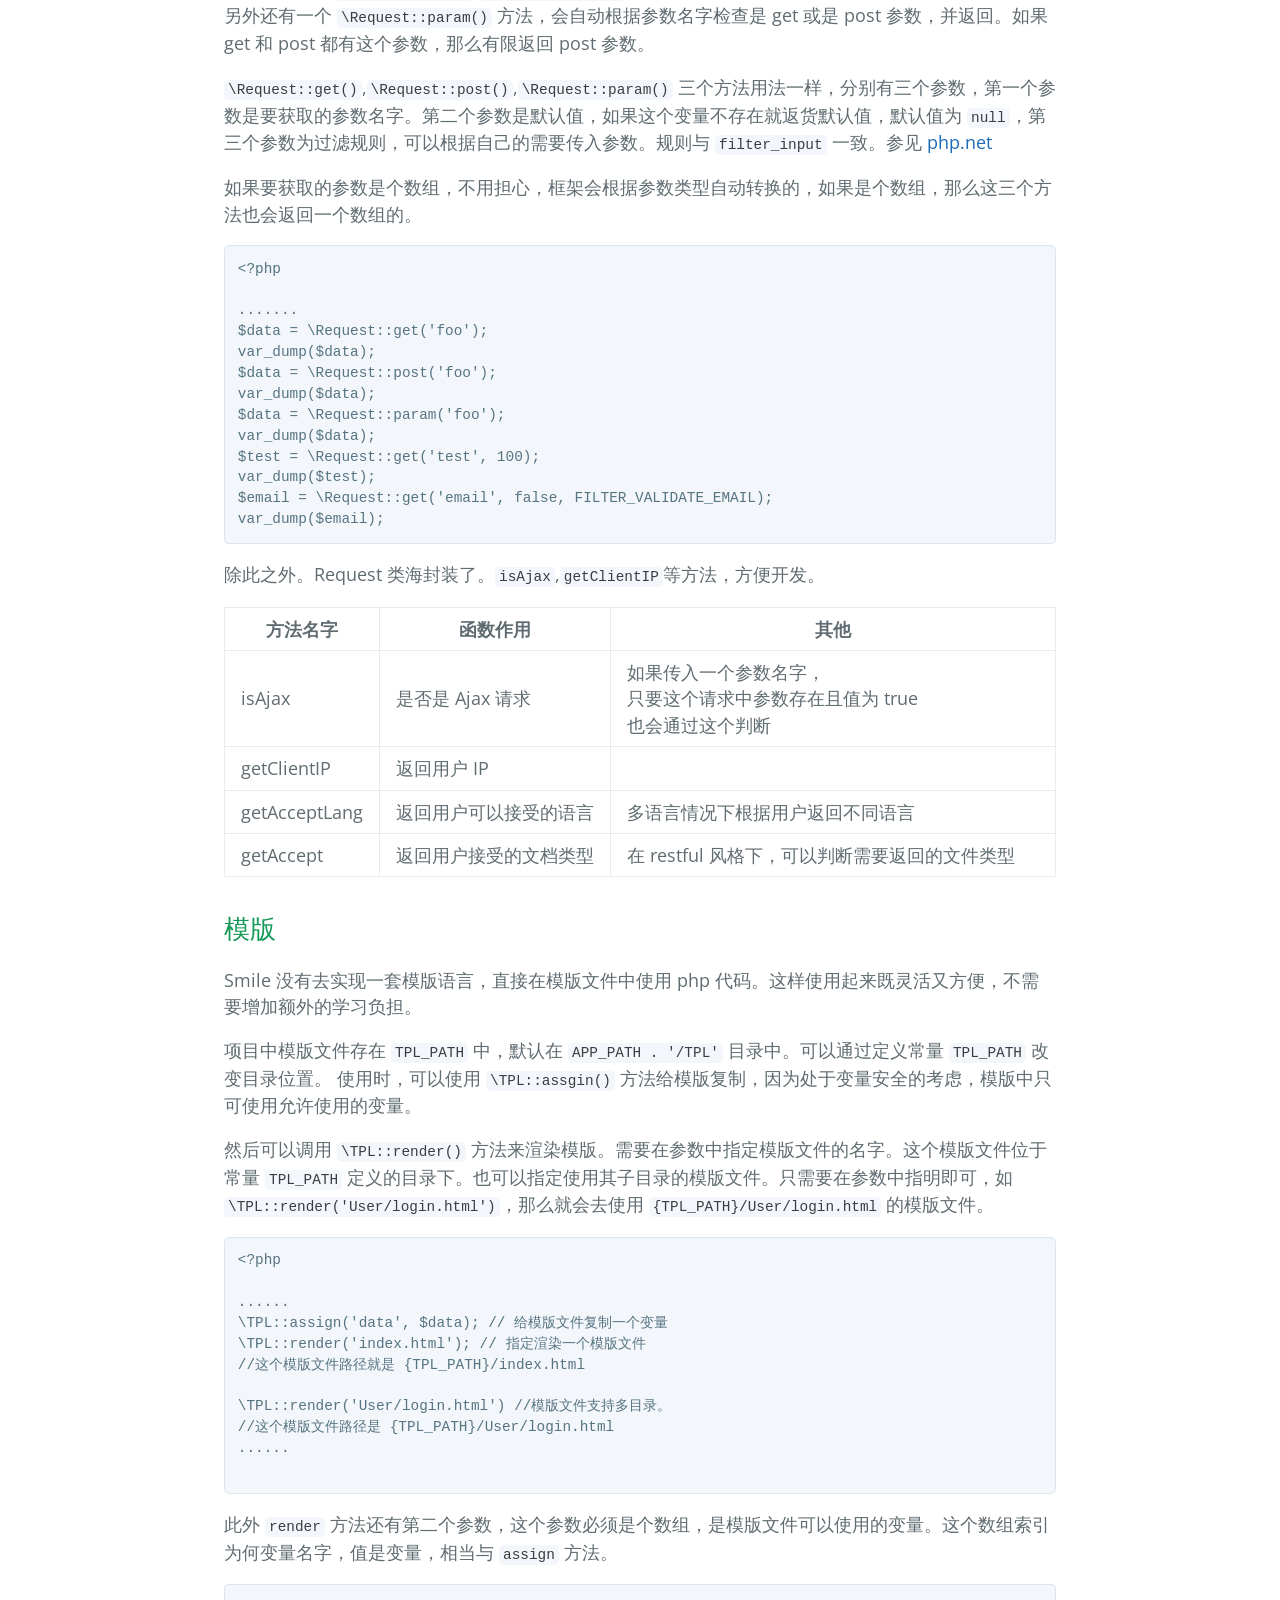
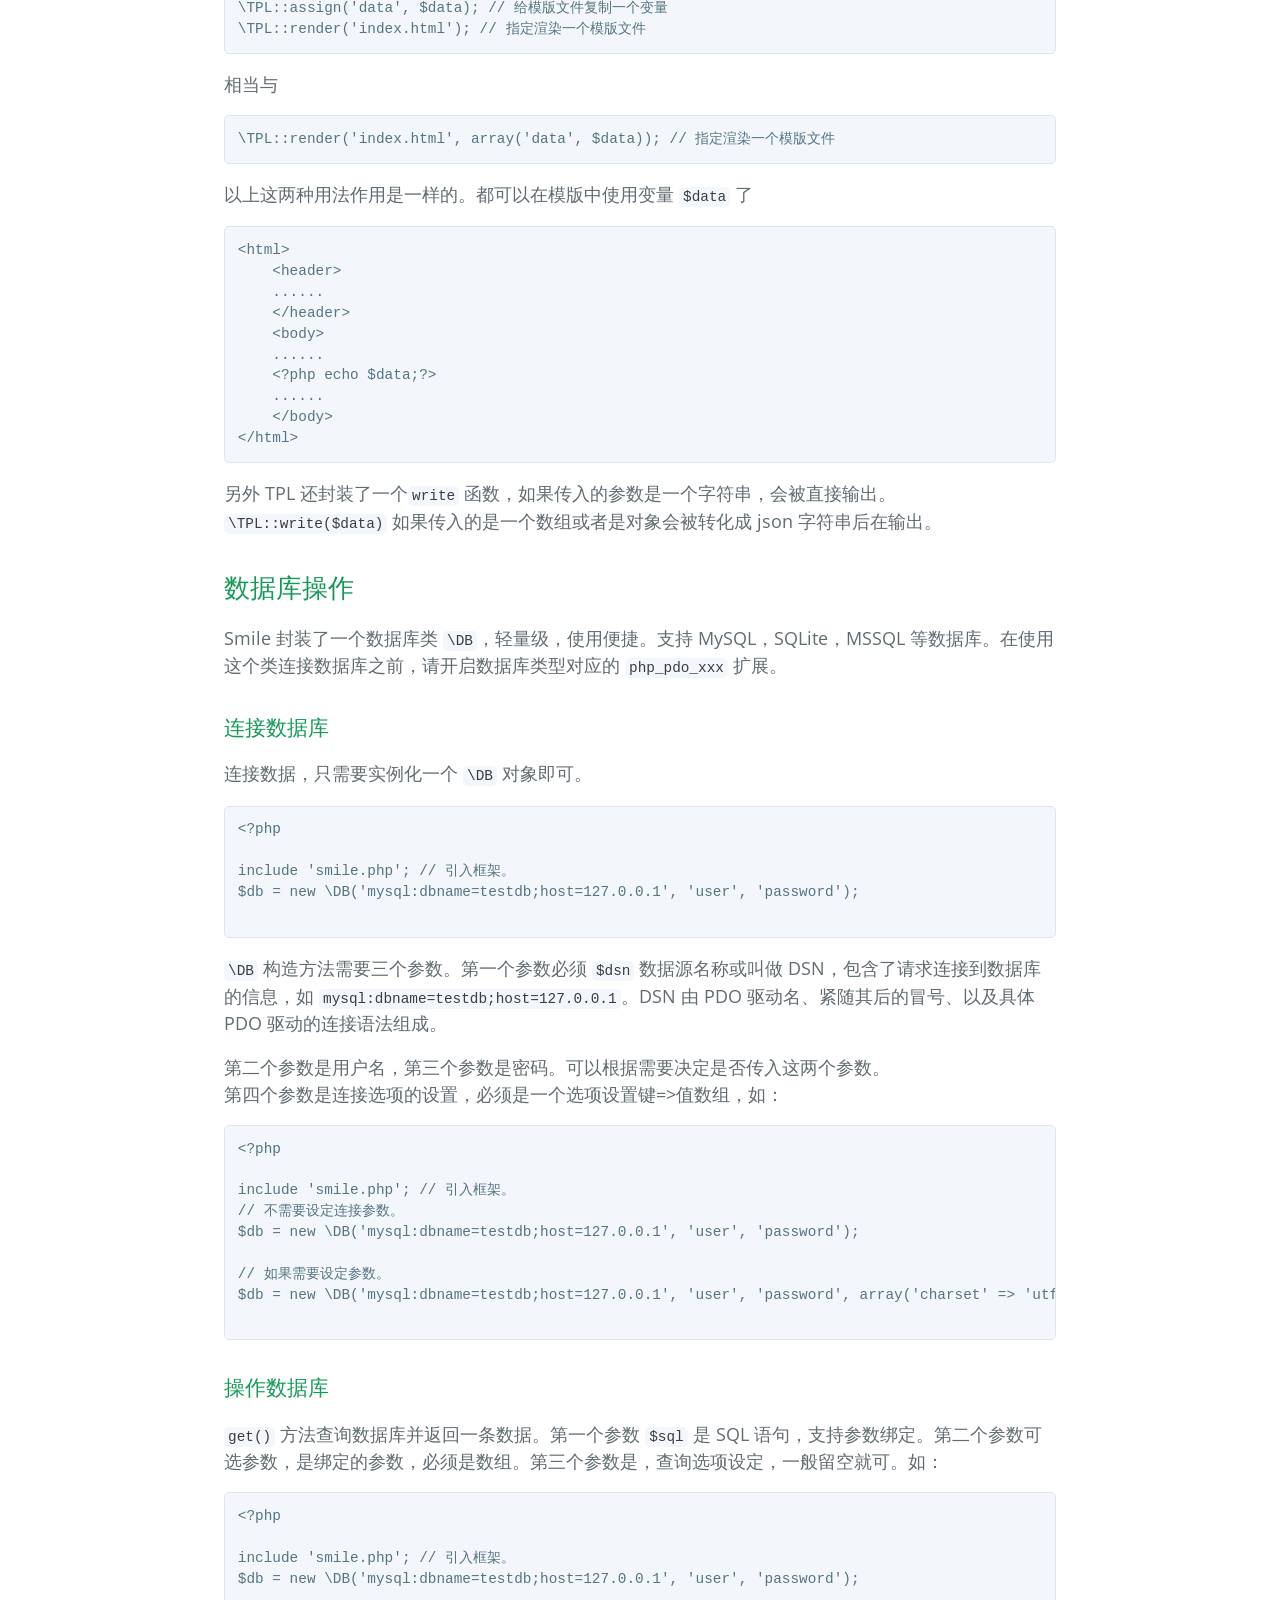
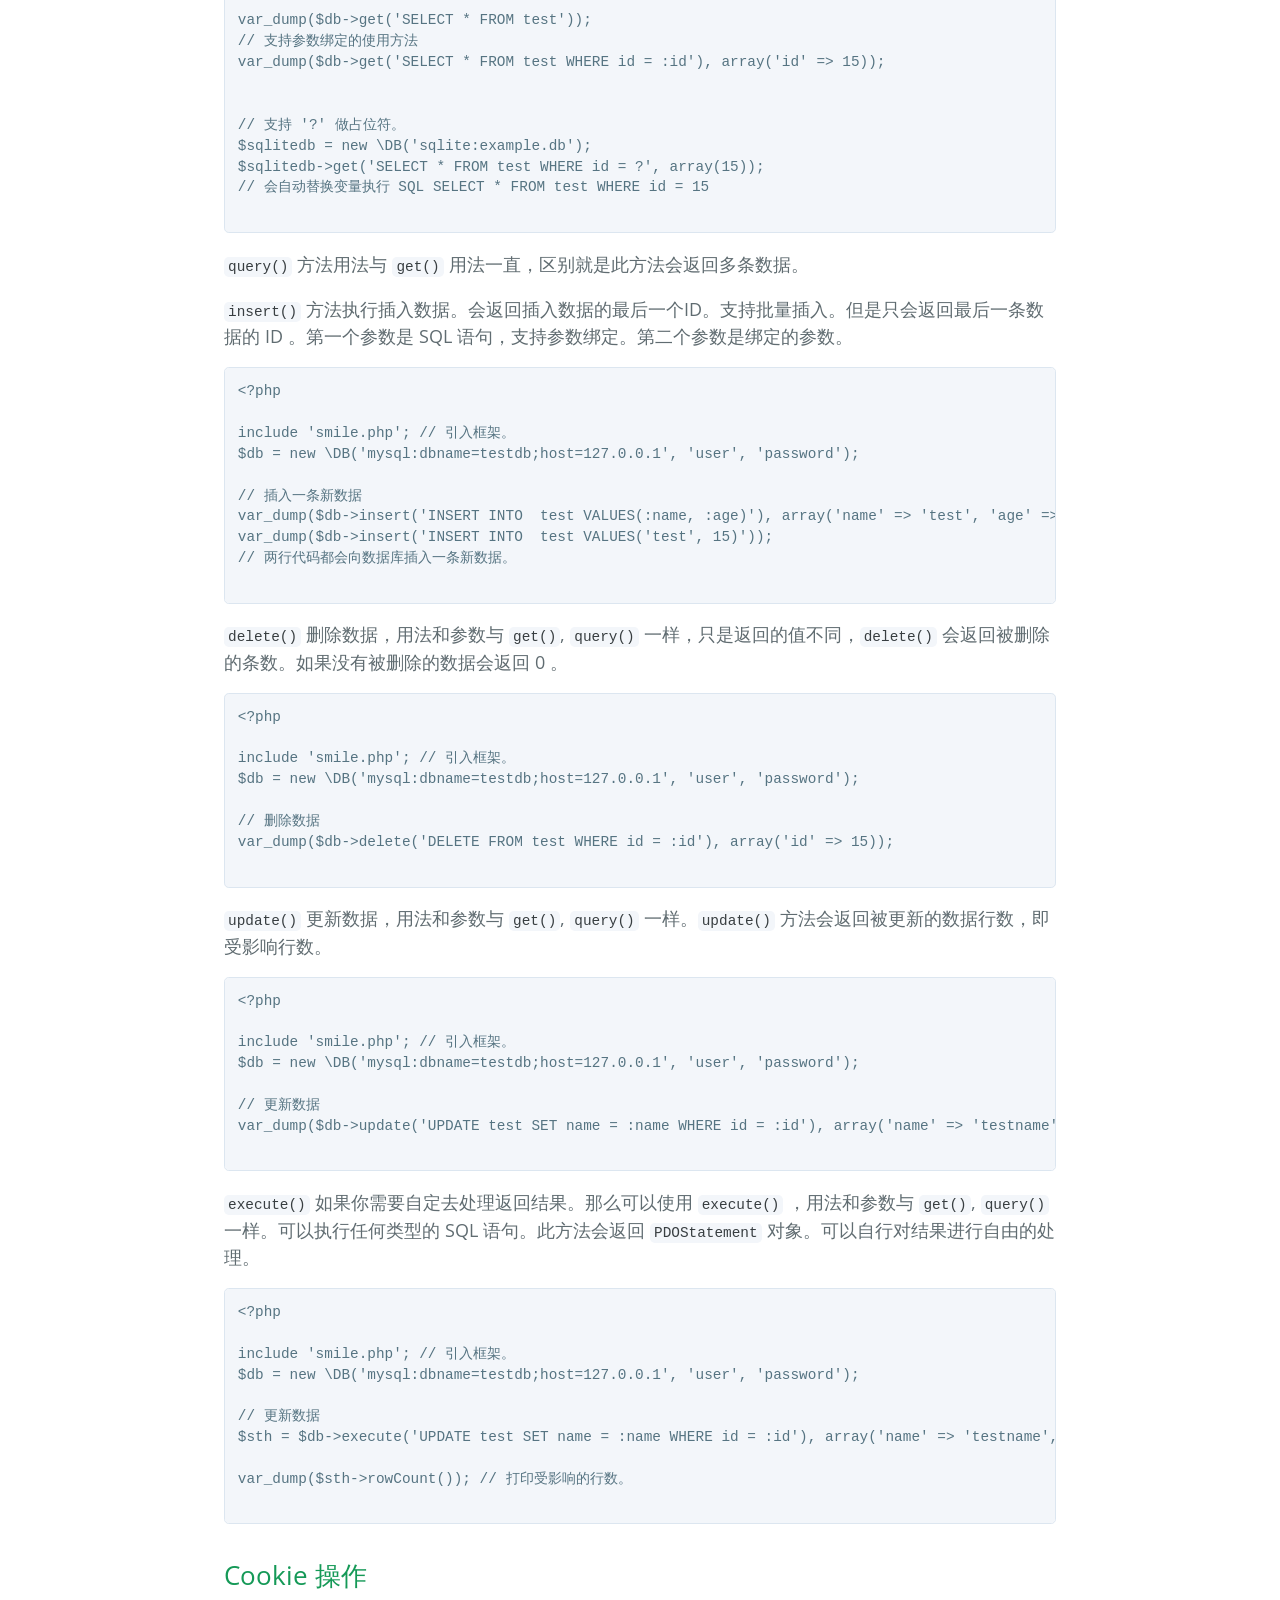
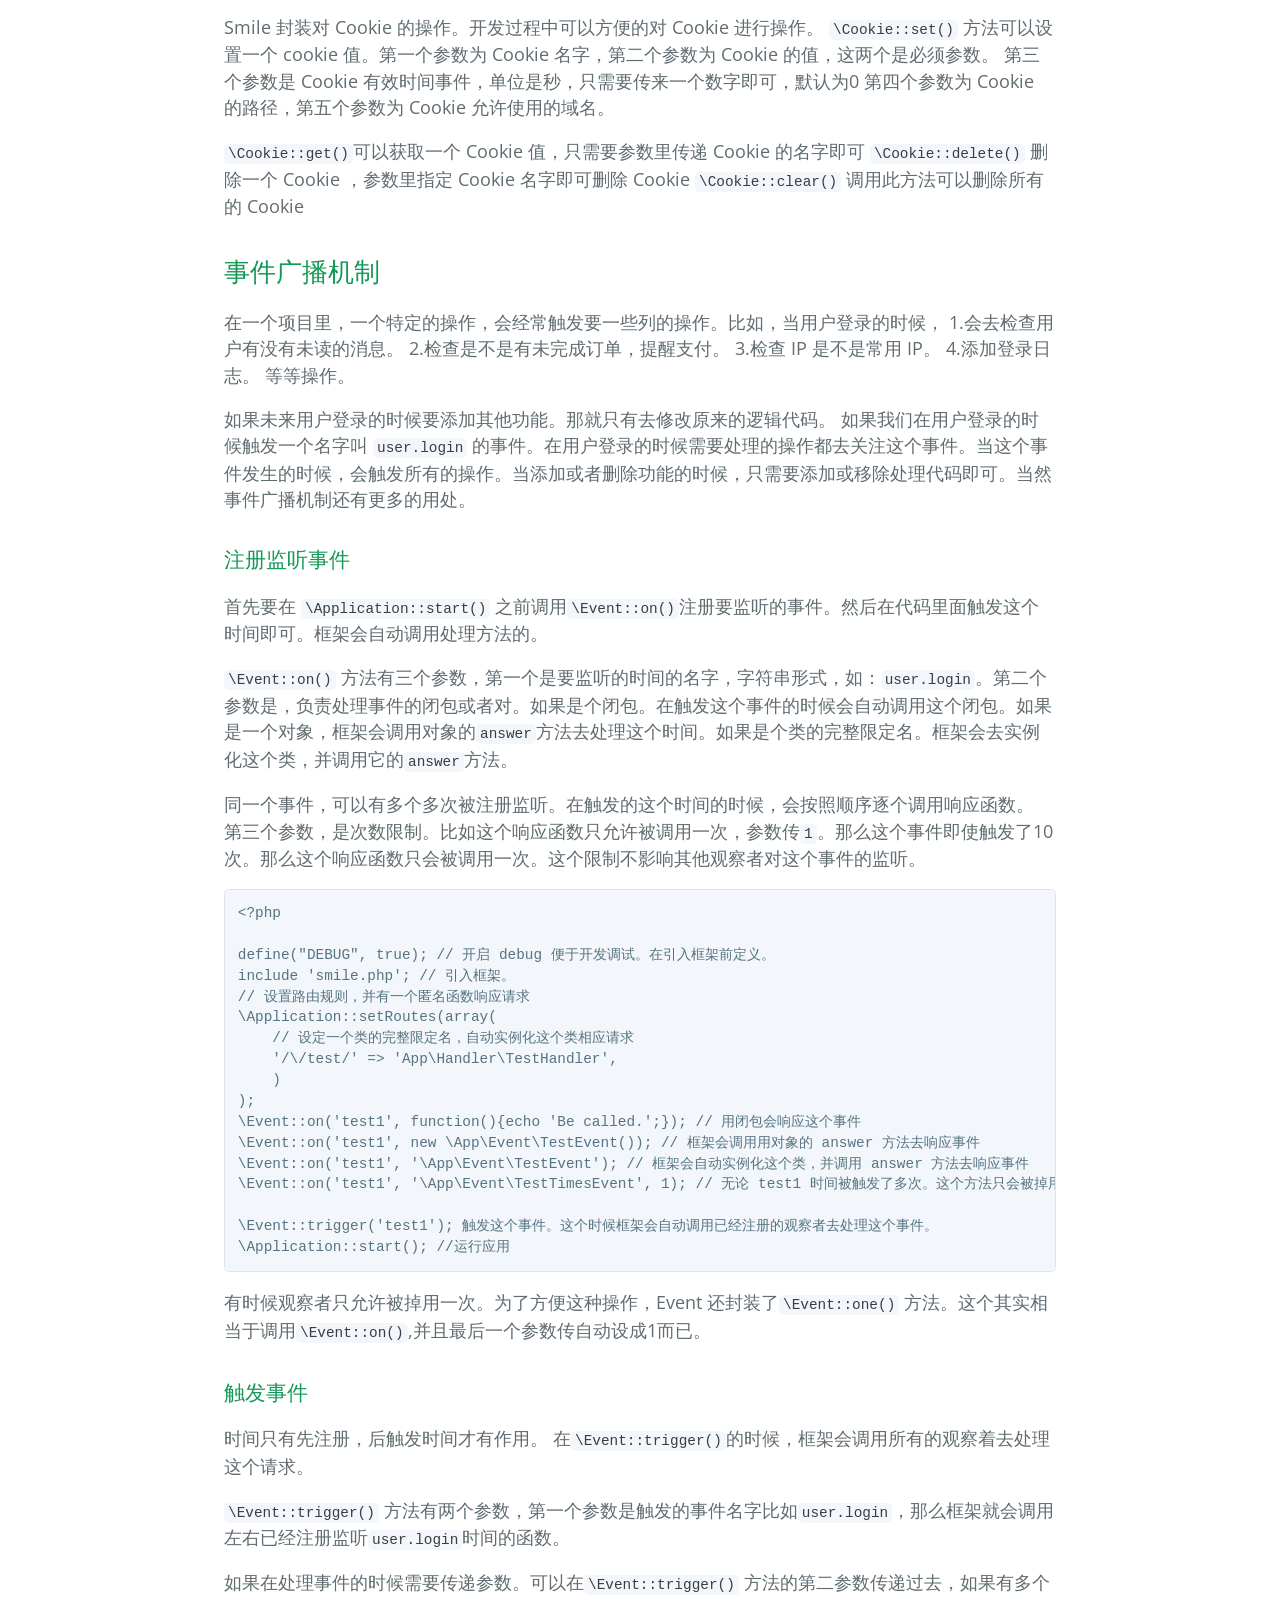
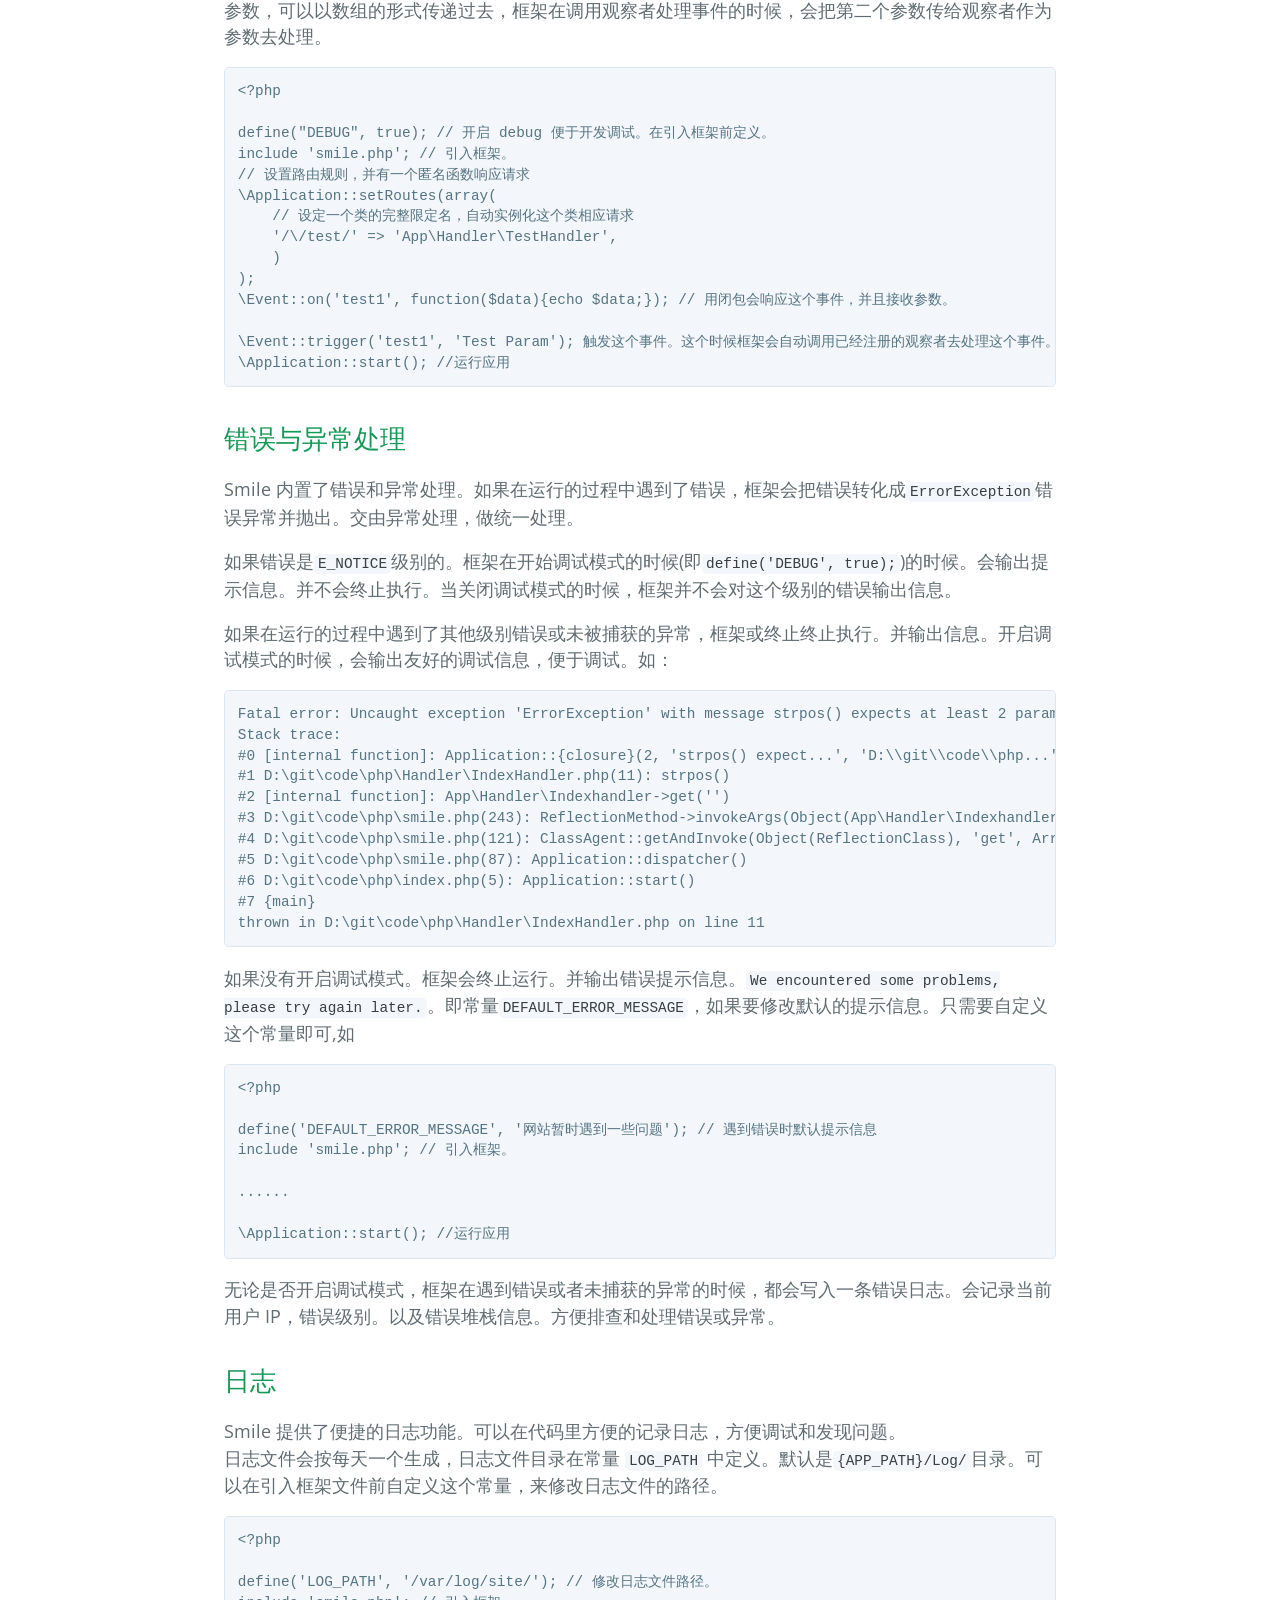
==== commit 6276c0b0: "Update doc.html" ====
--- a/doc.html
+++ b/doc.html
@@ -19,23 +19,6 @@
     </section>
 
     <section class="main-content">
-<h2>
-<a id="hello-world" class="anchor" href="#hello-world" aria-hidden="true"><span class="octicon octicon-link"></span></a>Hello World</h2>
-
-<p>这里以一个简单的例子让大家了解 Smile</p>
-
-<pre><code>&lt;?php
-
-define("DEBUG", true); // 开启 debug 便于开发调试。在引入框架前定义。
-include 'smile.php'; // 引入框架。
-// 设置路由规则，并有一个匿名函数响应请求
-\Application::setRoutes(array('/\//' =&gt; function()
-    {
-        echo 'Hello World.'; // 输出信息
-    }
-    ));
-\Application::start(); //运行应用
-</code></pre>
 
 <h2>
 <a id="环境要求" class="anchor" href="#%E7%8E%AF%E5%A2%83%E8%A6%81%E6%B1%82" aria-hidden="true"><span class="octicon octicon-link"></span></a>环境要求</h2>
@@ -43,6 +26,25 @@
 <p>Smile 需要运行在 PHP 5.3 以及以上版本，而且也能在 PHP 7里面很好的运行。
 因为 Smile 的路由是 restful 风格的，运行的时候需要开启 pathinfo，
 如果要是想使用 Smile 封装的 DB 操作，需要安装并启用 PDO 扩展。</p>
+
+<h2>
+<a id="hello-world" class="anchor" href="#hello-world" aria-hidden="true"><span class="octicon octicon-link"></span></a>Hello World</h2>
+
+<p>这里以一个简单的例子让大家了解 Smile</p>
+
+<pre><code>&lt;?php
+
+define("DEBUG", true); // 开启 debug 便于开发调试。在引入框架前定义。
+include 'smile.php'; // 引入框架。
+// 设置路由规则，并有一个匿名函数响应请求
+\Application::setRoutes(array('/\//' =&gt; function()
+    {
+        echo 'Hello World.'; // 输出信息
+    }
+    ));
+\Application::start(); //运行应用
+</code></pre>
+
 
 <h2>
 <a id="命名空间与自动加载" class="anchor" href="#%E5%91%BD%E5%90%8D%E7%A9%BA%E9%97%B4%E4%B8%8E%E8%87%AA%E5%8A%A8%E5%8A%A0%E8%BD%BD" aria-hidden="true"><span class="octicon octicon-link"></span></a>命名空间与自动加载</h2>
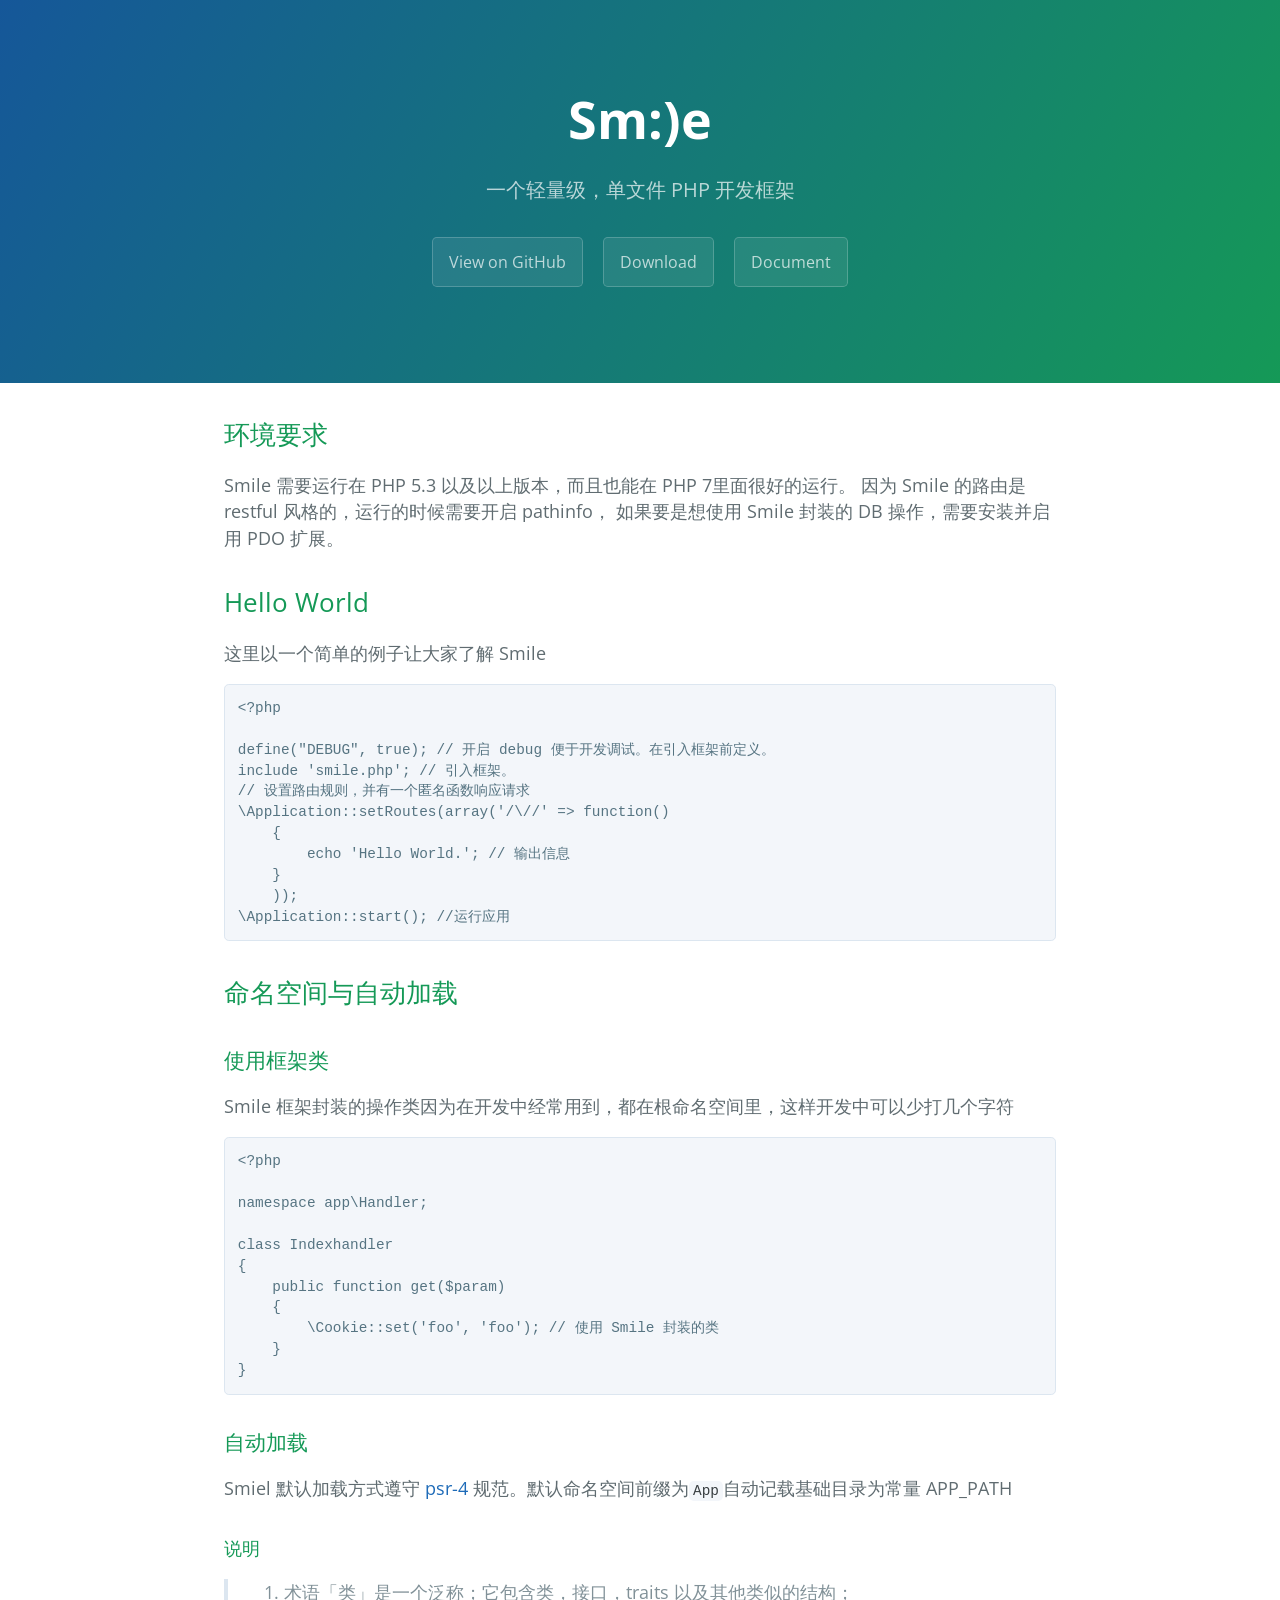
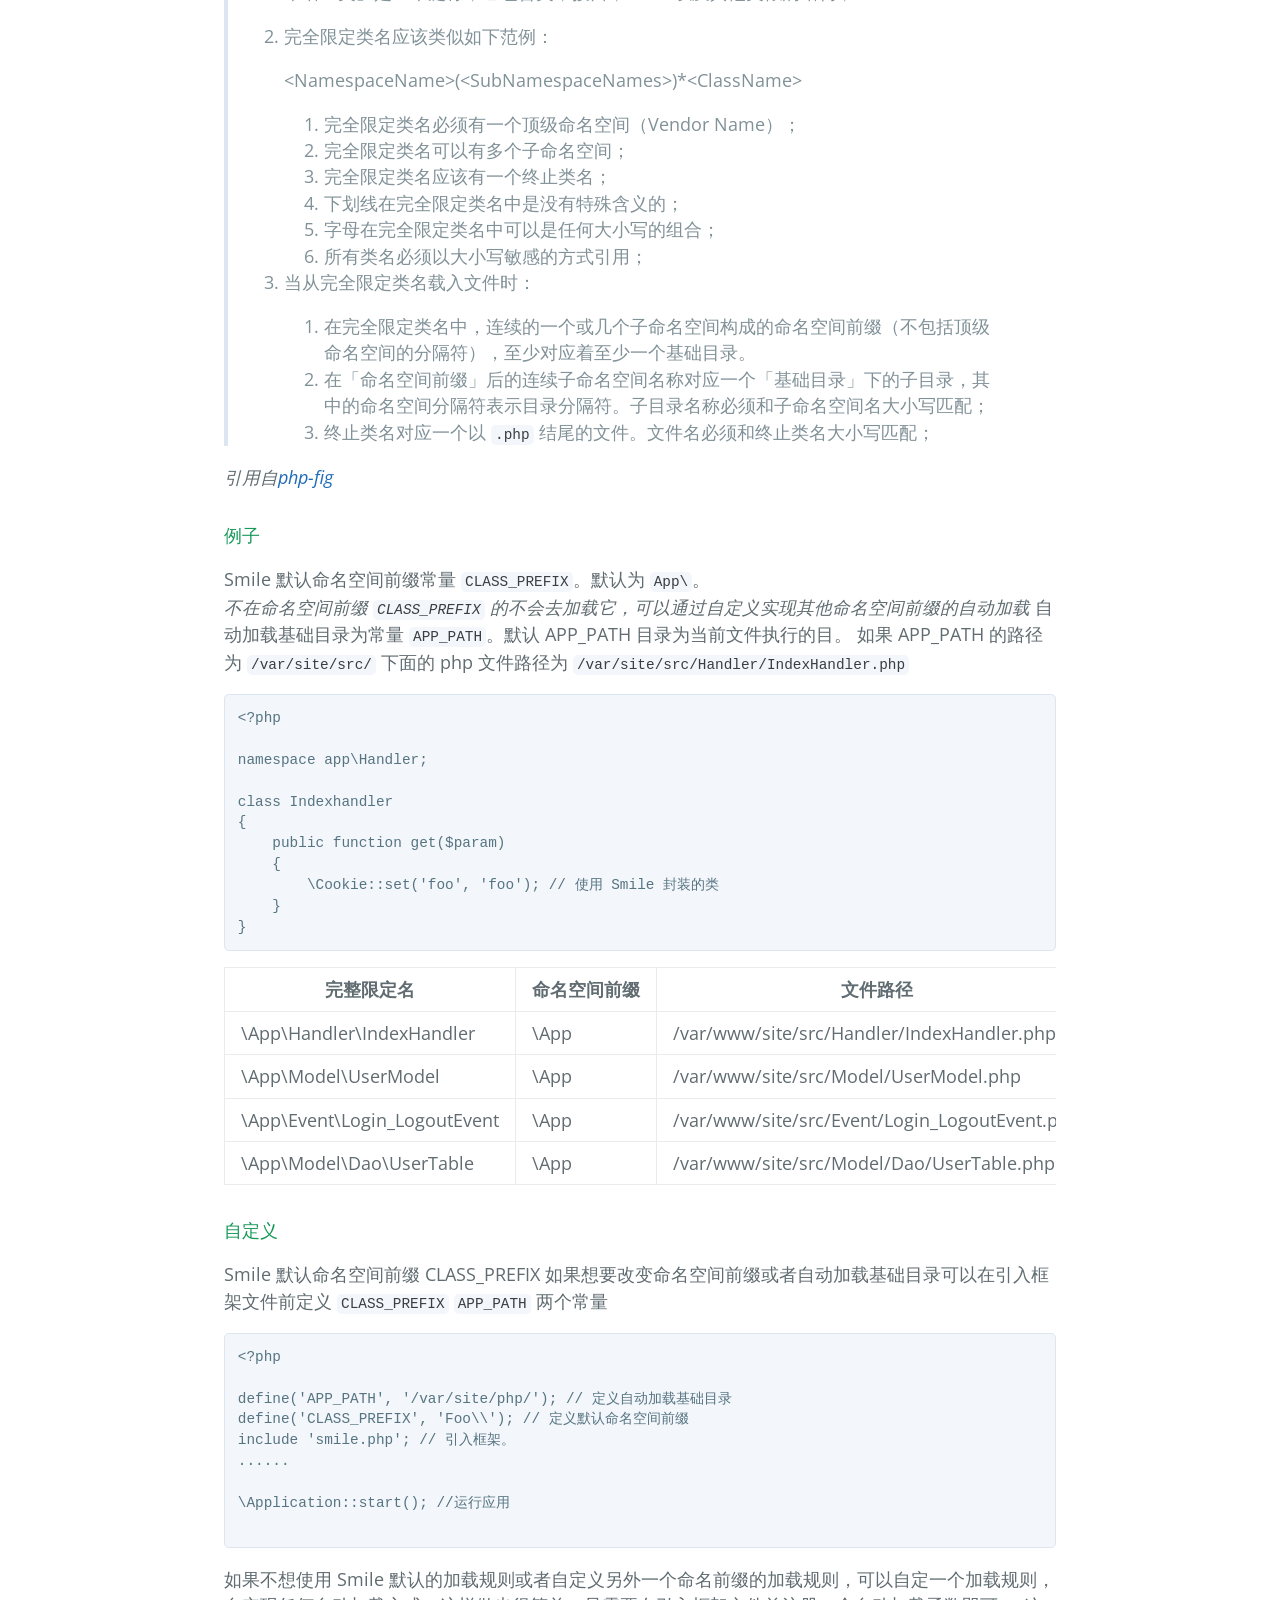
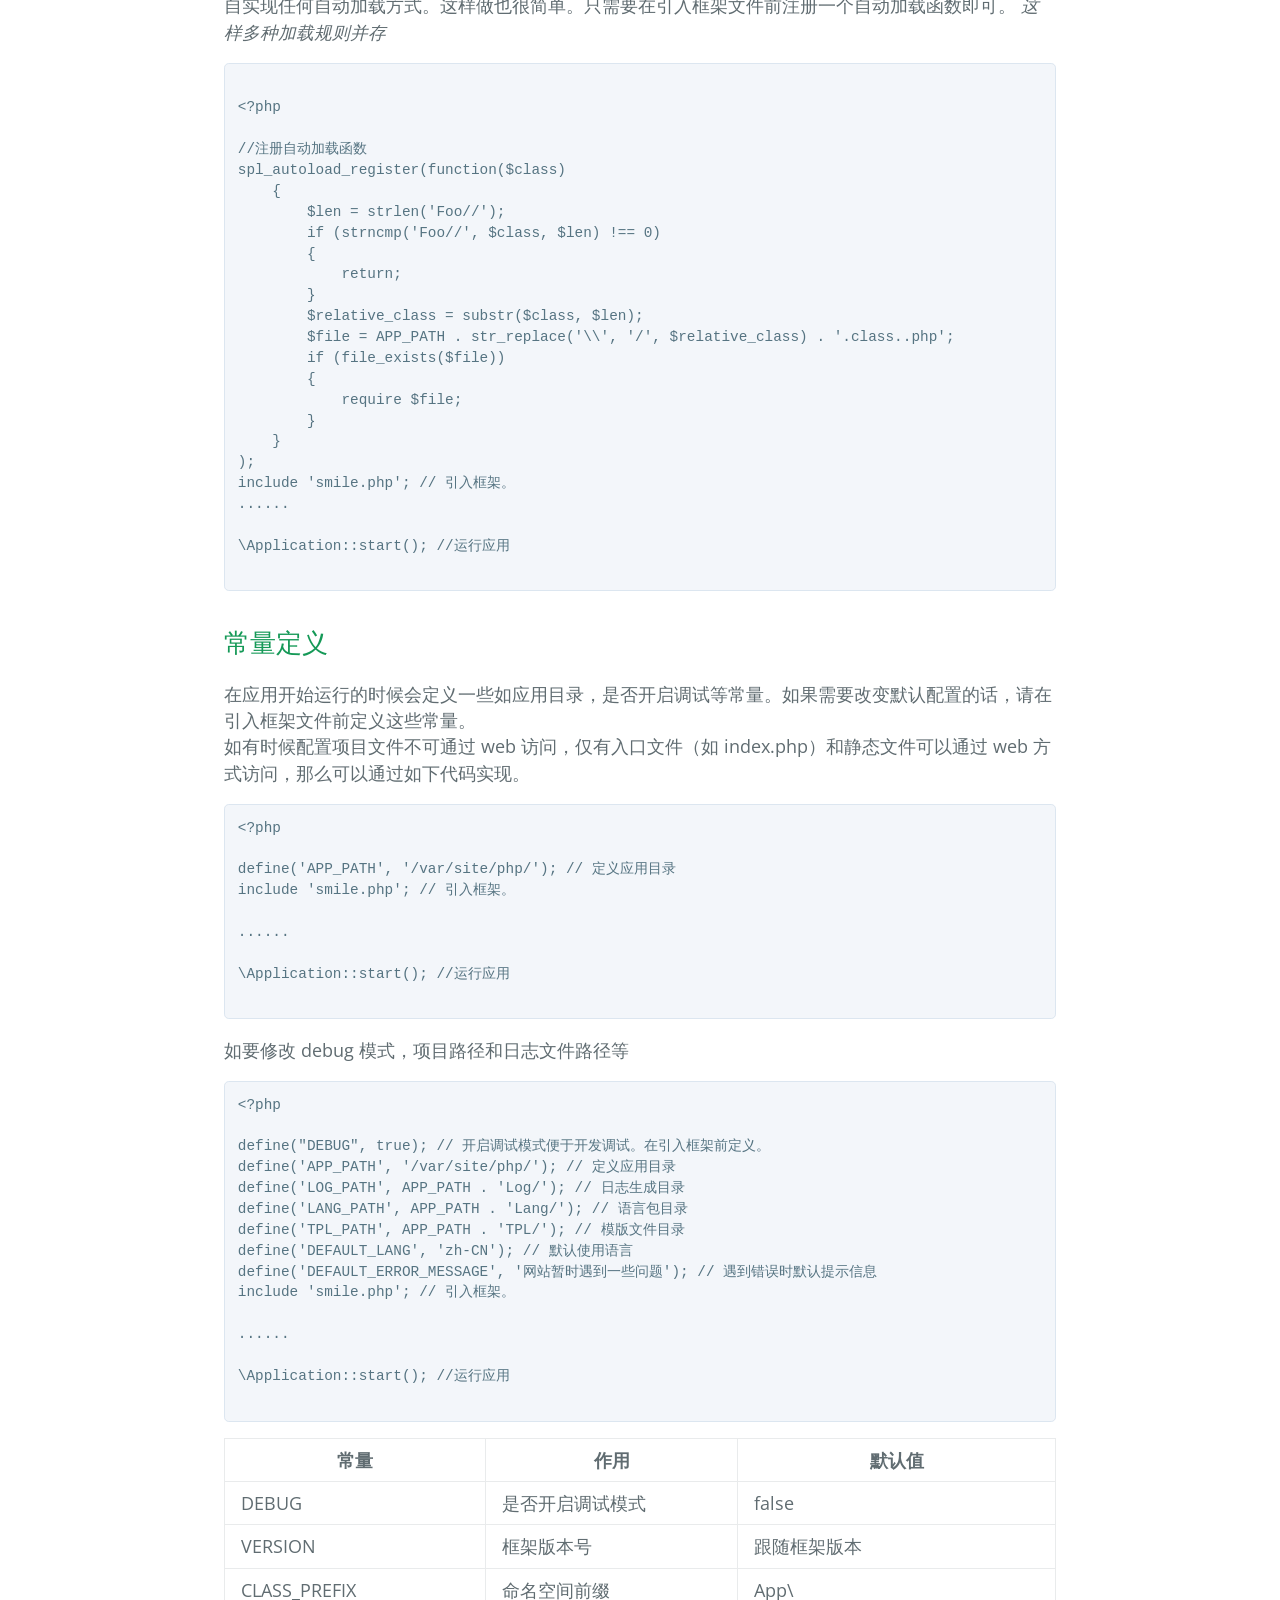
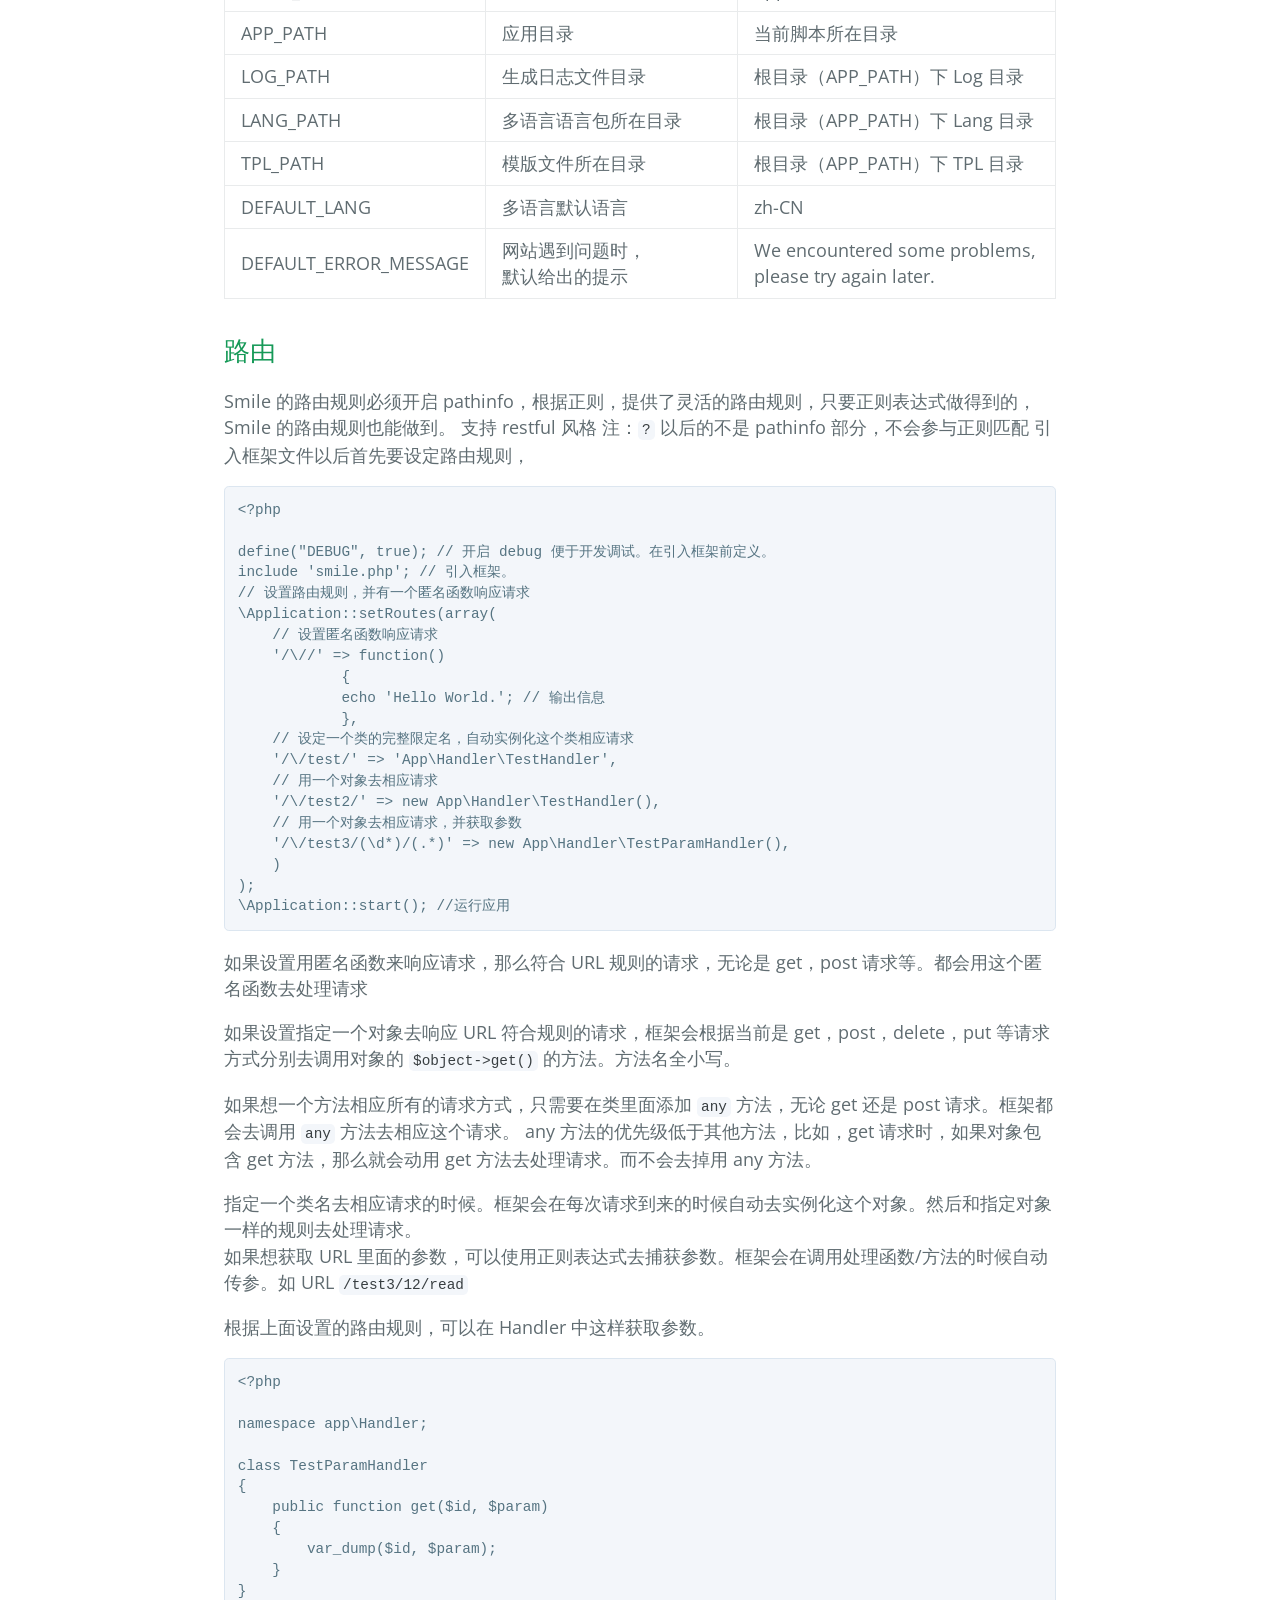
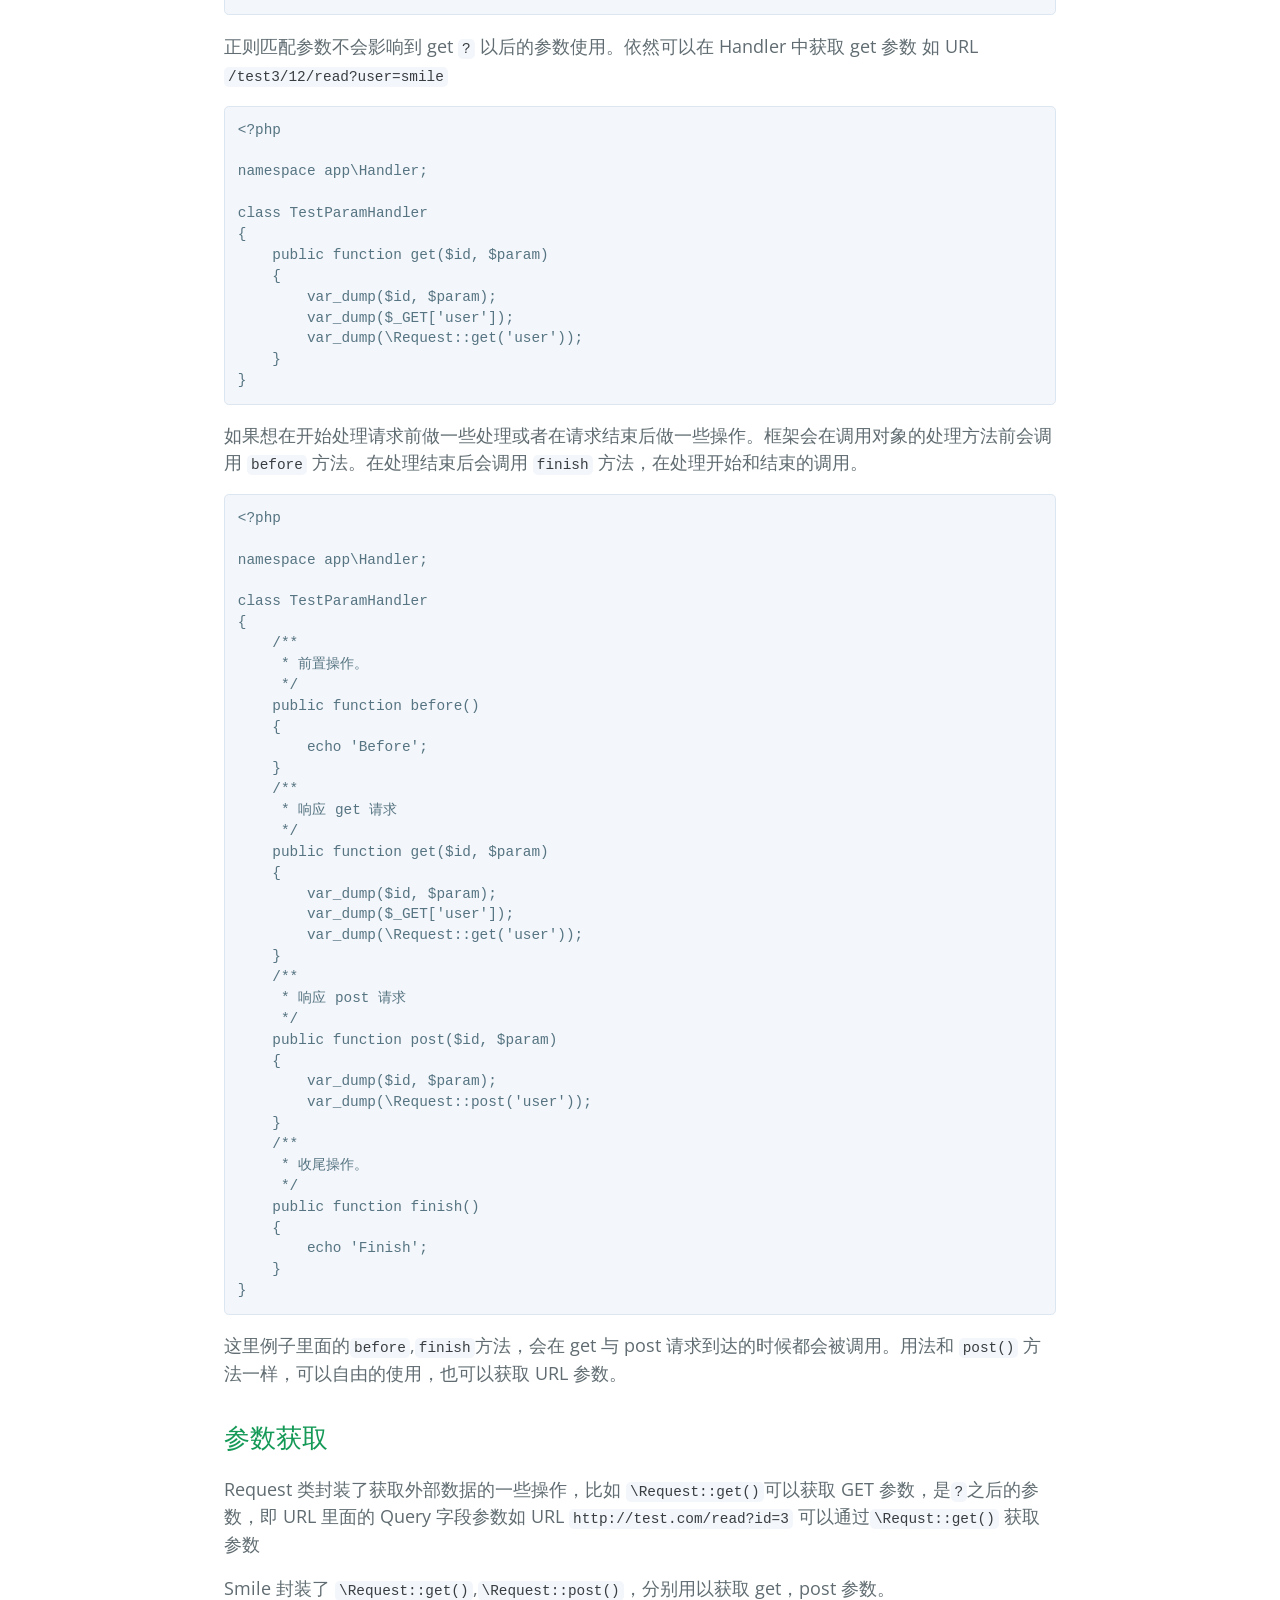
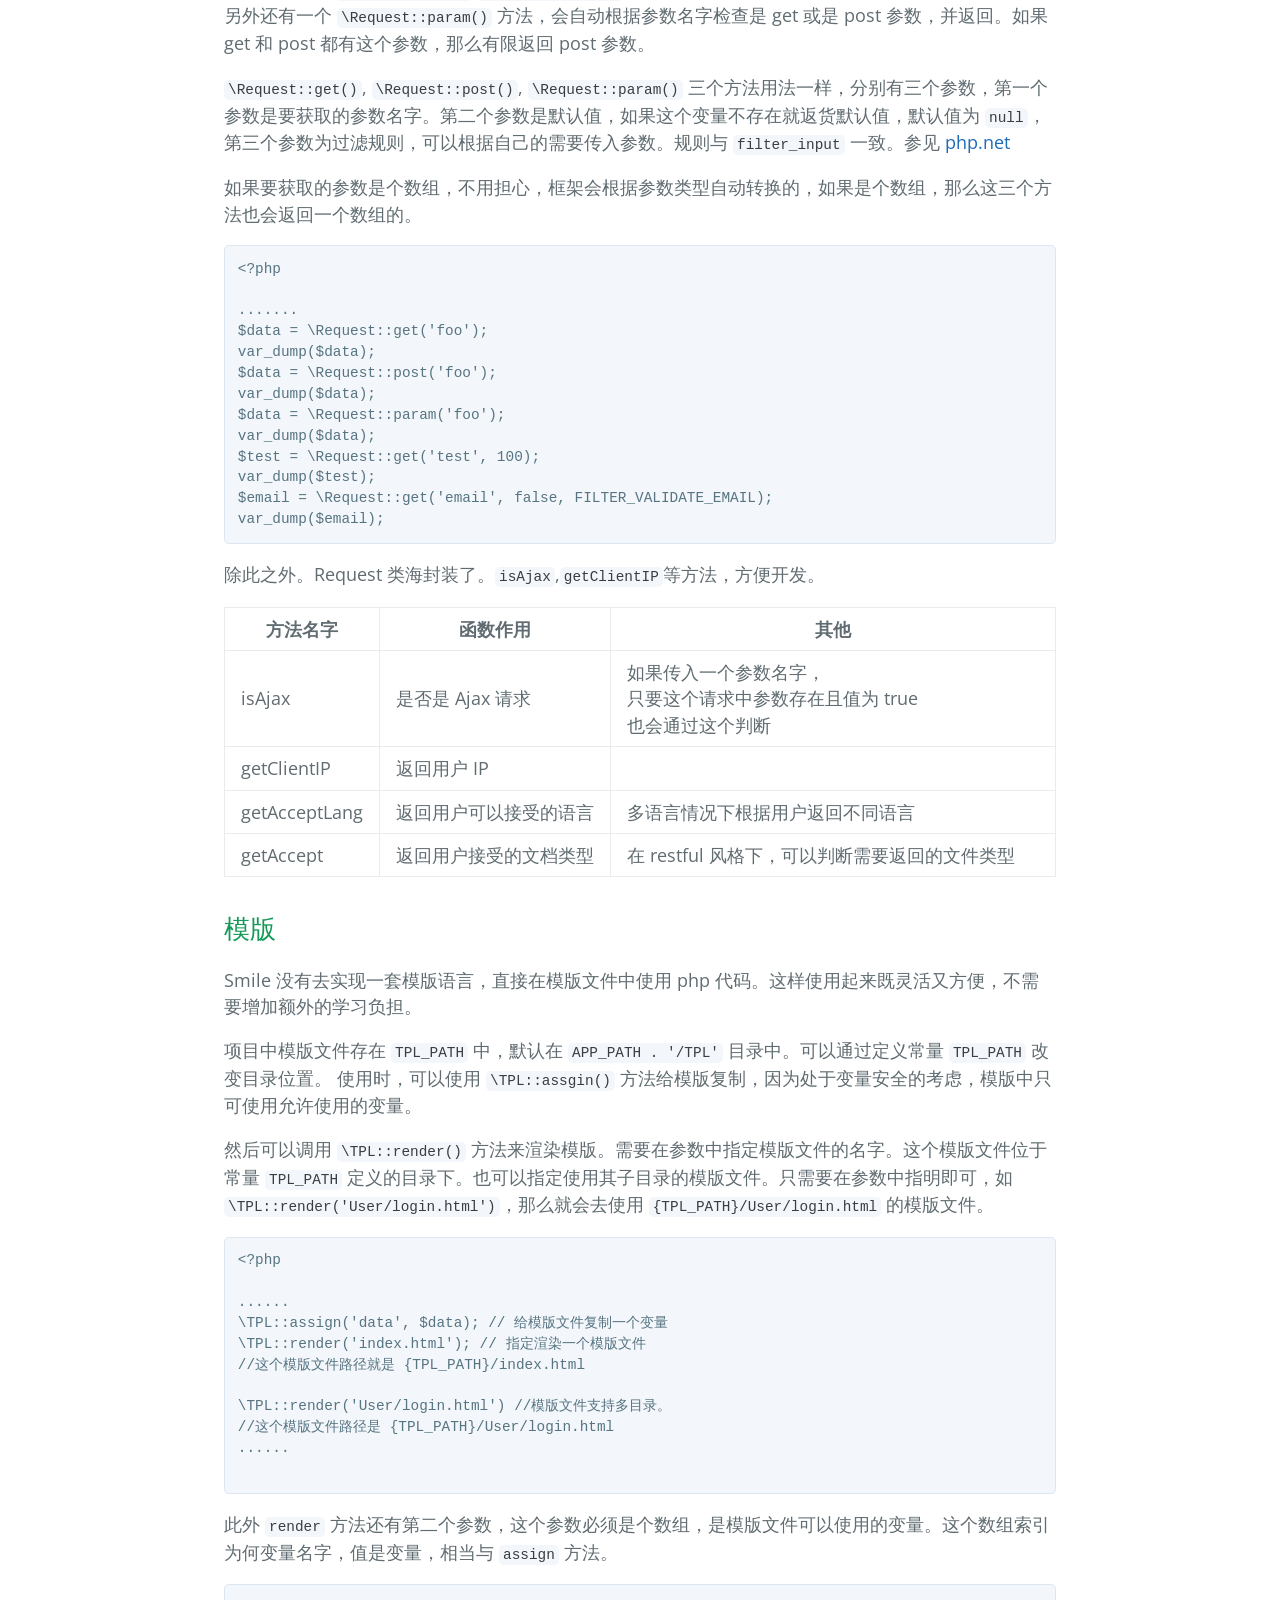
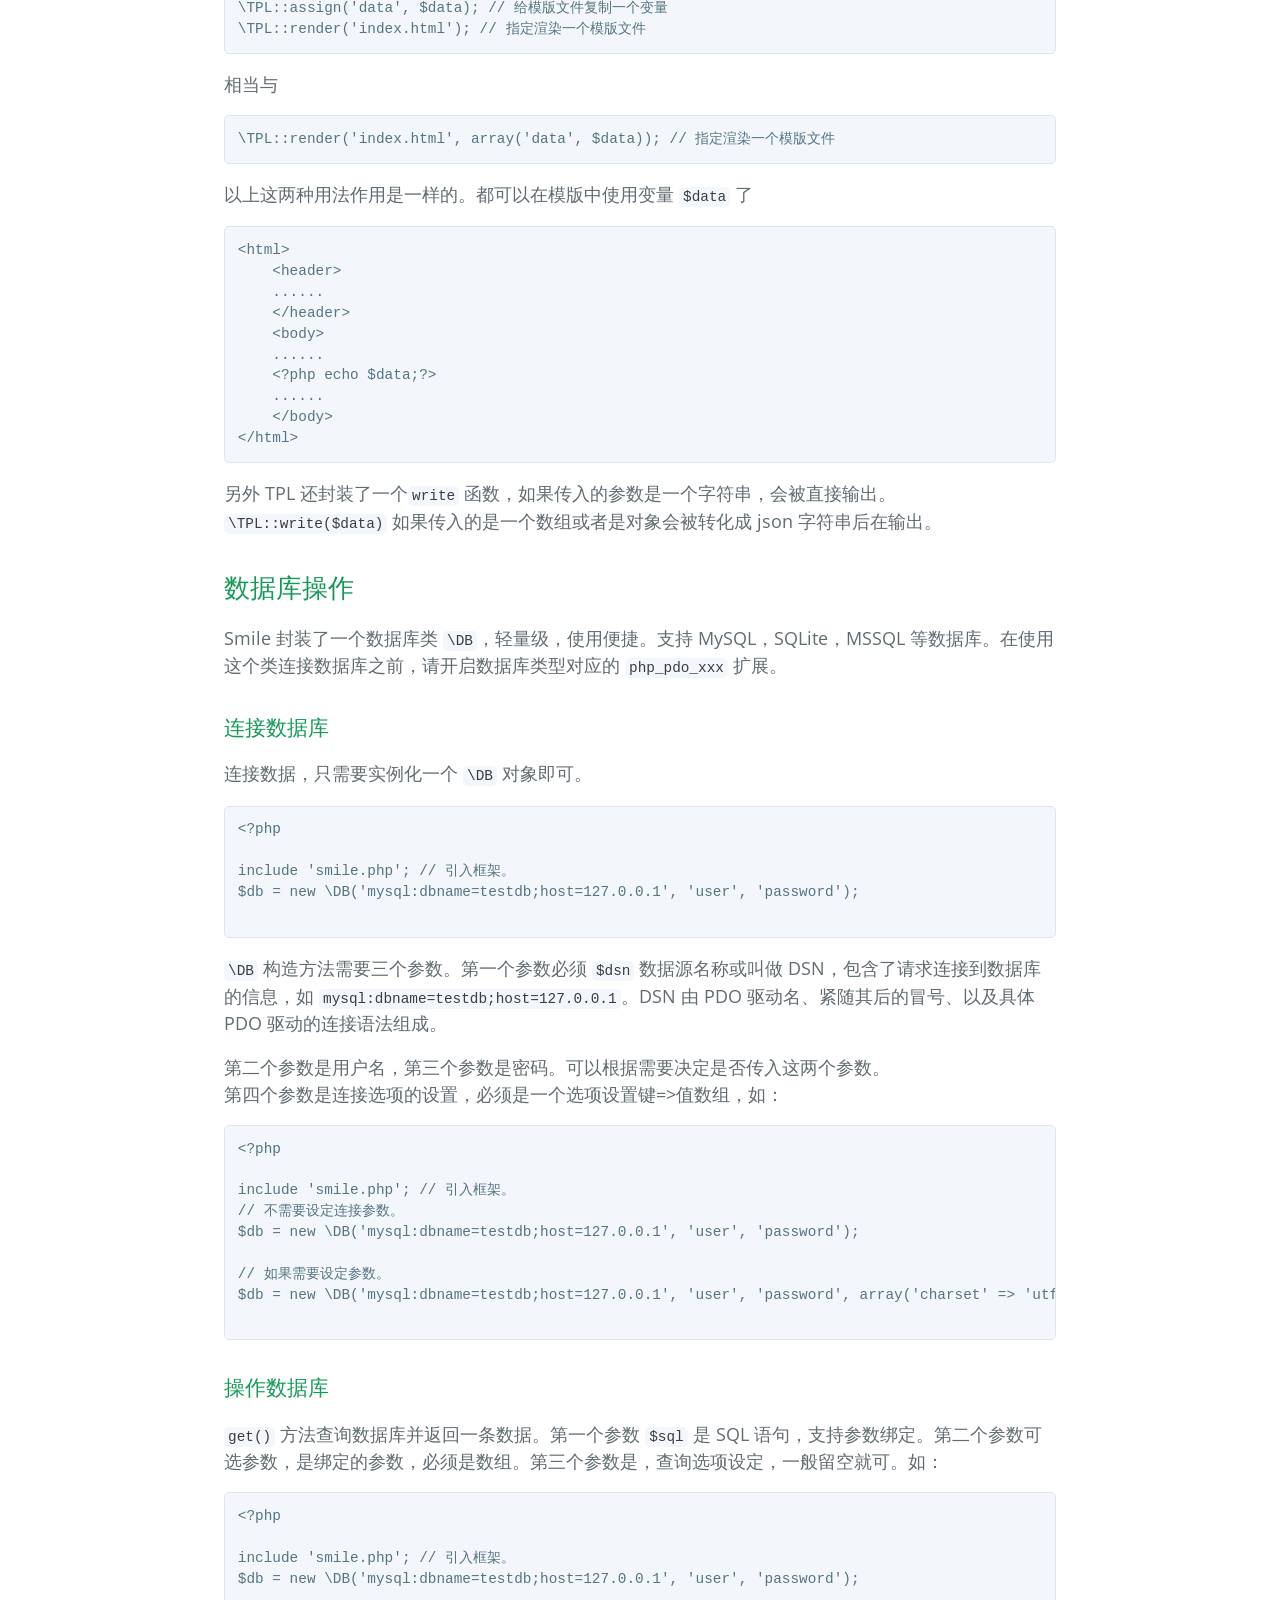
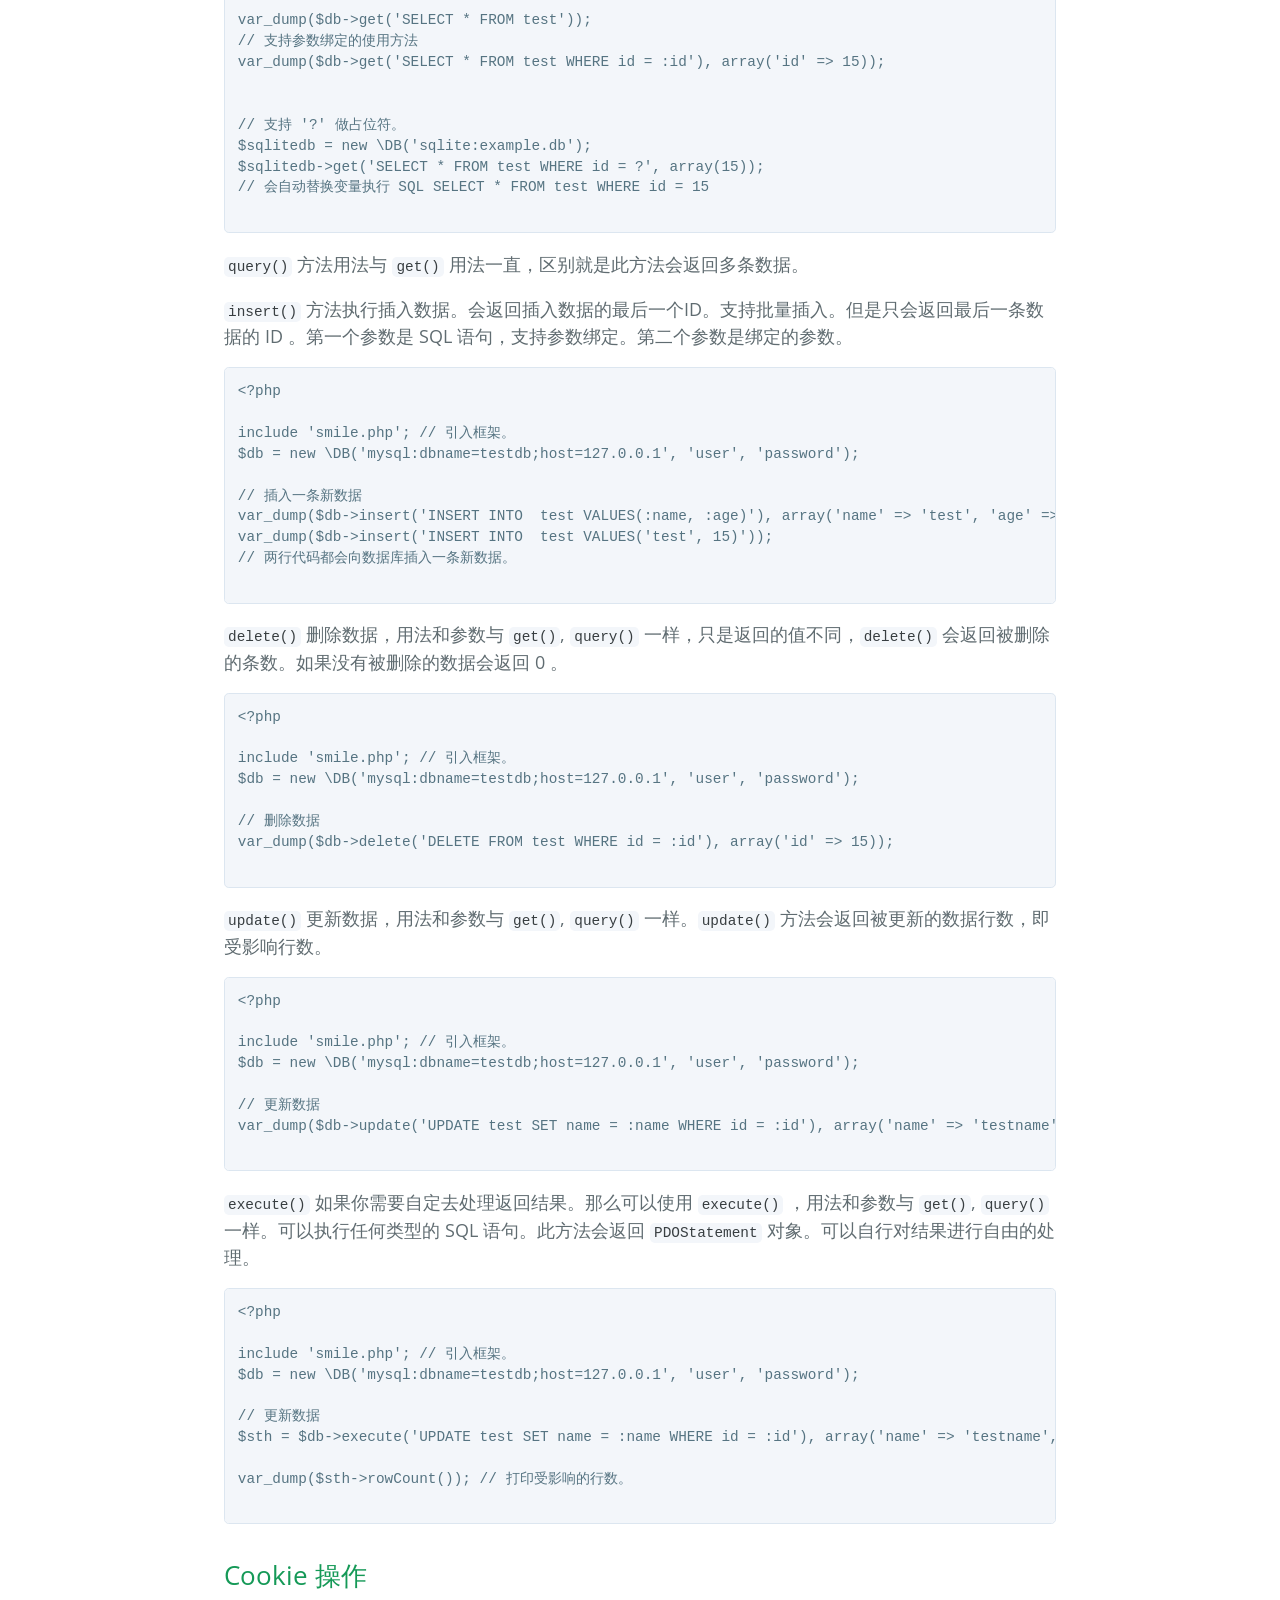
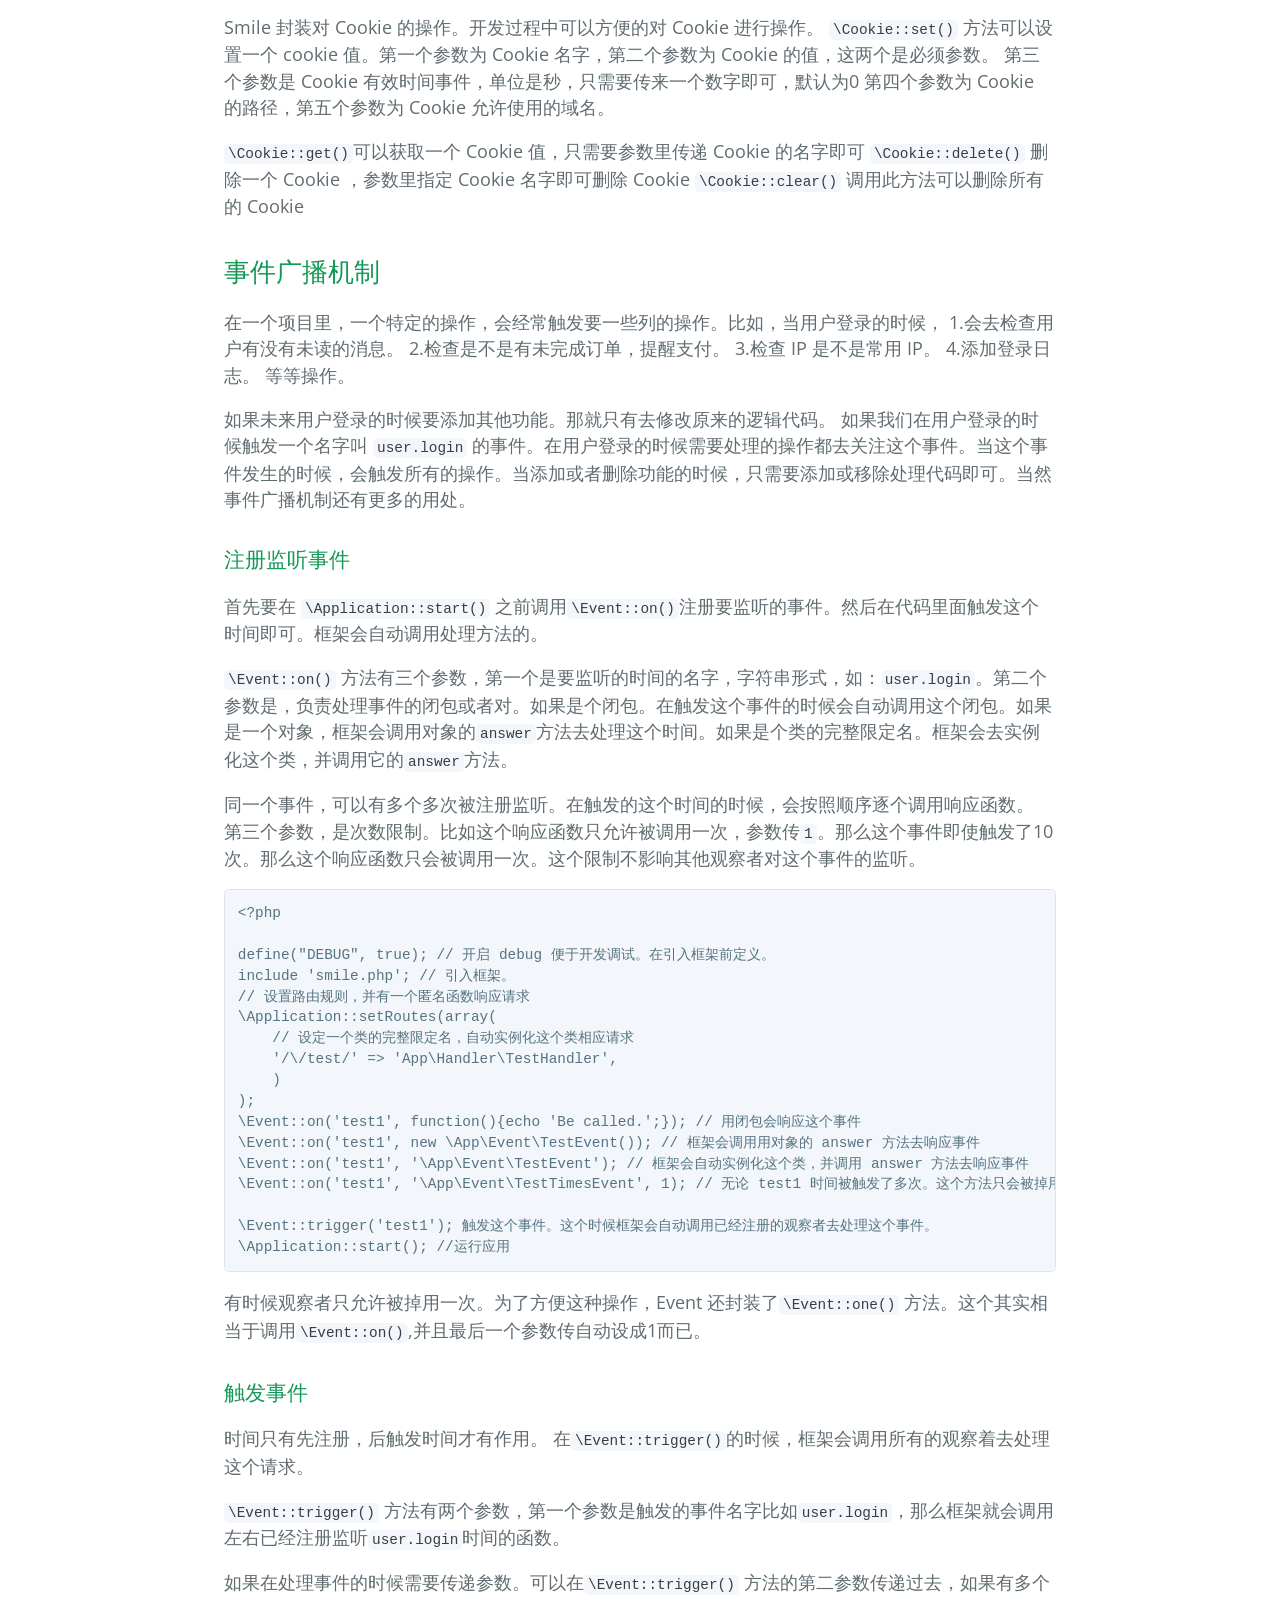
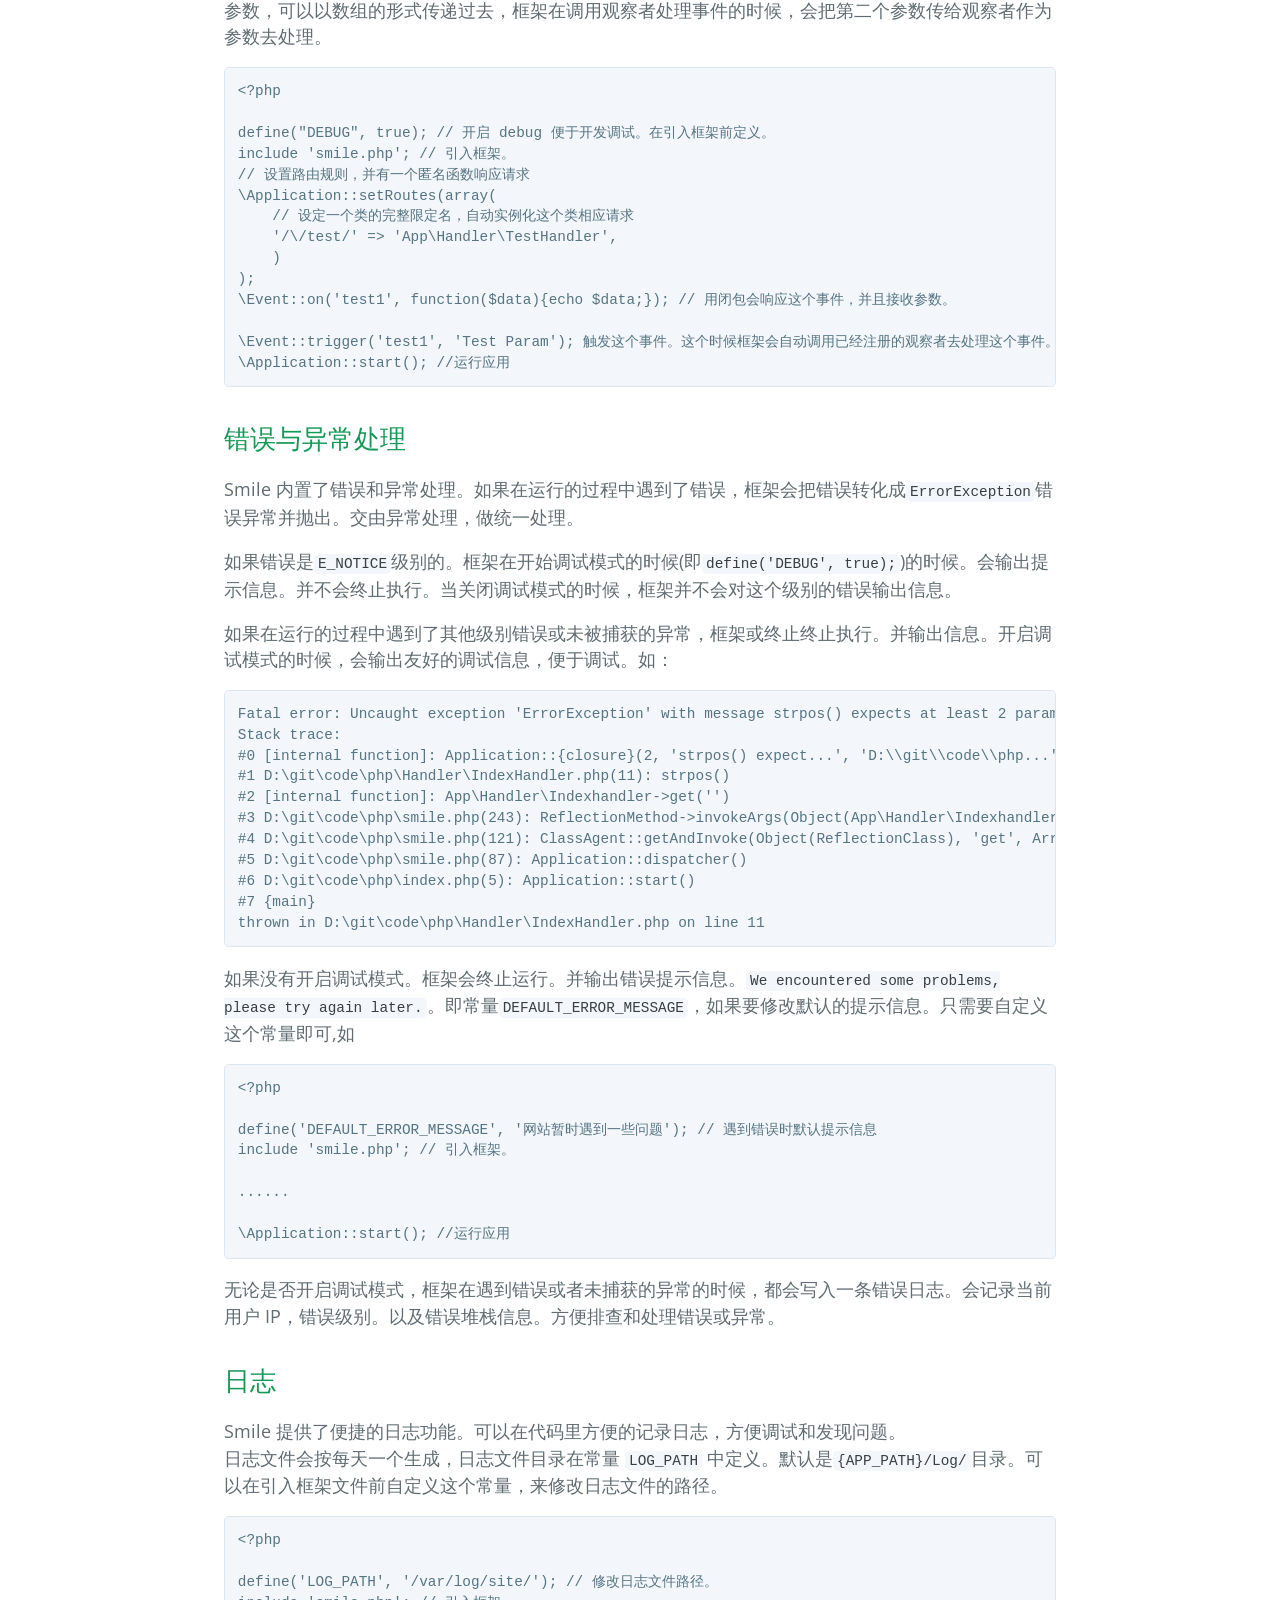
==== commit d5353559: "Update doc.html" ====
--- a/doc.html
+++ b/doc.html
@@ -112,8 +112,8 @@
 <p>Smile 默认命名空间前缀常量 <code>CLASS_PREFIX</code>。默认为 <code>App\</code>。<br>
 <em>不在命名空间前缀 <code>CLASS_PREFIX</code> 的不会去加载它，可以通过自定义实现其他命名空间前缀的自动加载</em>
 自动加载基础目录为常量 <code>APP_PATH</code>。默认 APP_PATH 目录为当前文件执行的目。
-如果 APP_PATH 的路径为 <code>/var/www/site/src/</code> 
-下面的 php 文件路径为 <code>/var/www/site/src/Handler/IndexHandler.php</code></p>
+如果 APP_PATH 的路径为 <code>/var/site/src/</code> 
+下面的 php 文件路径为 <code>/var/site/src/Handler/IndexHandler.php</code></p>
 
 <pre><code>&lt;?php
 
@@ -422,7 +422,7 @@
 <p>Smile 封装了 <code>\Request::get()</code>,<code>\Request::post()</code>，分别用以获取 get，post 参数。<br>
 另外还有一个 <code>\Request::param()</code> 方法，会自动根据参数名字检查是 get 或是 post 参数，并返回。如果 get 和 post 都有这个参数，那么有限返回 post 参数。  </p>
 
-<p><code>\Request::get()</code>,<code>\Request::post()</code>,<code>\Request::param()</code> 三个方法用法一样，分别有三个参数，第一个参数是要获取的参数名字。第二个参数是默认值，如果这个变量不存在就返货默认值，默认值为 <code>null</code>，第三个参数为过滤规则，可以根据自己的需要传入参数。规则与 <code>filter_input</code> 一致。参见 <a href="http://php.net/manual/zh/filter.constants.php">php.net</a>  </p>
+<p><code>\Request::get()</code>, <code>\Request::post()</code>, <code>\Request::param()</code> 三个方法用法一样，分别有三个参数，第一个参数是要获取的参数名字。第二个参数是默认值，如果这个变量不存在就返货默认值，默认值为 <code>null</code>，第三个参数为过滤规则，可以根据自己的需要传入参数。规则与 <code>filter_input</code> 一致。参见 <a href="http://php.net/manual/zh/filter.constants.php">php.net</a>  </p>
 
 <p>如果要获取的参数是个数组，不用担心，框架会根据参数类型自动转换的，如果是个数组，那么这三个方法也会返回一个数组的。  </p>
 
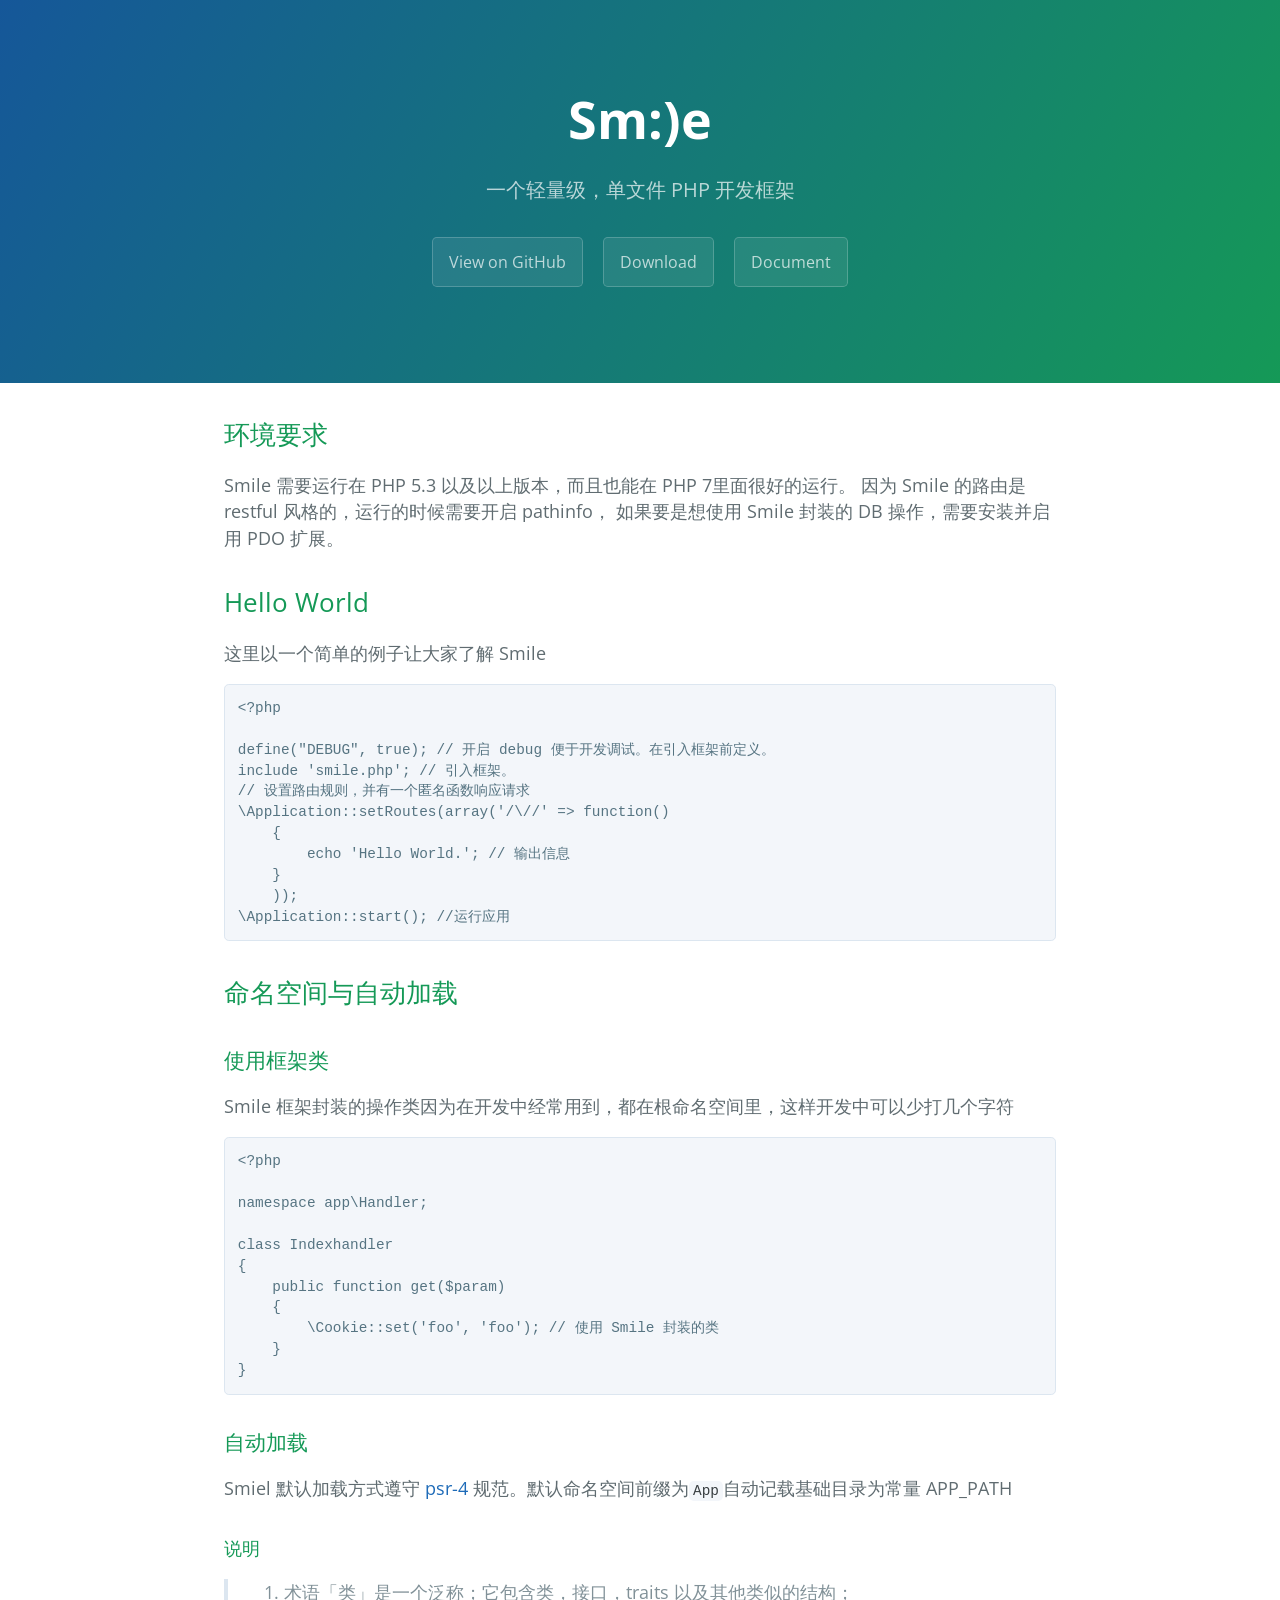
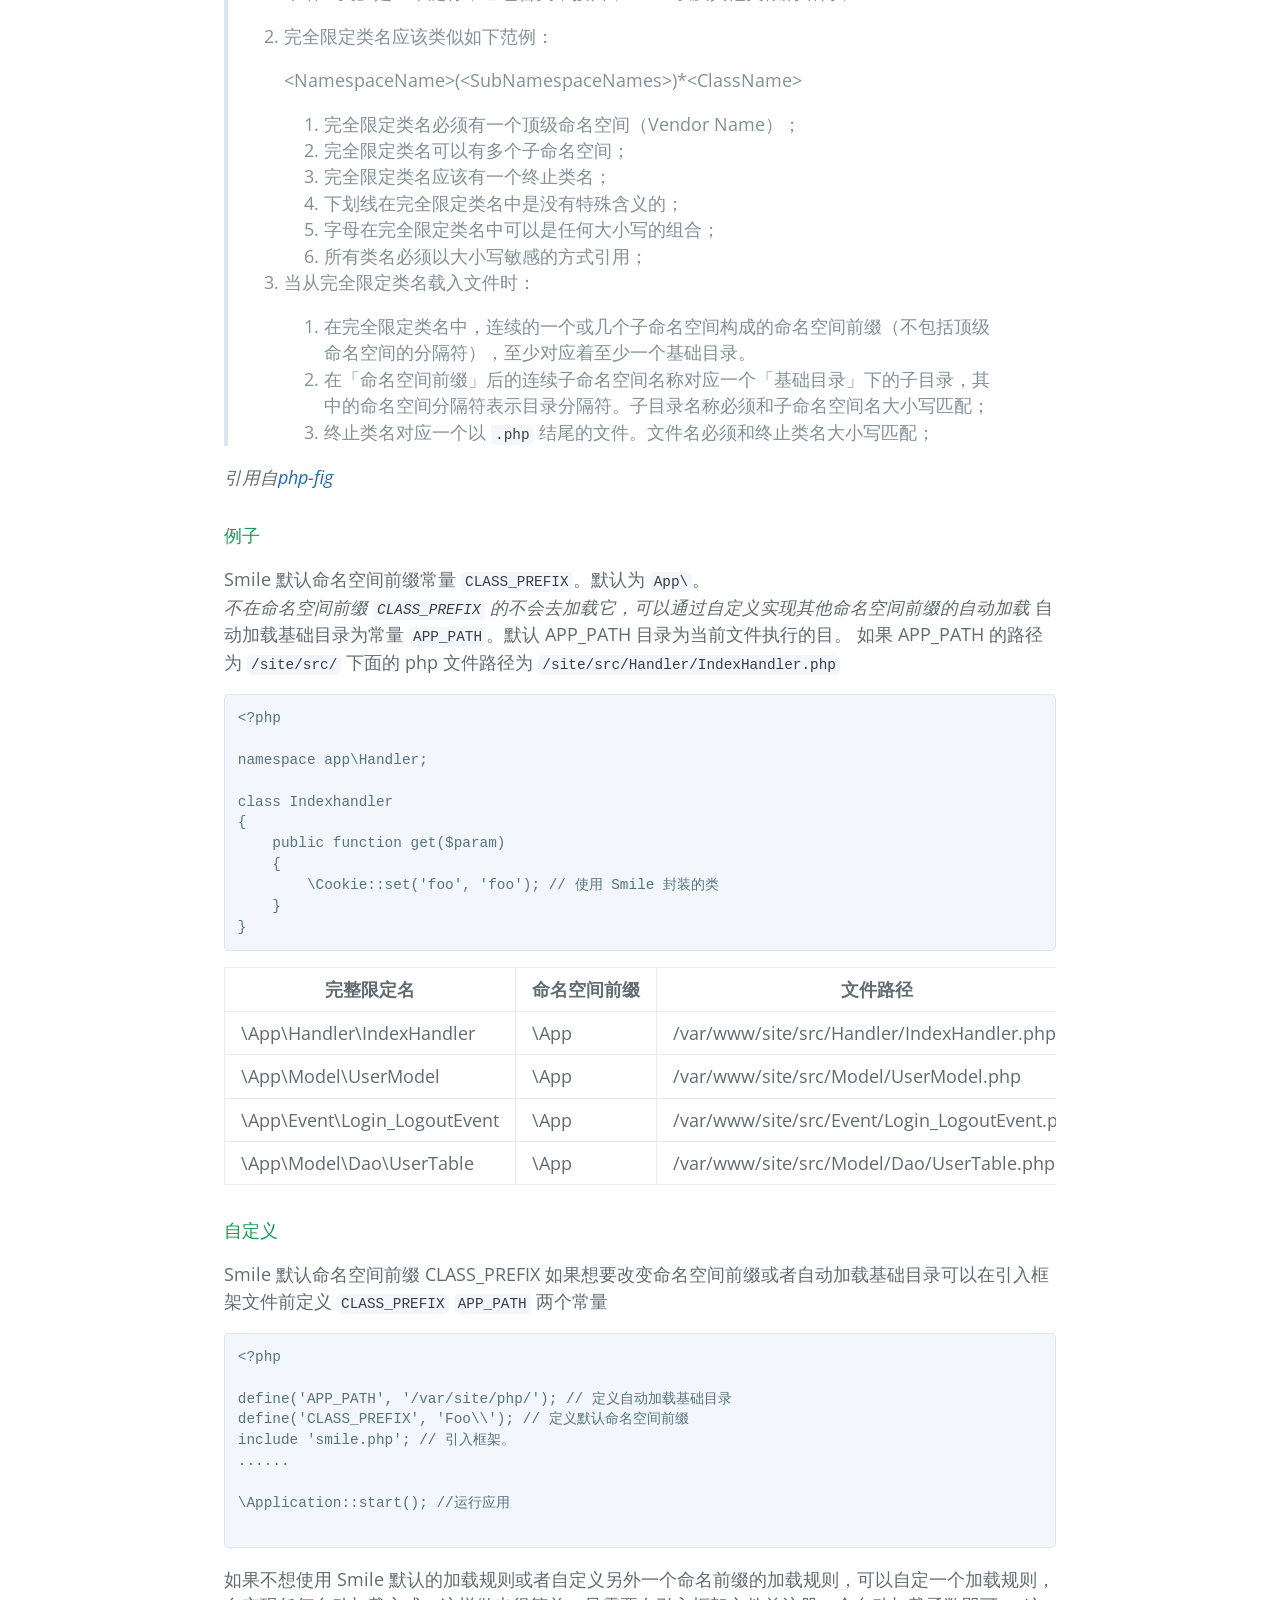
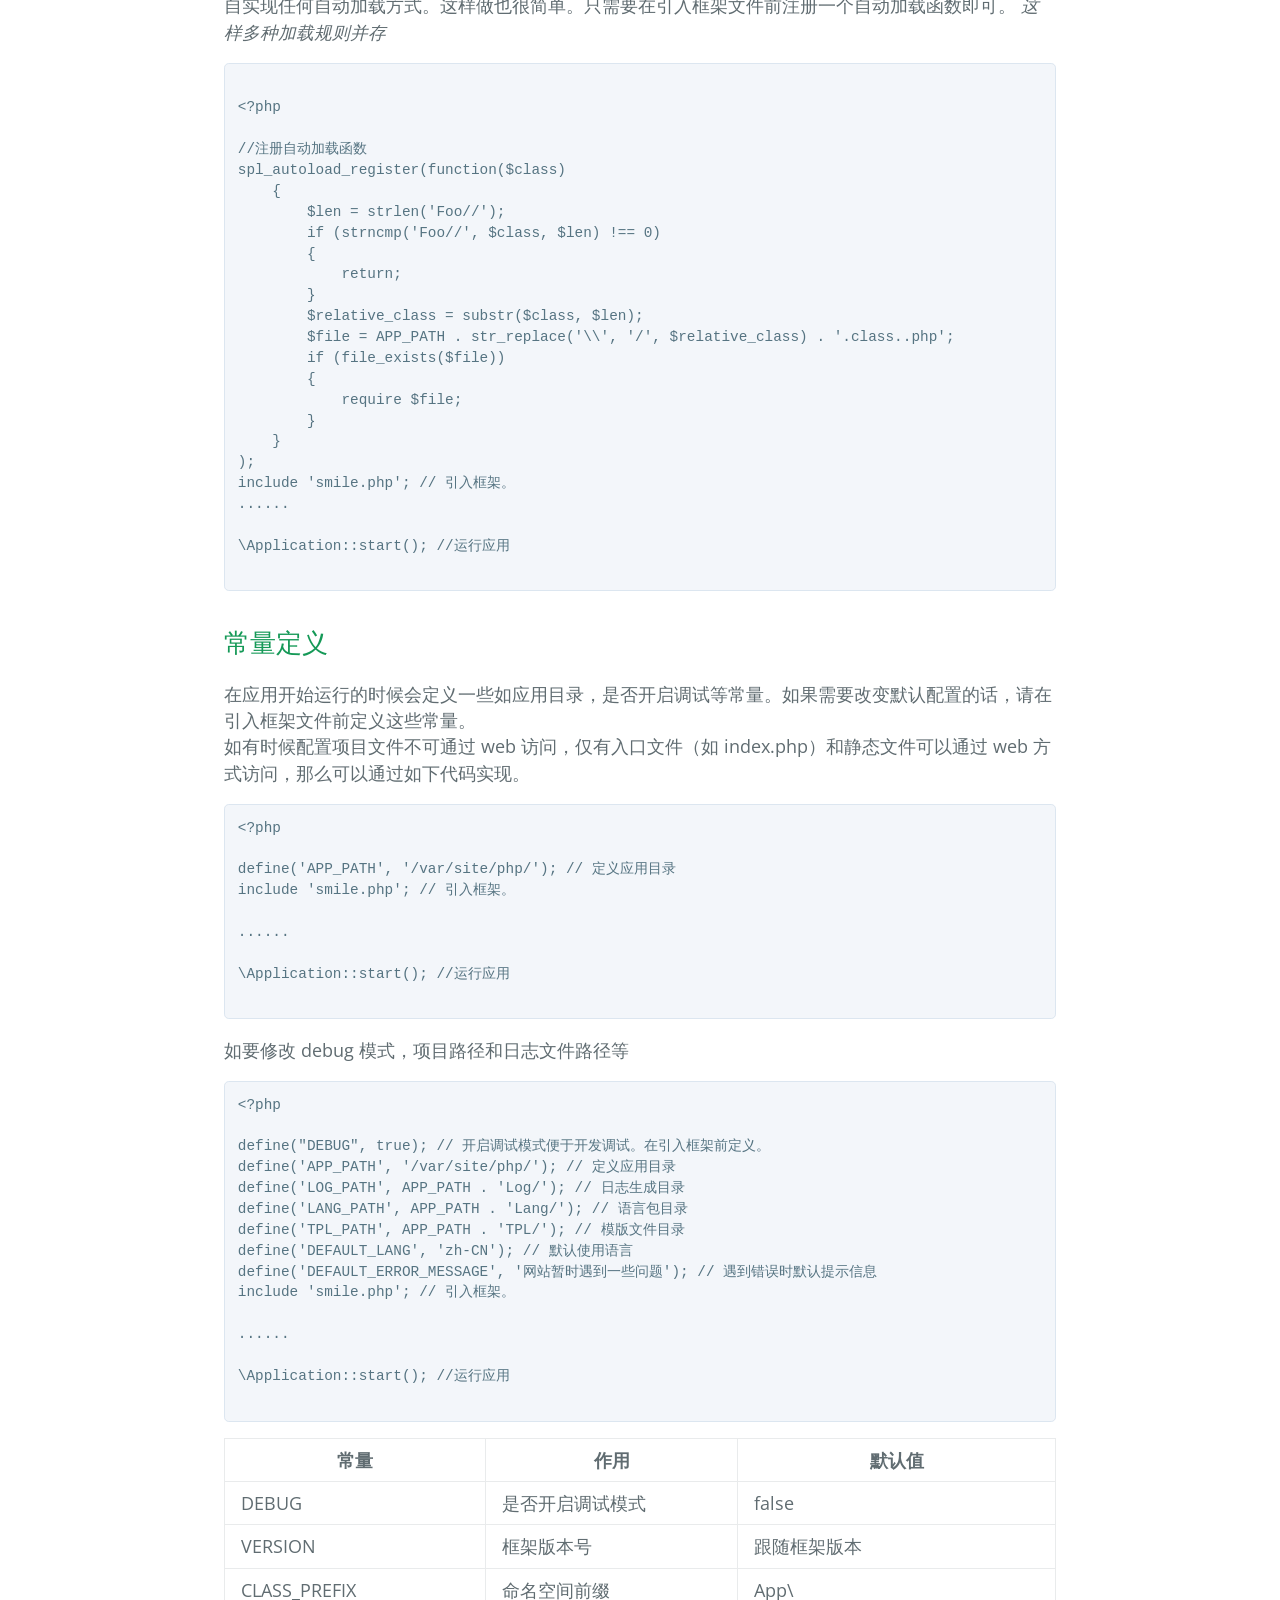
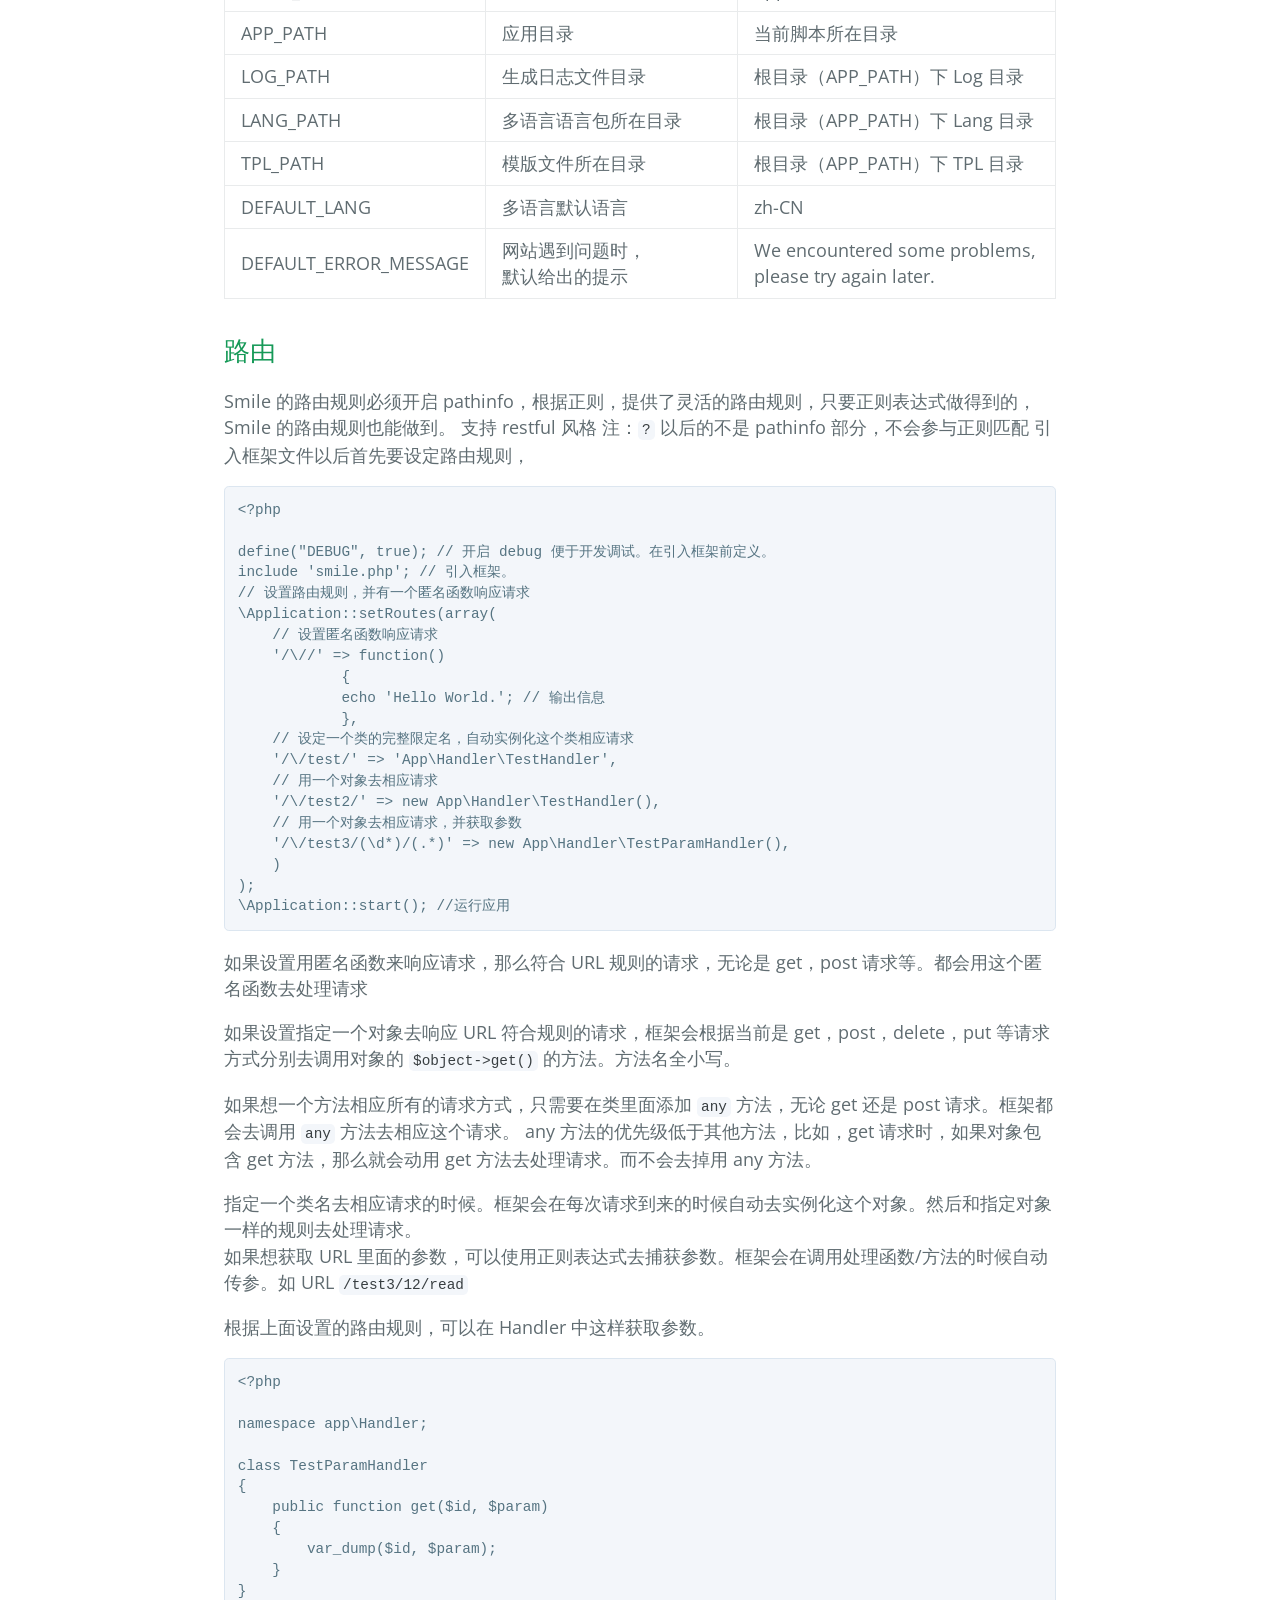
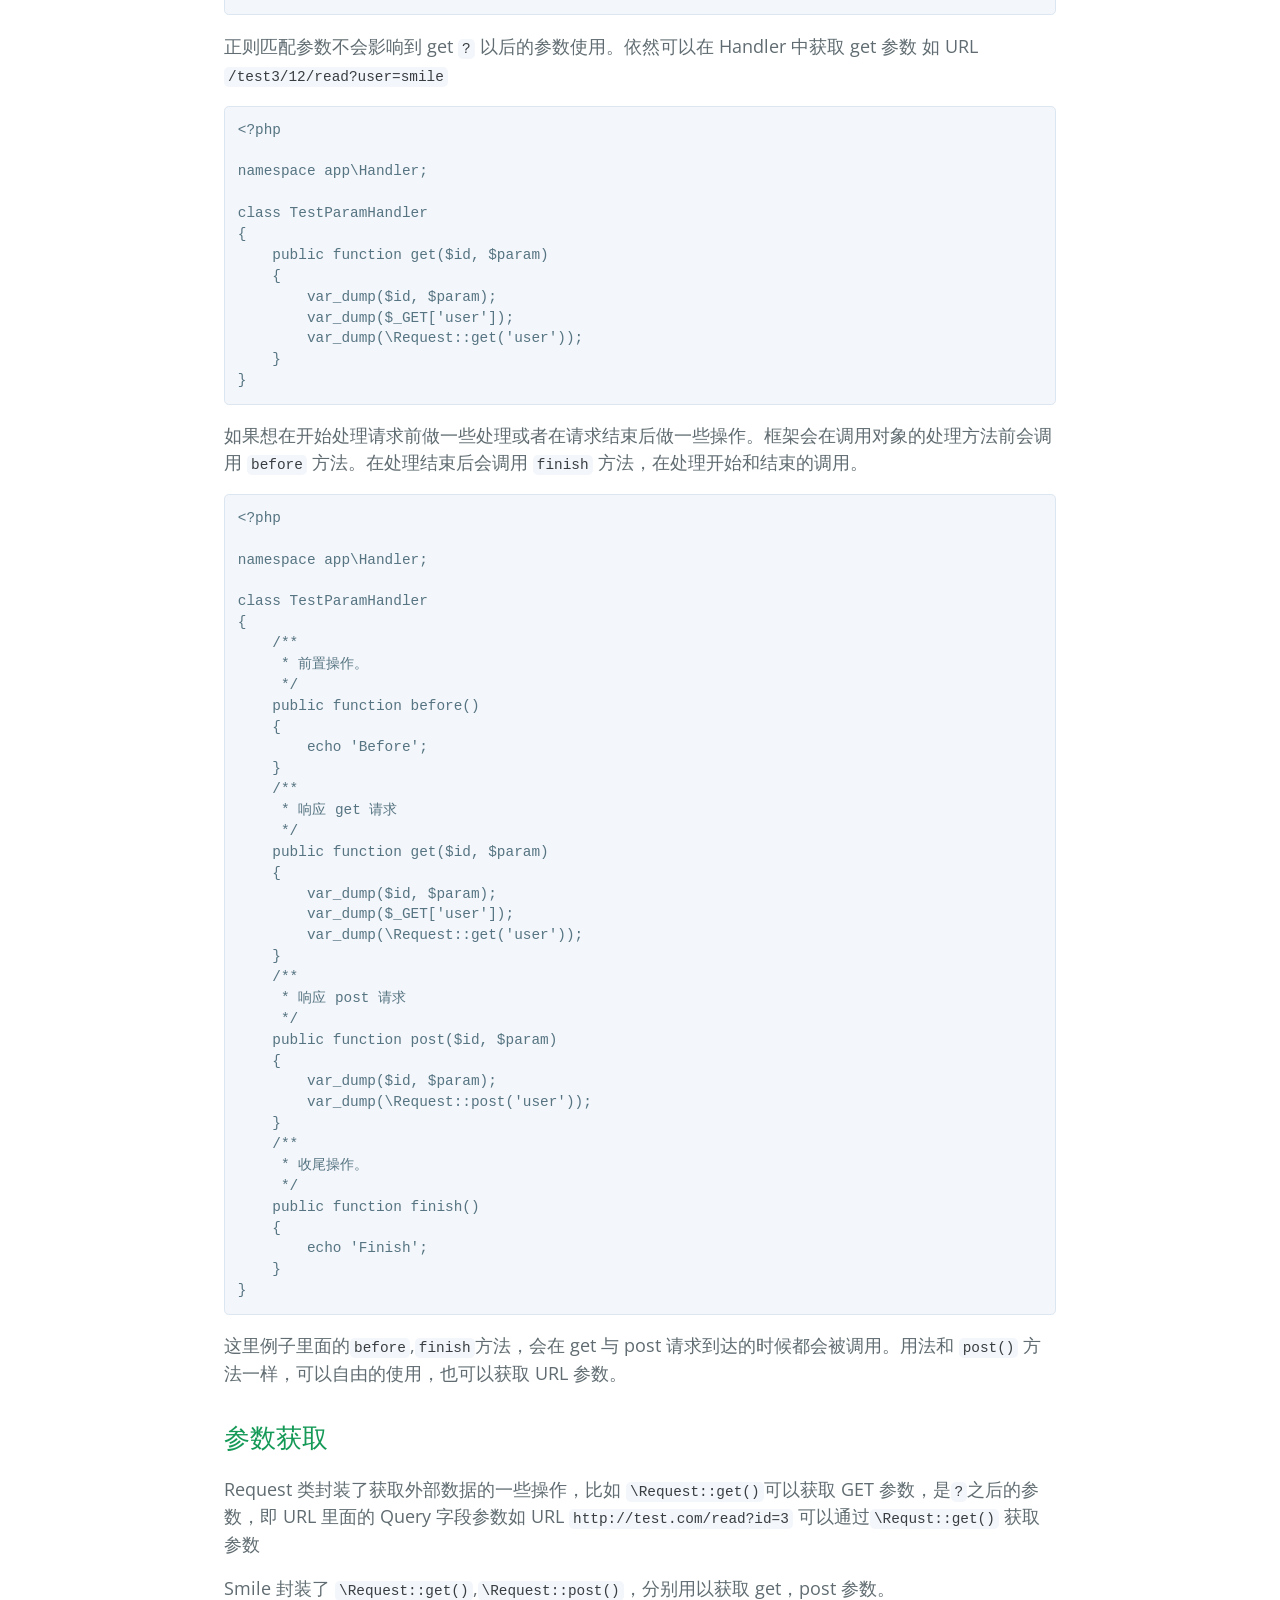
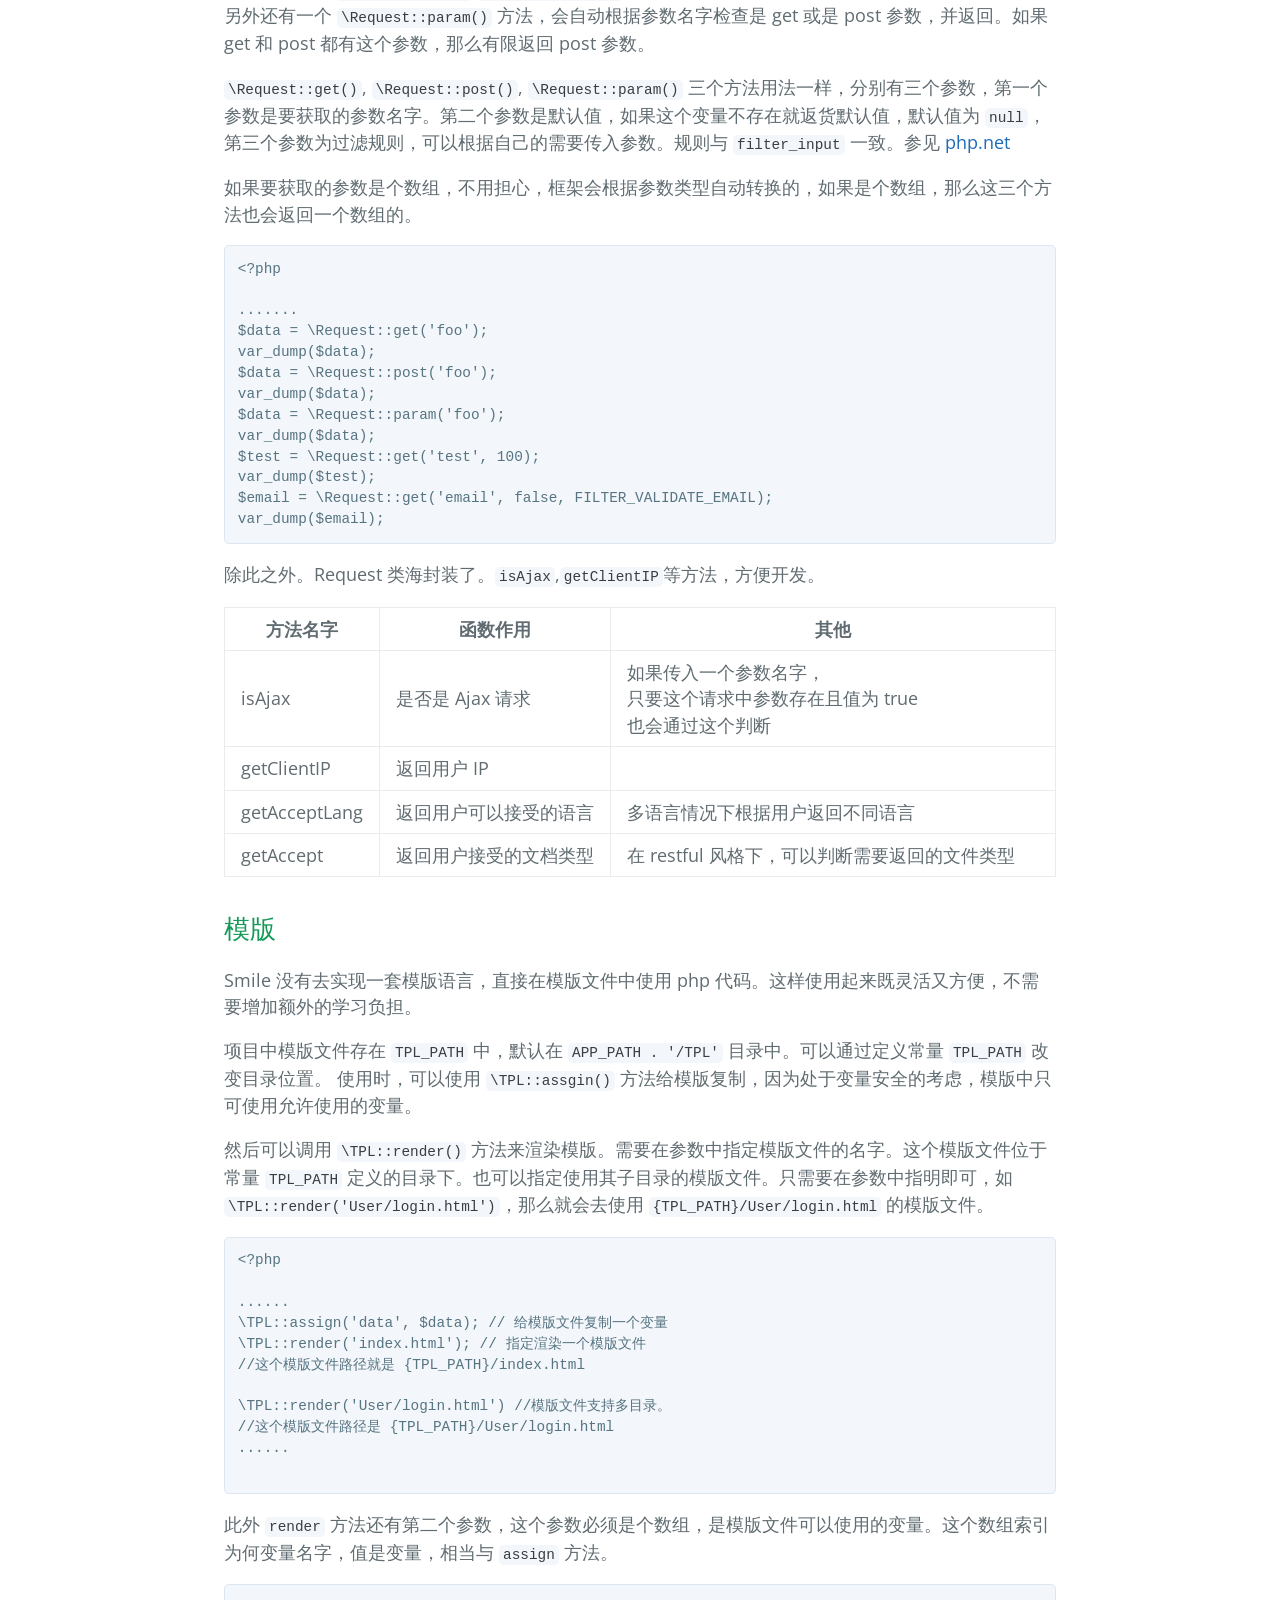
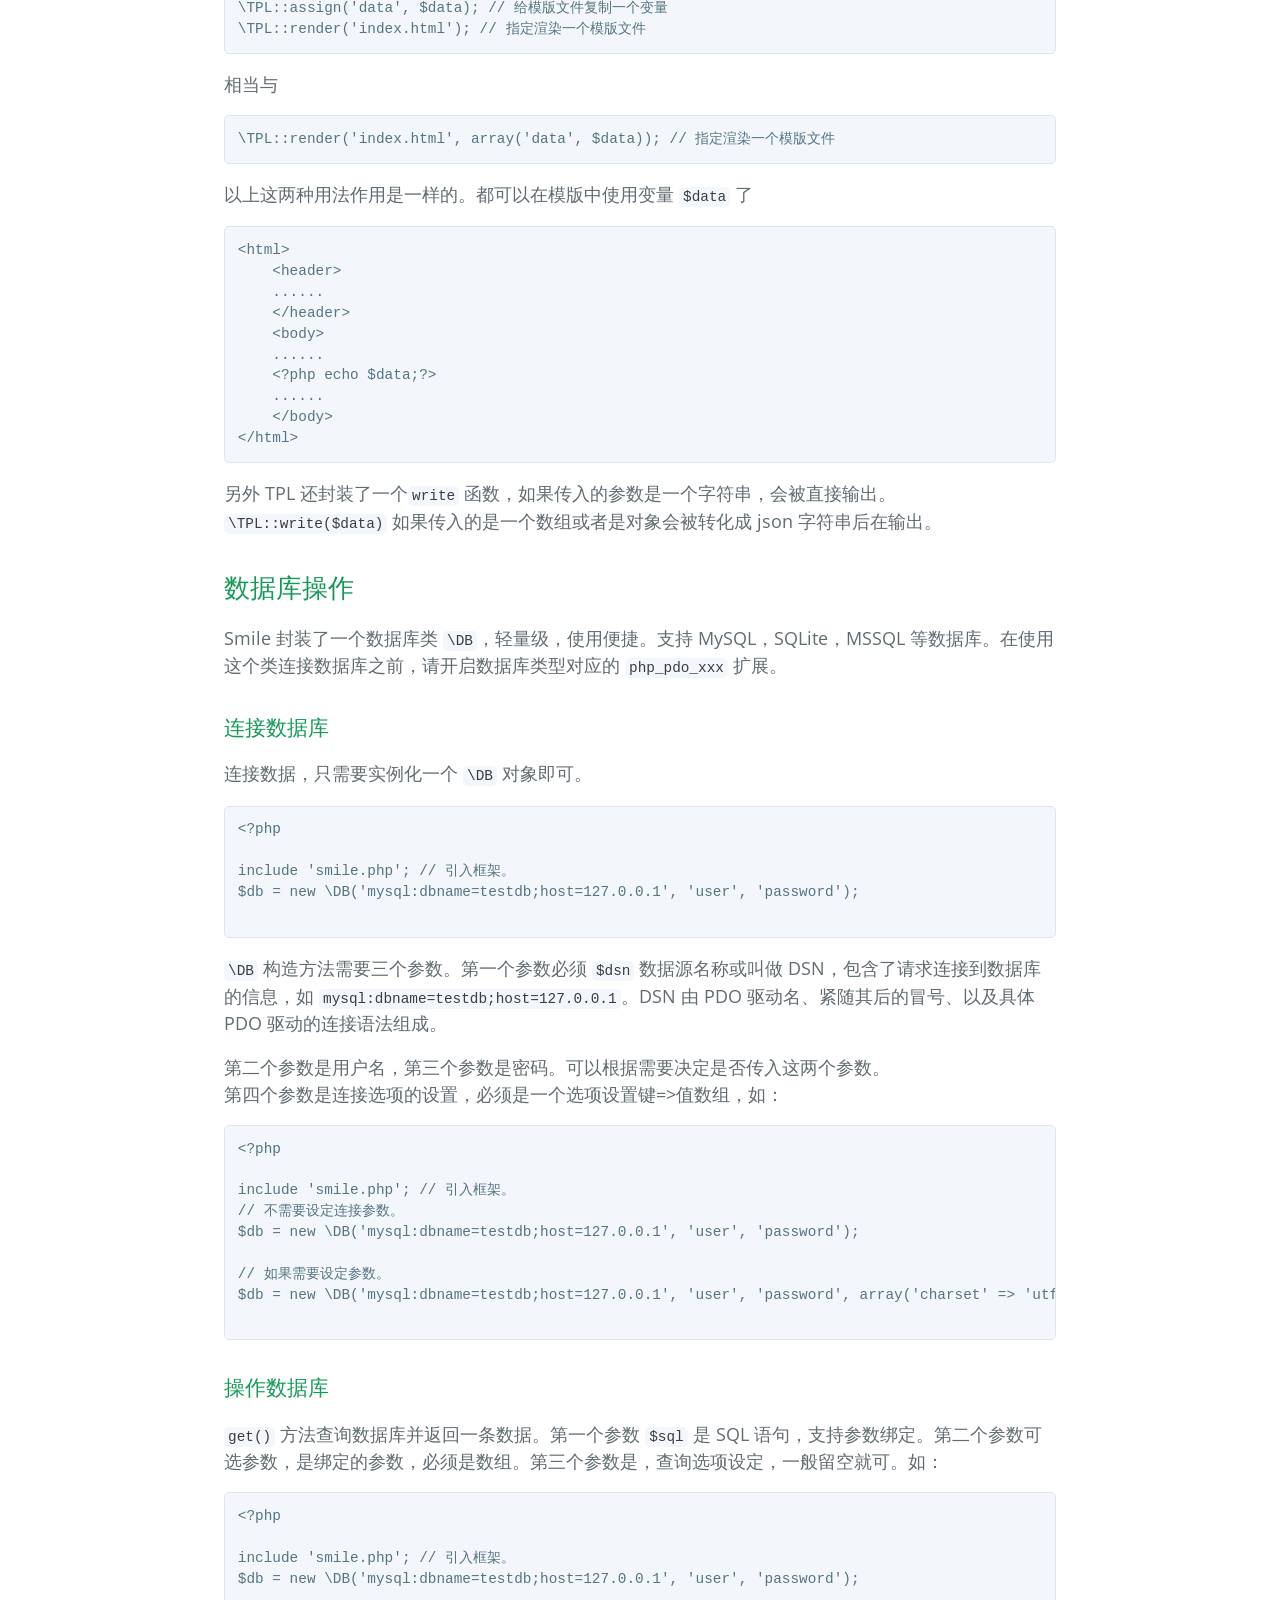
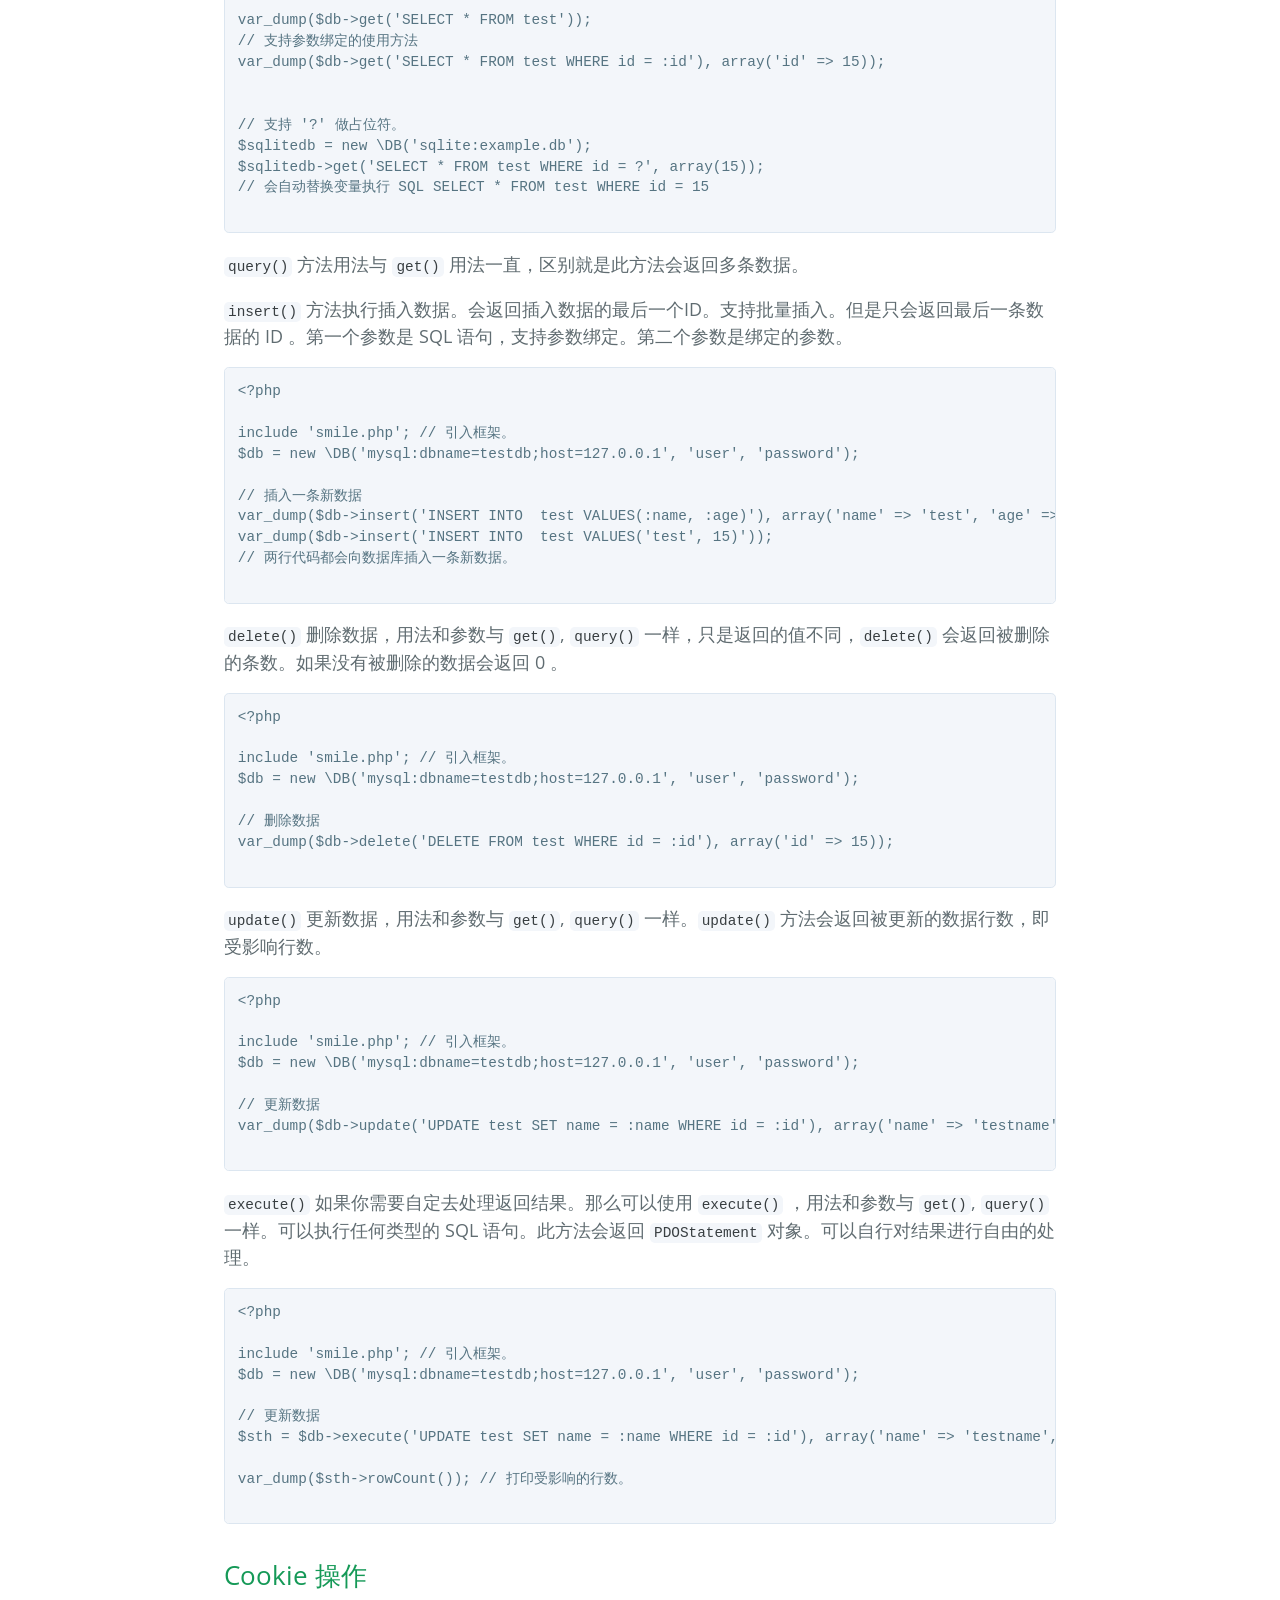
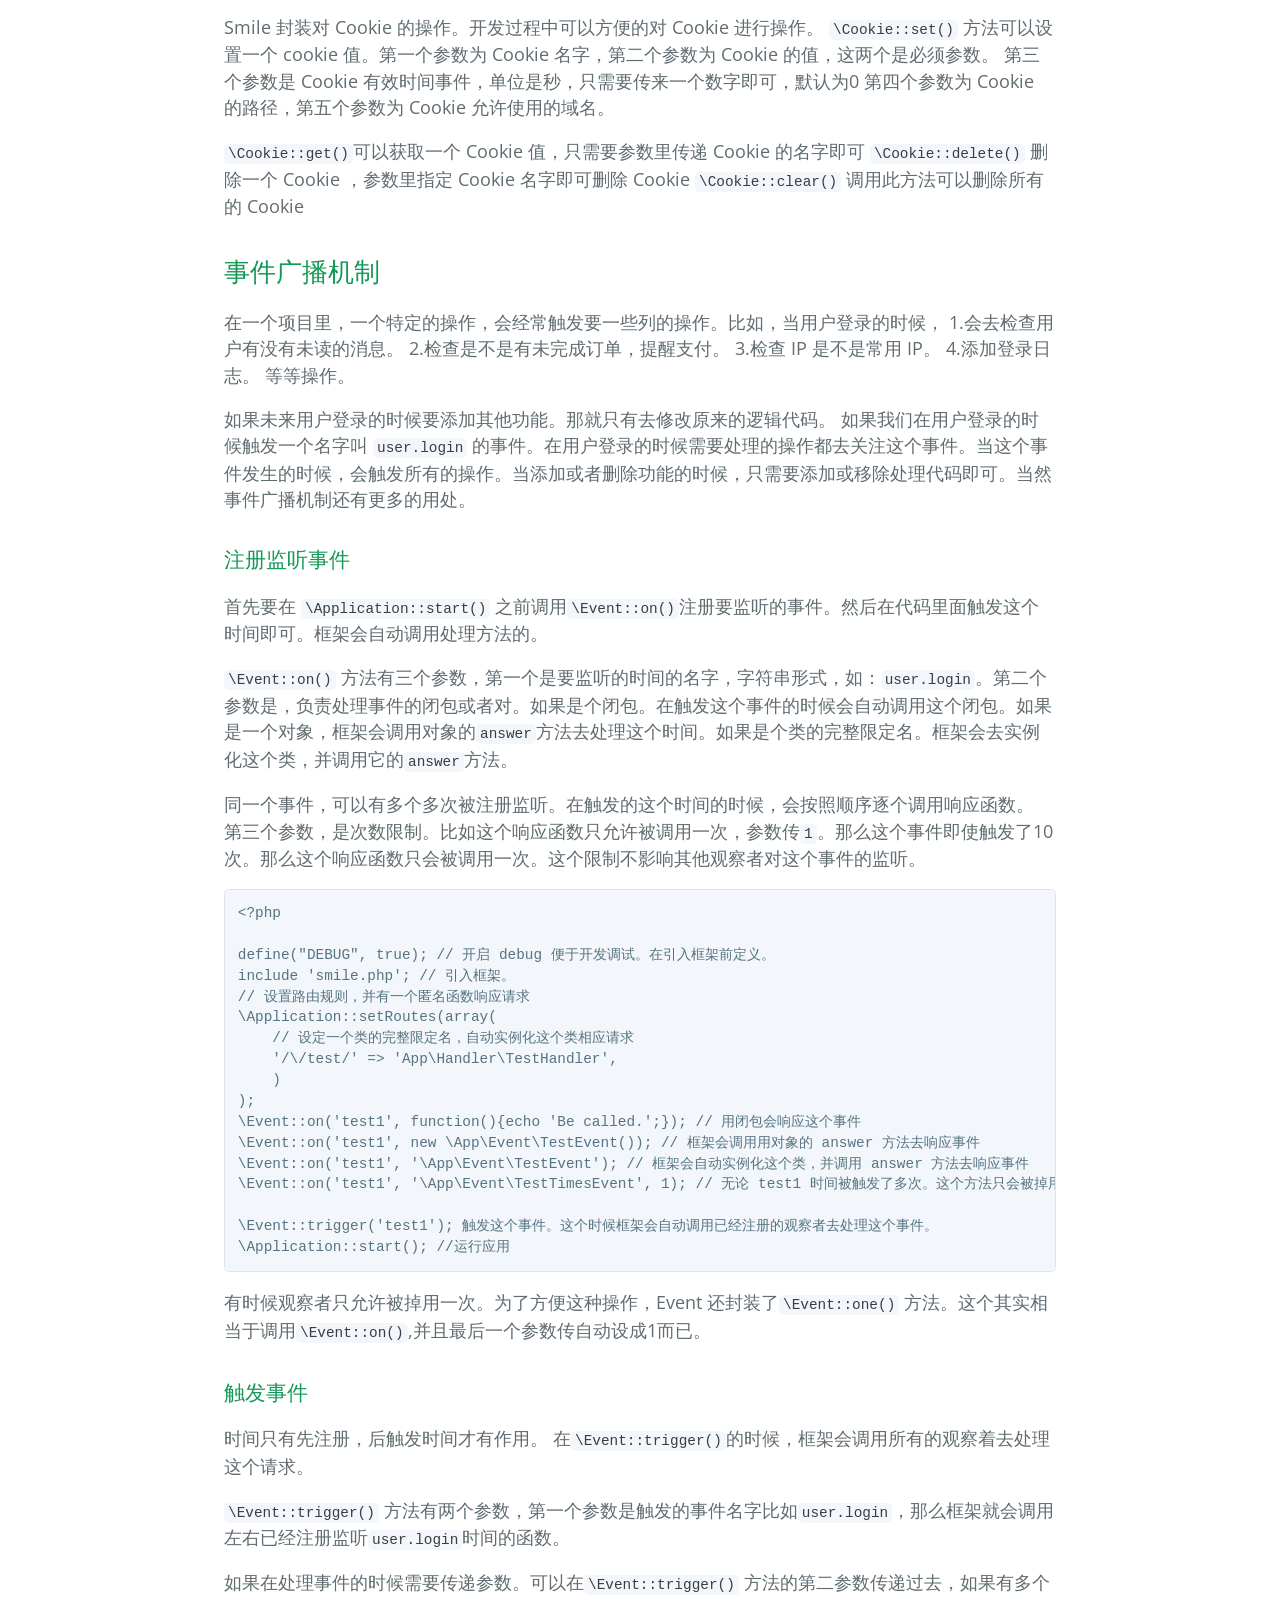
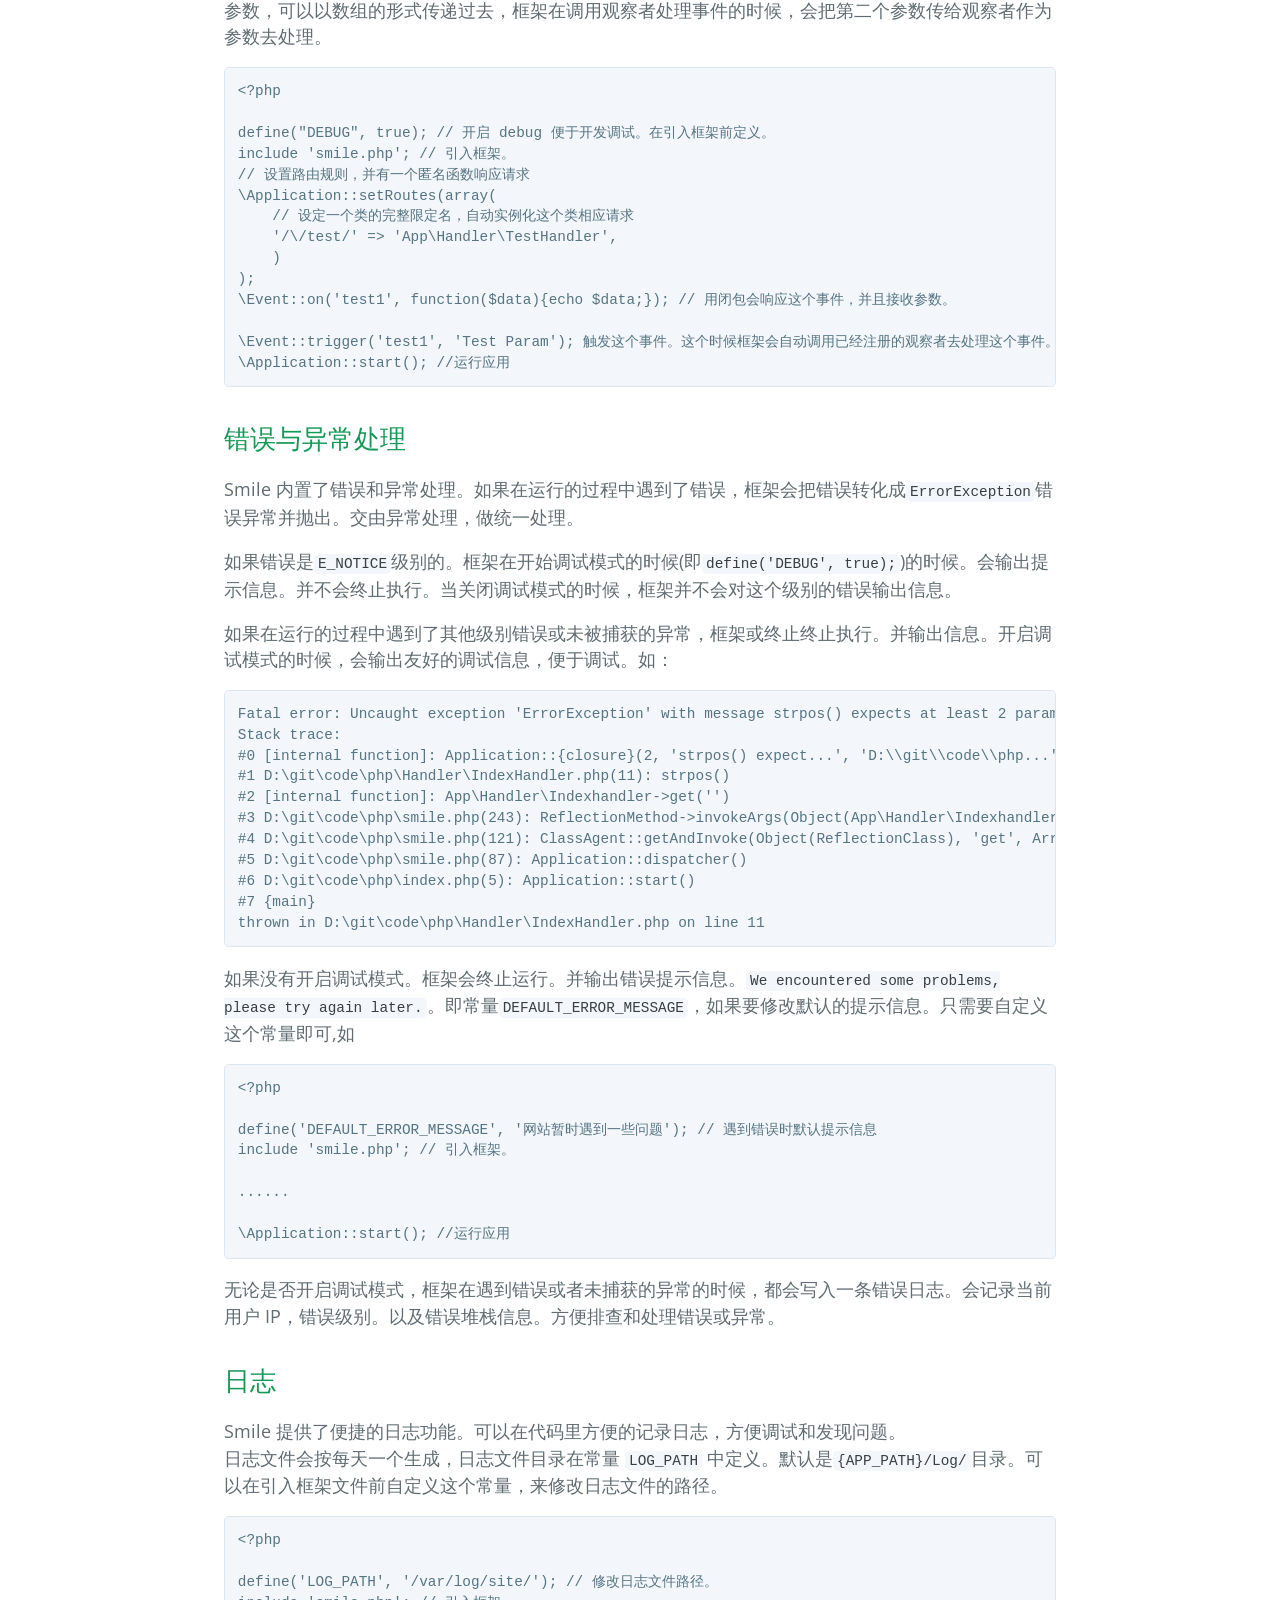
==== commit 5f5e99ca: "Update doc.html" ====
--- a/doc.html
+++ b/doc.html
@@ -112,8 +112,8 @@
 <p>Smile 默认命名空间前缀常量 <code>CLASS_PREFIX</code>。默认为 <code>App\</code>。<br>
 <em>不在命名空间前缀 <code>CLASS_PREFIX</code> 的不会去加载它，可以通过自定义实现其他命名空间前缀的自动加载</em>
 自动加载基础目录为常量 <code>APP_PATH</code>。默认 APP_PATH 目录为当前文件执行的目。
-如果 APP_PATH 的路径为 <code>/var/site/src/</code> 
-下面的 php 文件路径为 <code>/var/site/src/Handler/IndexHandler.php</code></p>
+如果 APP_PATH 的路径为 <code>/site/src/</code> 
+下面的 php 文件路径为 <code>/site/src/Handler/IndexHandler.php</code></p>
 
 <pre><code>&lt;?php
 
